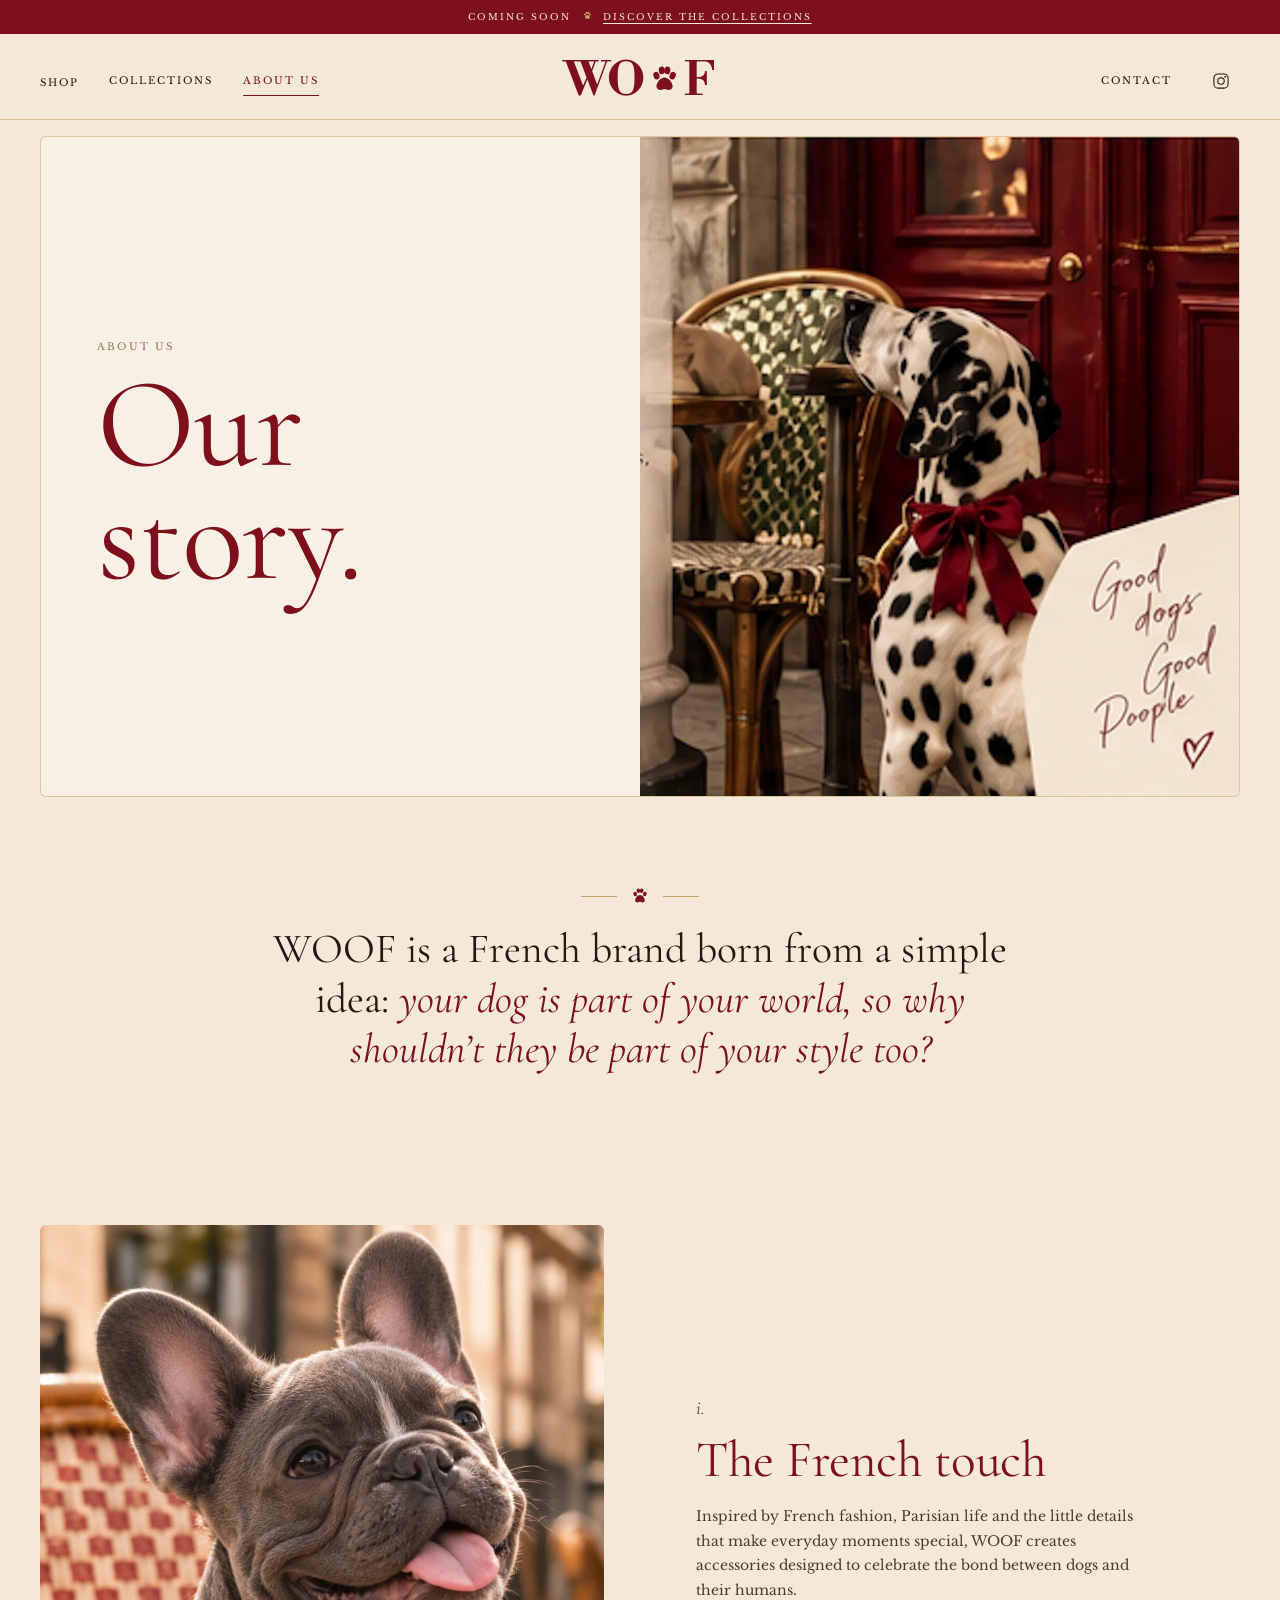
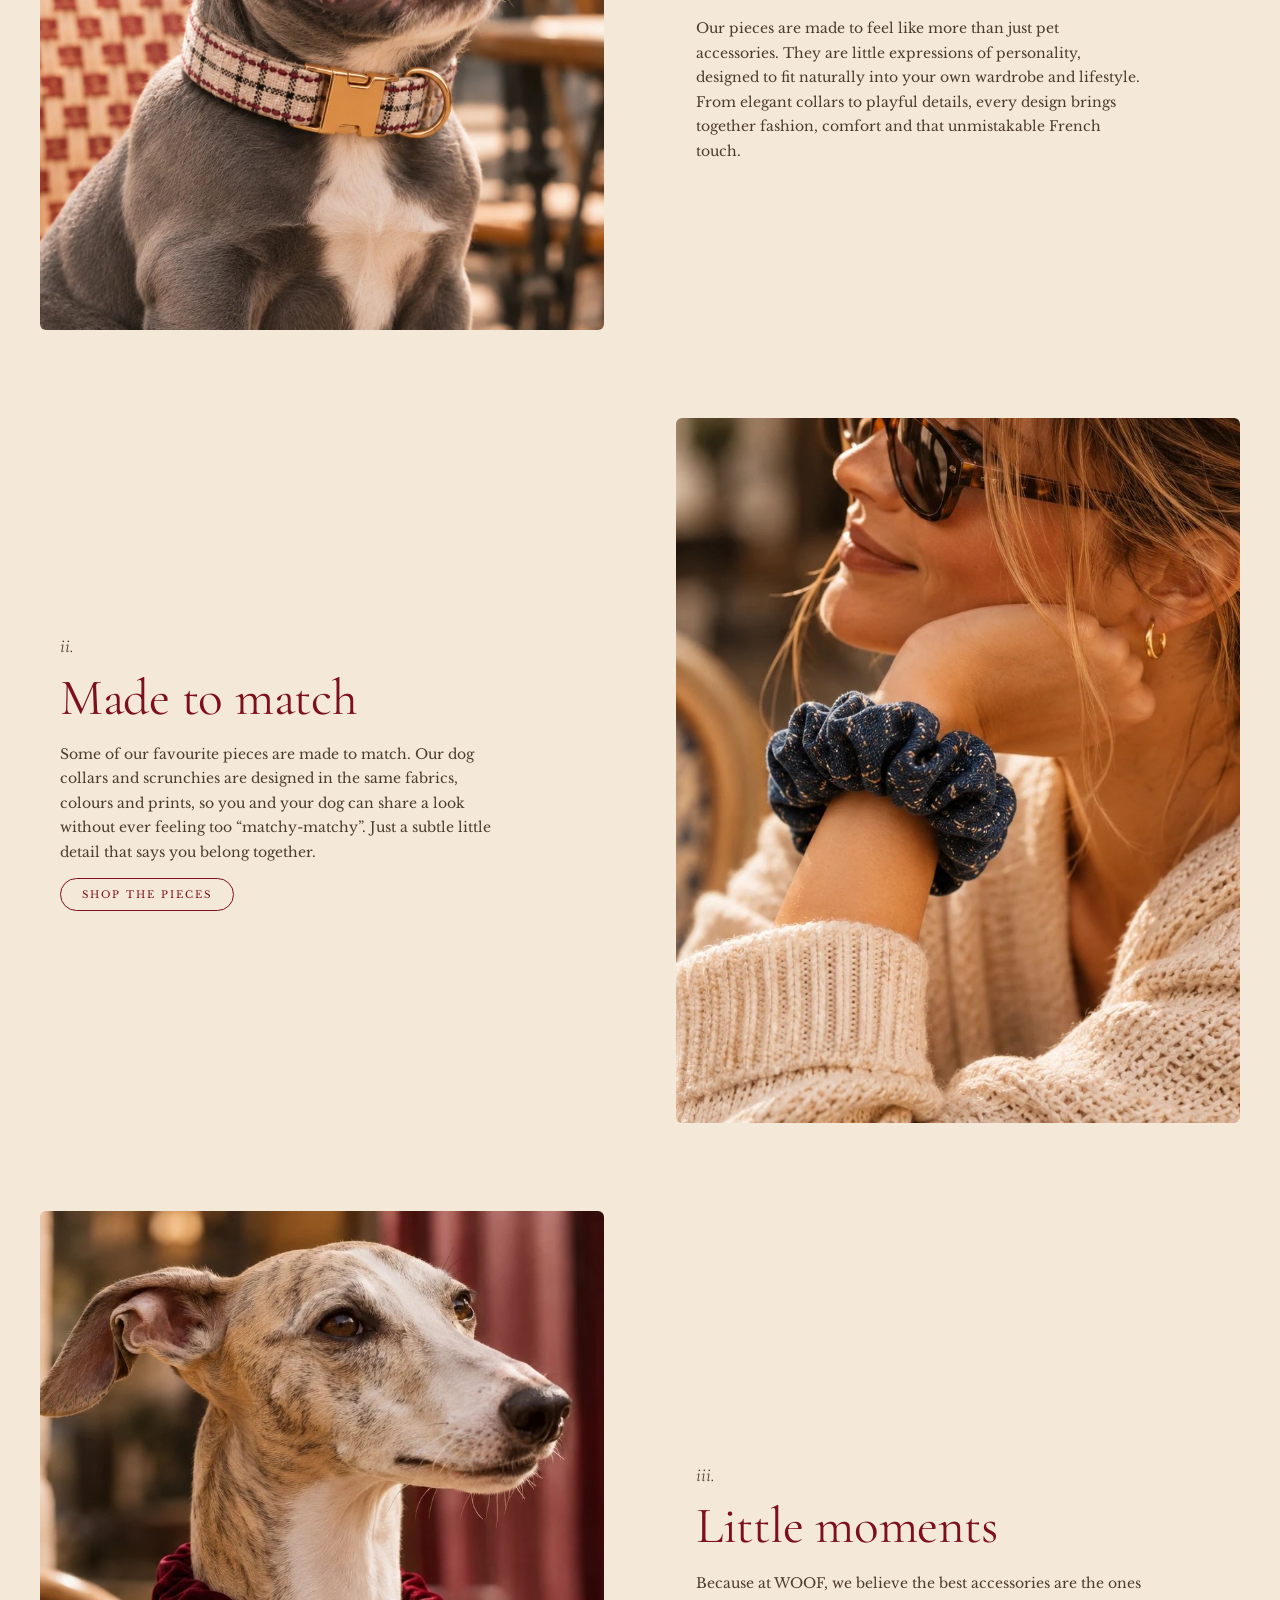
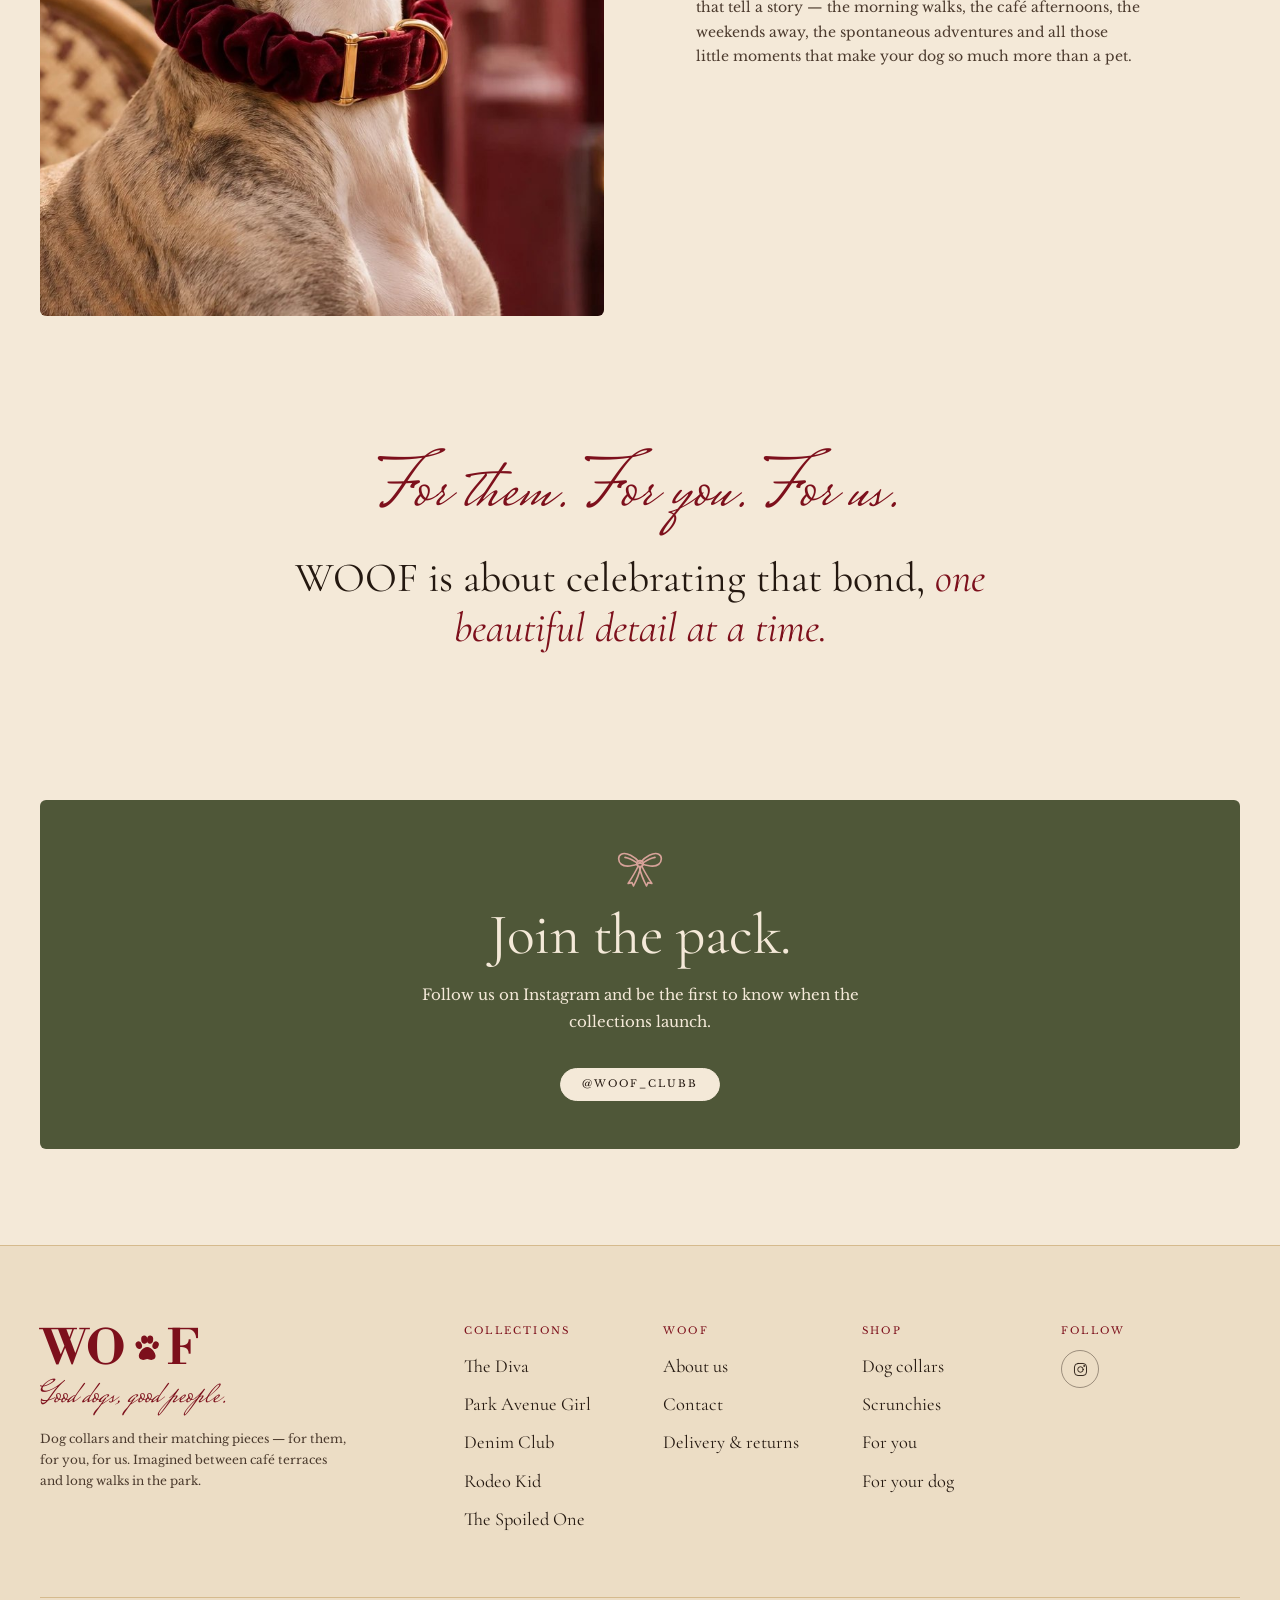
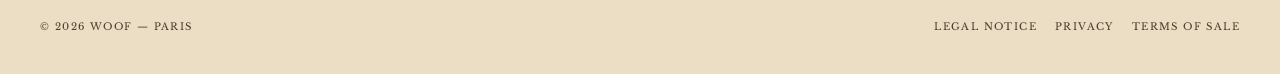
==== about.html @ 1c5de290 "The Diva: new product photos only - Velvet collar: 3 photos (flat lay, close-up, worn by a whippet) " ====
<!DOCTYPE html>
<html lang="en">
<head>
  <meta charset="utf-8">
  <meta name="viewport" content="width=device-width, initial-scale=1">
  <title>About us — WOOF</title>
  <meta name="description" content="WOOF is a French brand born from a simple idea: your dog is part of your world, so why shouldn't they be part of your style too?">
  <meta name="theme-color" content="#F4E9D8">
  <!-- Aperçu lors d'un partage sur les réseaux sociaux -->
  <meta property="og:type" content="website">
  <meta property="og:site_name" content="WOOF">
  <meta property="og:title" content="About us — WOOF">
  <meta property="og:description" content="WOOF is a French brand born from a simple idea: your dog is part of your world, so why shouldn't they be part of your style too?">
  <meta property="og:image" content="images/og-partage.jpg">
  <link rel="icon" href="images/favicon.svg" type="image/svg+xml">
  <!-- Polices Google : Cormorant Garamond (titres), Libre Baskerville (texte), Mrs Saint Delafield (manuscrit), Libre Bodoni (logo) -->
  <link rel="preconnect" href="https://fonts.googleapis.com">
  <link rel="preconnect" href="https://fonts.gstatic.com" crossorigin>
  <link href="https://fonts.googleapis.com/css2?family=Libre+Bodoni:wght@700&family=Cormorant+Garamond:ital,wght@0,400;0,500;1,400;1,500&family=Libre+Baskerville:wght@400;700&family=Mrs+Saint+Delafield&display=swap" rel="stylesheet">
  <link rel="stylesheet" href="css/style.css">
  <script>document.documentElement.classList.add("js");</script>
</head>
<body>
  <a class="skip-link" href="#main">Skip to content</a>

  <!-- Bandeau d'annonce : modifiez le texte librement -->
  <p class="announce">Coming soon <svg class="icon" aria-hidden="true"><use href="#i-paw"/></svg> <a href="shop.html">Discover the collections</a></p>

  <!-- ================= EN-TÊTE / NAVIGATION ================= -->
  <header class="site-header">
    <div class="header-inner">
      <nav class="nav nav--left" aria-label="Main">
        <button class="burger" type="button" data-menu-open aria-controls="mobile-menu" aria-expanded="false" aria-label="Open menu">
          <svg class="icon" aria-hidden="true"><use href="#i-menu"/></svg>
        </button>
        <div class="nav-drop">
          <a class="nav__link" href="shop.html">Shop</a>
          <div class="nav-drop__panel">
            <div>
              <p class="nav-drop__title">By category</p>
              <ul>
                <li><a href="shop.html?filter=collar">Dog collars</a></li>
                <li><a href="shop.html?filter=scrunchie">Scrunchies</a></li>
                <li><a href="shop.html">All pieces</a></li>
              </ul>
            </div>
            <div>
              <p class="nav-drop__title">For who?</p>
              <ul>
                <li><a href="shop.html?filter=for-you">For you</a></li>
                <li><a href="shop.html?filter=for-dog">For your dog</a></li>
              </ul>
            </div>
            <div>
              <p class="nav-drop__title">By collection</p>
              <!-- Liste remplie automatiquement depuis js/products.js -->
              <ul data-collection-links="shop"></ul>
            </div>
          </div>
        </div>
        <a class="nav__link" href="index.html#collections">Collections</a>
        <a class="nav__link" href="about.html" aria-current="page">About us</a>
      </nav>

      <a class="logo" href="index.html" aria-label="WOOF — home">WO<svg class="logo__paw" aria-hidden="true"><use href="#i-paw"/></svg>F</a>

      <nav class="nav nav--right" aria-label="Account and bag">
        <a class="nav__link" href="contact.html">Contact</a>
        <a class="nav__icon" href="https://www.instagram.com/woof_clubb/" target="_blank" rel="noopener" aria-label="WOOF on Instagram (@woof_clubb)">
          <svg class="icon" aria-hidden="true"><use href="#i-instagram"/></svg>
        </a>
      </nav>
    </div>
  </header>

  <!-- Menu mobile plein écran (vert olive) -->
  <div class="mobile-menu" id="mobile-menu" aria-hidden="true" role="dialog" aria-label="Menu">
    <div class="mobile-menu__top">
      <a class="logo" href="index.html" aria-label="WOOF — home">WO<svg class="logo__paw" aria-hidden="true"><use href="#i-paw"/></svg>F</a>
      <button class="mobile-menu__close" type="button" data-menu-close aria-label="Close menu">
        <svg class="icon" aria-hidden="true"><use href="#i-close"/></svg>
      </button>
    </div>
    <ul class="mobile-menu__links">
      <li>
        <details class="mm-sub">
          <summary>Shop <svg class="icon" aria-hidden="true"><use href="#i-chevron"/></svg></summary>
          <div class="mm-sub__body">
            <p>By category</p>
            <a href="shop.html?filter=collar">Dog collars</a>
            <a href="shop.html?filter=scrunchie">Scrunchies</a>
            <p>For who?</p>
            <a href="shop.html?filter=for-you">For you</a>
            <a href="shop.html?filter=for-dog">For your dog</a>
            <a href="shop.html">All pieces</a>
          </div>
        </details>
      </li>
      <li>
        <details class="mm-sub">
          <summary>Collections <svg class="icon" aria-hidden="true"><use href="#i-chevron"/></svg></summary>
          <div class="mm-sub__body" data-collection-links="shop-mobile"></div>
        </details>
      </li>
      <li><a href="about.html">About us</a></li>
      <li><a href="contact.html">Contact</a></li>
    </ul>
    <!-- Illustration du menu : images/menu-dalmatien.png -->
    <div class="mobile-menu__art">
      <img src="images/menu-dalmatien.png" alt="" width="487" height="473">
    </div>
    <div class="mobile-menu__foot">
      <a href="https://www.instagram.com/woof_clubb/" target="_blank" rel="noopener">Instagram</a>
      <a href="contact.html">Contact</a>
      <a href="shop.html">Shop</a>
    </div>
  </div>

  <main id="main">
    <section class="page-hero page-hero--split" aria-labelledby="about-title">
      <img src="images/histoire-dalmatien-porte-rouge.jpg" alt="Dalmatian with a burgundy bow in front of a red Parisian door, next to a card reading Good dogs, Good people" fetchpriority="high" width="848" height="934">
      <div class="page-hero__content">
        <p class="eyebrow">About us</p>
        <h1 id="about-title">Our story.</h1>
      </div>
    </section>

    <!-- ================= TEXTE « ABOUT US » ================= -->
    <section class="section">
      <div class="container manifesto reveal">
        <div class="ornament" style="justify-content:center"><svg class="icon" aria-hidden="true" style="font-size:22px"><use href="#i-paw"/></svg></div>
        <p class="big">WOOF is a French brand born from a simple idea: <em>your dog is part of your world, so why shouldn’t they be part of your style too?</em></p>
      </div>
    </section>

    <div class="container">
      <article class="chapter reveal">
        <div class="media"><img src="images/park-avenue-girl-collier-3.jpg" alt="French bulldog wearing the Park Avenue Girl tweed collar on a café terrace" loading="lazy"></div>
        <div class="chapter__text">
          <p class="chapter__num">i.</p>
          <h2>The French touch</h2>
          <p>Inspired by French fashion, Parisian life and the little details that make everyday moments special, WOOF creates accessories designed to celebrate the bond between dogs and their humans.</p>
          <p>Our pieces are made to feel like more than just pet accessories. They are little expressions of personality, designed to fit naturally into your own wardrobe and lifestyle. From elegant collars to playful details, every design brings together fashion, comfort and that unmistakable French touch.</p>
        </div>
      </article>

      <article class="chapter chapter--reverse reveal">
        <div class="media"><img src="images/denim-club-scrunchie-2.jpg" alt="Woman on a café terrace wearing the Denim Club scrunchie on her wrist" loading="lazy"></div>
        <div class="chapter__text">
          <p class="chapter__num">ii.</p>
          <h2>Made to match</h2>
          <p>Some of our favourite pieces are made to match. Our dog collars and scrunchies are designed in the same fabrics, colours and prints, so you and your dog can share a look without ever feeling too “matchy-matchy”. Just a subtle little detail that says you belong together.</p>
          <a class="btn btn--outline" href="shop.html">Shop the pieces</a>
        </div>
      </article>

      <article class="chapter reveal">
        <div class="media"><img src="images/the-diva-collier-3.jpg" alt="Whippet wearing The Diva burgundy velvet collar on a café terrace" loading="lazy"></div>
        <div class="chapter__text">
          <p class="chapter__num">iii.</p>
          <h2>Little moments</h2>
          <p>Because at WOOF, we believe the best accessories are the ones that tell a story — the morning walks, the café afternoons, the weekends away, the spontaneous adventures and all those little moments that make your dog so much more than a pet.</p>
        </div>
      </article>
    </div>

    <section class="section">
      <div class="container manifesto reveal">
        <span class="script" style="font-size:clamp(3rem,10vw,4.6rem)">For them. For you. For us.</span>
        <p class="big" style="margin-top:22px">WOOF is about celebrating that bond, <em>one beautiful detail at a time.</em></p>
      </div>
    </section>

    <section class="section section--tight">
      <div class="container">
        <div class="cta-band reveal">
          <svg class="icon icon--bow" aria-hidden="true"><use href="#i-bow"/></svg>
          <h2>Join the pack.</h2>
          <p class="lede" style="color:var(--ivory)">Follow us on Instagram and be the first to know when the collections launch.</p>
          <a class="btn btn--light" href="https://www.instagram.com/woof_clubb/" target="_blank" rel="noopener">@woof_clubb</a>
        </div>
      </div>
    </section>
  </main>

  <!-- ================= PIED DE PAGE ================= -->
  <footer class="site-footer">
    <div class="container">
      <div class="footer-top">
        <div class="footer-brand">
          <a class="logo" href="index.html" aria-label="WOOF — home">WO<svg class="logo__paw" aria-hidden="true"><use href="#i-paw"/></svg>F</a>
          <span class="script">Good dogs, good people.</span>
          <p>Dog collars and their matching pieces — for them, for you, for us. Imagined between café terraces and long walks in the park.</p>
        </div>
        <div class="footer-cols">
          <div class="footer-col">
            <h3>Collections</h3>
            <!-- Liste remplie automatiquement depuis js/products.js -->
            <ul data-collection-links="shop">
              <li><a href="index.html#collections">Collections</a></li>
            </ul>
          </div>
          <div class="footer-col">
            <h3>WOOF</h3>
            <ul>
              <li><a href="about.html">About us</a></li>
              <li><a href="contact.html">Contact</a></li>
              <li><a href="coming-soon.html?p=delivery">Delivery &amp; returns</a></li>
            </ul>
          </div>
          <div class="footer-col">
            <h3>Shop</h3>
            <ul>
              <li><a href="shop.html?filter=collar">Dog collars</a></li>
              <li><a href="shop.html?filter=scrunchie">Scrunchies</a></li>
              <li><a href="shop.html?filter=for-you">For you</a></li>
              <li><a href="shop.html?filter=for-dog">For your dog</a></li>
            </ul>
          </div>
          <div class="footer-col">
            <h3>Follow</h3>
            <div class="socials">
              <a href="https://www.instagram.com/woof_clubb/" target="_blank" rel="noopener" aria-label="WOOF on Instagram (@woof_clubb)"><svg class="icon" aria-hidden="true"><use href="#i-instagram"/></svg></a>
            </div>
          </div>
        </div>
      </div>
      <div class="footer-bottom">
        <p>© <span data-year>2026</span> WOOF — Paris</p>
        <ul>
          <li><a href="coming-soon.html?p=legal">Legal notice</a></li>
          <li><a href="coming-soon.html?p=privacy">Privacy</a></li>
          <li><a href="coming-soon.html?p=terms">Terms of sale</a></li>
        </ul>
      </div>
    </div>
  </footer>

  <div class="toast" id="toast" role="status" aria-live="polite">
    <svg class="icon" aria-hidden="true"><use href="#i-paw"/></svg><span data-toast-text></span>
  </div>

  <script src="js/products.js"></script>
  <script src="js/main.js"></script>
</body>
</html>
---- css/style.css ----
/* ==========================================================================
   WOOF — feuille de style principale
   --------------------------------------------------------------------------
   Pour changer une couleur de tout le site : modifiez simplement la valeur
   ci-dessous dans ":root" (ex. --bordeaux: #7D101C;). Tout suit automatiquement.
   ========================================================================== */

:root {
  /* ---- Couleurs de la marque ---- */
  --ivory: #F4E9D8;        /* Ivoire chaud : fond principal */
  --ivory-deep: #ECDDC5;   /* Ivoire un peu plus foncé : blocs, pied de page */
  --ivory-light: #F8F0E4;  /* Ivoire clair : cartes (jamais de blanc pur) */
  --bordeaux: #7D101C;     /* Couleur signature : logo, titres, boutons */
  --bordeaux-dark: #5F0C16;/* Bordeaux au survol des boutons */
  --espresso: #241810;     /* Texte et contours */
  --espresso-soft: #4B3A2D;/* Texte secondaire */
  --olive: #4F5738;        /* Menu mobile, accents nature */
  --gold: #C6A46A;         /* Petits détails, filets */
  --rose: #D8A39A;         /* Très rare : petits détails décoratifs */
  --camel: #9A7558;        /* Éléments secondaires */

  /* ---- Typographies ---- */
  --font-title: "Cormorant Garamond", Georgia, "Times New Roman", serif;
  --font-body: "Libre Baskerville", Georgia, "Times New Roman", serif;
  --font-script: "Mrs Saint Delafield", "Snell Roundhand", cursive;
  --font-logo: "Libre Bodoni", "Bodoni 72", Didot, Georgia, serif;

  /* ---- Mise en page ---- */
  --gutter: 16px;
  --gap: 10px;
  --radius: 6px;
  --radius-lg: 14px;
  --max: 1440px;
  --header-h: 64px;
  --ease: cubic-bezier(.22, .61, .36, 1);
}

@media (min-width: 768px) {
  :root { --gutter: 28px; --gap: 14px; --header-h: 76px; }
}
@media (min-width: 1200px) {
  :root { --gutter: 40px; --gap: 16px; }
}

/* ---------- Base ---------- */
*, *::before, *::after { box-sizing: border-box; }
html { -webkit-text-size-adjust: 100%; scroll-behavior: smooth; scroll-padding-top: calc(var(--header-h) + 12px); }
body {
  margin: 0;
  background: var(--ivory);
  color: var(--espresso);
  font-family: var(--font-body);
  font-size: .875rem;
  line-height: 1.75;
  -webkit-font-smoothing: antialiased;
  overflow-x: hidden;
}
body.is-locked { overflow: hidden; }
img { display: block; max-width: 100%; height: auto; }
a { color: inherit; text-decoration: none; }
button { font: inherit; color: inherit; cursor: pointer; background: none; border: 0; padding: 0; }
h1, h2, h3, h4 { font-family: var(--font-title); font-weight: 400; line-height: 1.02; margin: 0; color: var(--bordeaux); letter-spacing: -.005em; }
p { margin: 0 0 1em; }
p:last-child { margin-bottom: 0; }
ul { list-style: none; margin: 0; padding: 0; }
:focus-visible { outline: 1.5px solid var(--bordeaux); outline-offset: 3px; border-radius: 3px; }
::selection { background: var(--bordeaux); color: var(--ivory); }

.visually-hidden {
  position: absolute !important; width: 1px; height: 1px; overflow: hidden;
  clip: rect(0 0 0 0); white-space: nowrap; margin: -1px; padding: 0; border: 0;
}
.skip-link {
  position: absolute; left: 12px; top: -60px; z-index: 200;
  background: var(--bordeaux); color: var(--ivory); padding: 10px 18px; border-radius: 999px;
  font-size: .75rem; transition: top .2s;
}
.skip-link:focus { top: 12px; }

.icon { width: 1em; height: 1em; display: inline-block; flex: none; vertical-align: middle; }
.icon--stroke { fill: none; stroke: currentColor; stroke-width: 1.3; stroke-linecap: round; stroke-linejoin: round; }

.container { width: 100%; max-width: var(--max); margin: 0 auto; padding: 0 var(--gutter); }

/* ---------- Typo utilitaires ---------- */
.eyebrow {
  font-family: var(--font-body);
  font-size: .625rem;
  letter-spacing: .22em;
  text-transform: uppercase;
  line-height: 1.7;
  margin: 0;
}
.section-title { font-size: clamp(2.1rem, 7vw, 3.6rem); }
.script {
  font-family: var(--font-script);
  color: var(--bordeaux);
  font-weight: 400;
  line-height: 1;
}
.lede { font-size: .9375rem; color: var(--espresso-soft); max-width: 34em; }
.rule { height: 1px; background: var(--gold); border: 0; margin: 0; opacity: .7; }
.ornament { color: var(--bordeaux); display: flex; align-items: center; gap: 12px; }
.ornament::before, .ornament::after { content: ""; height: 1px; width: 36px; background: var(--gold); }

/* ---------- Boutons (capsules) ---------- */
.btn {
  display: inline-flex; align-items: center; justify-content: center; gap: .7em;
  padding: 1.05em 2.1em;
  border-radius: 999px;
  border: 1px solid var(--bordeaux);
  background: var(--bordeaux);
  color: var(--ivory);
  font-family: var(--font-body);
  font-size: .625rem;
  line-height: 1;
  letter-spacing: .2em;
  text-transform: uppercase;
  white-space: nowrap;
  transition: background-color .35s var(--ease), color .35s var(--ease), border-color .35s var(--ease), transform .35s var(--ease);
}
.btn:hover { background: var(--bordeaux-dark); border-color: var(--bordeaux-dark); transform: translateY(-1px); }
.btn .icon { font-size: 1.2em; transition: transform .35s var(--ease); }
.btn:hover .icon { transform: translateX(3px); }
.btn--light { background: var(--ivory); border-color: var(--ivory); color: var(--espresso); }
.btn--light:hover { background: transparent; border-color: var(--ivory); color: var(--ivory); }
.btn--outline { background: transparent; color: var(--bordeaux); }
.btn--outline:hover { background: var(--bordeaux); color: var(--ivory); }
.btn--block { width: 100%; padding-block: 1.3em; }
.btn--small { padding: .9em 1.4em; font-size: .5625rem; }

.link-arrow {
  display: inline-flex; align-items: center; gap: .55em;
  font-size: .625rem; letter-spacing: .2em; text-transform: uppercase;
}
.link-arrow .icon { transition: transform .35s var(--ease); }
.link-arrow:hover .icon { transform: translateX(4px); }

.round-btn {
  display: inline-grid; place-items: center;
  width: 42px; height: 42px; border-radius: 50%;
  border: 1px solid currentColor;
  transition: background-color .3s var(--ease), color .3s var(--ease), transform .3s var(--ease);
}
.round-btn .icon { font-size: 18px; }
.round-btn--filled { background: var(--bordeaux); border-color: var(--bordeaux); color: var(--ivory); }
.round-btn:hover { transform: scale(1.06); }

/* ---------- Emplacements photo ---------- */
.media {
  position: relative; overflow: hidden;
  background: var(--ivory-deep);
  border-radius: var(--radius);
}
.media img {
  width: 100%; height: 100%; object-fit: cover;
  transition: transform 1.1s var(--ease);
}
a:hover .media img, .media--zoom:hover img { transform: scale(1.04); }

/* ==========================================================================
   En-tête & navigation
   ========================================================================== */
.announce {
  background: var(--bordeaux); color: var(--ivory);
  text-align: center; font-size: .5625rem; letter-spacing: .22em; text-transform: uppercase;
  padding: 9px var(--gutter);
}
.announce a { text-decoration: underline; text-underline-offset: 3px; }
.announce .icon { color: var(--gold); margin: 0 .5em; font-size: 11px; vertical-align: -1px; }

.site-header {
  position: sticky; top: 0; z-index: 60;
  background: var(--ivory);
  border-bottom: 1px solid rgba(198, 164, 106, .6);
  transition: box-shadow .4s var(--ease);
}
.site-header.is-scrolled { box-shadow: 0 10px 24px -20px rgba(36, 24, 16, .55); }
.header-inner {
  display: grid; grid-template-columns: 1fr auto 1fr; align-items: center;
  height: var(--header-h); max-width: var(--max); margin: 0 auto; padding: 0 var(--gutter);
}
.nav { display: flex; align-items: center; gap: 30px; }
.nav--right { justify-content: flex-end; }
.nav__link {
  font-size: .625rem; letter-spacing: .2em; text-transform: uppercase;
  padding: 6px 0;
  background: linear-gradient(var(--bordeaux), var(--bordeaux)) left bottom / 0 1px no-repeat;
  transition: background-size .4s var(--ease), color .3s;
}
.nav__link:hover, .nav__link[aria-current="page"] { background-size: 100% 1px; color: var(--bordeaux); }
.nav__text { display: none; }
.nav__icon { display: inline-grid; place-items: center; width: 38px; height: 38px; position: relative; transition: color .3s; }
.nav__icon:hover { color: var(--bordeaux); }
.nav__icon .icon { font-size: 20px; }
.cart-count {
  position: absolute; top: 3px; right: 1px;
  min-width: 16px; height: 16px; padding: 0 4px;
  border-radius: 999px; background: var(--bordeaux); color: var(--ivory);
  font-size: .5625rem; line-height: 16px; text-align: center; font-family: var(--font-body);
  transform: scale(0); transition: transform .3s var(--ease);
}
.cart-count.has-items { transform: scale(1); }
.cart-count.bump { animation: bump .45s var(--ease); }
@keyframes bump { 50% { transform: scale(1.35); } }

.burger { display: inline-grid; place-items: center; width: 38px; height: 38px; margin-left: -8px; }
.burger .icon { font-size: 22px; }

.logo {
  font-family: var(--font-logo);
  font-weight: 700;
  font-size: 2.1rem;
  line-height: 1;
  letter-spacing: .01em;
  color: var(--bordeaux);
  display: inline-flex; align-items: center;
}
.logo__paw { width: .8em; height: .8em; margin: 0 .01em 0 .02em; transform: translateY(-.03em); flex: none; transition: transform .5s var(--ease); }
.logo:hover .logo__paw { transform: translateY(-.03em) rotate(-10deg); }

@media (max-width: 959px) {
  .nav--left .nav__link, .nav--right .nav__link { display: none; }
  .nav--right .nav__icon--account { display: none; }
}
@media (min-width: 960px) {
  .burger { display: none; }
  .logo { font-size: 2.9rem; }
  .nav__icon--search { display: none; }
  .nav__icon--account { display: none; }
}

/* ---------- Menu mobile plein écran (ivoire + vert olive, avec le dalmatien) ---------- */
.mobile-menu {
  position: fixed; inset: 0; z-index: 100;
  background: var(--ivory); color: var(--espresso);
  display: flex; flex-direction: column;
  visibility: hidden; opacity: 0;
  transform: translateY(-12px);
  transition: opacity .45s var(--ease), transform .45s var(--ease), visibility 0s .45s;
  overflow-y: auto;
}
.mobile-menu.is-open { visibility: visible; opacity: 1; transform: none; transition-delay: 0s; }
.mobile-menu__top { display: flex; align-items: center; justify-content: space-between; height: var(--header-h); padding: 0 var(--gutter); flex: none; }
.mobile-menu__close { width: 40px; height: 40px; display: grid; place-items: center; margin-right: -8px; color: var(--bordeaux); }
.mobile-menu__close .icon { font-size: 24px; }
.mobile-menu__links { padding: 10px var(--gutter) 0; }
.mobile-menu__links a {
  display: flex; align-items: center; justify-content: space-between;
  font-family: var(--font-title); font-size: 1.45rem; line-height: 1; letter-spacing: .08em; text-transform: uppercase;
  padding: 15px 0;
  opacity: 0; transform: translateY(10px);
  transition: opacity .5s var(--ease), transform .5s var(--ease), color .3s;
}
.mobile-menu.is-open .mobile-menu__links a { opacity: 1; transform: none; }
.mobile-menu.is-open .mobile-menu__links li:nth-child(2) a { transition-delay: .05s; }
.mobile-menu.is-open .mobile-menu__links li:nth-child(3) a { transition-delay: .1s; }
.mobile-menu.is-open .mobile-menu__links li:nth-child(4) a { transition-delay: .15s; }
.mobile-menu.is-open .mobile-menu__links li:nth-child(5) a { transition-delay: .2s; }
.mobile-menu__links a .icon { font-size: 18px; color: var(--bordeaux); }
.mobile-menu__links a:hover { color: var(--bordeaux); }
.mobile-menu__art { margin-top: auto; display: flex; justify-content: flex-end; padding: 24px var(--gutter) 0; }
.mobile-menu__art img { width: 170px; height: auto; margin-bottom: -6px; position: relative; z-index: 1; }
.mobile-menu__foot {
  background: var(--olive); color: var(--ivory);
  display: flex; flex-direction: column; gap: 14px;
  padding: 26px var(--gutter) 34px;
  font-family: var(--font-title); font-size: 1.3rem;
  border-radius: 18px 0 0 0;
}
.mobile-menu__foot a:hover { color: var(--rose); }

/* ==========================================================================
   Accueil — Hero
   ========================================================================== */
.hero {
  position: relative;
  margin: var(--gap) var(--gutter) 0;
  min-height: clamp(540px, 86svh, 880px);
  border-radius: var(--radius);
  overflow: hidden;
  color: var(--ivory);
  display: flex; align-items: flex-end;
  max-width: calc(var(--max) - 2 * var(--gutter));
}
@media (min-width: 1440px) { .hero { margin-inline: auto; } }
.hero__img { position: absolute; inset: 0; width: 100%; height: 100%; object-fit: cover; animation: heroZoom 14s var(--ease) both; }
@keyframes heroZoom { from { transform: scale(1.06); } to { transform: scale(1); } }
.hero::after {
  content: ""; position: absolute; inset: 0;
  background: linear-gradient(180deg, rgba(36, 24, 16, 0) 35%, rgba(36, 24, 16, .5) 100%);
}
.hero__content { position: relative; z-index: 1; padding: 0 22px 34px; width: 100%; }
.hero__title {
  color: var(--ivory);
  font-size: clamp(4.4rem, 21vw, 11rem);
  line-height: .84;
  font-weight: 400;
  letter-spacing: -.02em;
  margin-bottom: 26px;
}
.hero__title em { font-style: italic; }
.hero__sub { margin-bottom: 22px; }
.hero__badge {
  position: absolute; z-index: 1; right: 20px; bottom: 30px;
  width: 50px; height: 50px; border-radius: 50%;
  border: 1px solid rgba(244, 233, 216, .7);
  display: grid; place-items: center;
}
.hero__badge .icon { font-size: 22px; }
@media (min-width: 768px) {
  .hero { align-items: center; }
  .hero::after { background: linear-gradient(90deg, rgba(36, 24, 16, .5) 0%, rgba(36, 24, 16, 0) 60%); }
  .hero__content { padding: 0 56px; }
  .hero__badge { left: 56px; right: auto; bottom: 40px; }
}

/* ==========================================================================
   Sections génériques
   ========================================================================== */
.section { padding: 56px 0; }
.section--tight { padding: 28px 0; }
@media (min-width: 768px) { .section { padding: 88px 0; } .section--tight { padding: 40px 0; } }

.section-head { display: flex; align-items: center; gap: 14px; margin-bottom: 22px; }
.section-head .icon--paw { font-size: 24px; color: var(--espresso); }
.section-head__deco { margin-left: auto; width: 54px; height: 38px; color: var(--bordeaux); }
.section-head--center { flex-direction: column; text-align: center; gap: 10px; }
.section-head--center .section-head__deco { margin: 0; }

/* ---------- Shop by category ---------- */
.cat-grid {
  display: grid; grid-auto-flow: column; grid-auto-columns: 44%;
  gap: var(--gap);
  overflow-x: auto; scroll-snap-type: x mandatory;
  padding-bottom: 6px;
  margin-right: calc(var(--gutter) * -1); padding-right: var(--gutter);
  scrollbar-width: none;
}
.cat-grid::-webkit-scrollbar { display: none; }
.cat-card { scroll-snap-align: start; }
.cat-card .media { aspect-ratio: 4 / 5; }
.cat-card__label {
  display: flex; align-items: center; justify-content: space-between;
  padding: 12px 2px 0;
  font-size: .625rem; letter-spacing: .2em; text-transform: uppercase;
  border-top: 1px solid transparent;
}
.cat-card__label .icon { transition: transform .35s var(--ease); }
.cat-card:hover .cat-card__label { color: var(--bordeaux); }
.cat-card:hover .cat-card__label .icon { transform: translateX(4px); }
@media (min-width: 768px) {
  .cat-grid { grid-auto-flow: row; grid-template-columns: repeat(5, 1fr); overflow: visible; margin-right: 0; padding-right: 0; }
}

/* ---------- Campagne (Matching / Le Parc) ---------- */
.campaign { display: grid; gap: var(--gap); }
.tile {
  position: relative; overflow: hidden; border-radius: var(--radius);
  color: var(--ivory); display: flex; align-items: flex-end;
  min-height: 520px;
  background: var(--camel);
}
.tile > img { position: absolute; inset: 0; width: 100%; height: 100%; object-fit: cover; transition: transform 1.2s var(--ease); }
.tile:hover > img { transform: scale(1.03); }
.tile::after { content: ""; position: absolute; inset: 0; background: linear-gradient(180deg, rgba(36, 24, 16, 0) 40%, rgba(36, 24, 16, .55) 100%); }
.tile__content { position: relative; z-index: 1; padding: 26px 22px 28px; }
.tile__title { color: var(--ivory); font-size: clamp(2.8rem, 11vw, 4.6rem); line-height: .92; margin-bottom: 22px; }
.tile__title em { font-style: italic; display: block; }
.tile .eyebrow { margin-bottom: 18px; }
.tile .icon--bow { width: 46px; height: 30px; margin: 4px 0 14px; color: var(--ivory); }
.tile--short { min-height: 420px; }
.dots { display: flex; gap: 6px; margin-top: 22px; }
.dots span { width: 6px; height: 6px; border-radius: 50%; background: var(--ivory); opacity: .5; }
.dots span:first-child { opacity: 1; }
@media (min-width: 900px) {
  .campaign { grid-template-columns: 7fr 5fr; }
  .tile { min-height: 680px; }
  .tile--short { min-height: 680px; }
  .tile__content { padding: 44px; }
}

/* ---------- The Matching Edit ---------- */
.edit { display: grid; gap: var(--gap); }
.edit__intro {
  background: var(--ivory-light);
  border: 1px solid rgba(198, 164, 106, .45);
  border-radius: var(--radius);
  padding: 34px 26px;
  display: flex; flex-direction: column; align-items: flex-start; gap: 16px;
}
.edit__intro .section-title { font-size: clamp(2.6rem, 9vw, 3.6rem); }
.edit__intro .lede { margin-bottom: 8px; }
.edit__slider { position: relative; border-radius: var(--radius); overflow: hidden; background: var(--ivory-deep); }
.edit__track {
  display: flex; overflow-x: auto; scroll-snap-type: x mandatory; scroll-behavior: smooth;
  scrollbar-width: none;
}
.edit__track::-webkit-scrollbar { display: none; }
.edit__slide { flex: 0 0 100%; scroll-snap-align: start; position: relative; }
.edit__slide img { width: 100%; aspect-ratio: 4 / 3; object-fit: cover; }
.edit__caption {
  display: flex; justify-content: space-between; align-items: baseline; gap: 12px;
  padding: 14px 18px; background: var(--ivory-light);
  border-top: 1px solid rgba(198, 164, 106, .45);
}
.edit__caption h3 { font-size: 1.5rem; }
.edit__caption p { margin: 0; font-size: .75rem; color: var(--espresso-soft); white-space: nowrap; }
.edit__arrows { position: absolute; top: 14px; right: 14px; display: flex; gap: 8px; z-index: 2; }
.edit__arrows .round-btn { background: rgba(244, 233, 216, .9); border-color: rgba(244, 233, 216, .9); color: var(--espresso); width: 38px; height: 38px; }
.edit__arrows .round-btn:hover { background: var(--bordeaux); border-color: var(--bordeaux); color: var(--ivory); }
@media (min-width: 900px) {
  .edit { grid-template-columns: 4fr 8fr; }
  .edit__intro { padding: 48px 40px; justify-content: center; }
}

/* ---------- Storytelling ---------- */
.story { display: grid; gap: var(--gap); }
.panel {
  background: var(--ivory-light);
  border: 1px solid rgba(198, 164, 106, .45);
  border-radius: var(--radius);
  padding: 32px 24px;
}
.story__text .section-title { margin-bottom: 20px; }
.story__text p { color: var(--espresso-soft); }
.story__text .btn { margin-top: 18px; }
.story__text .icon--paw { margin-top: 28px; font-size: 22px; color: var(--espresso); display: block; }
.story__photo { position: relative; min-height: 460px; }
.story__photo .media { position: absolute; inset: 0; }
.note-card {
  position: absolute; right: 14px; bottom: 14px; z-index: 1;
  width: 158px; padding: 18px 14px 14px;
  background: var(--ivory-light);
  border: 1px solid rgba(198, 164, 106, .6);
  border-radius: 4px;
  transform: rotate(-4deg);
  box-shadow: 0 16px 30px -18px rgba(36, 24, 16, .6);
}
.note-card .script { font-size: 2.1rem; line-height: .95; display: block; }
.note-card .icon { color: var(--rose); font-size: 16px; margin-top: 6px; }

.details-tile { min-height: 460px; }
.details-tile .tile__title { font-size: clamp(2.6rem, 10vw, 3.6rem); }
.details-tile .round-btn { color: var(--ivory); border-color: rgba(244, 233, 216, .8); }
.details-tile .round-btn:hover { background: var(--ivory); color: var(--bordeaux); }

.gift { display: grid; grid-template-columns: 1fr 1fr; gap: 16px; align-items: stretch; }
.gift__text { display: flex; flex-direction: column; }
.gift__text h3 { font-size: clamp(1.9rem, 7vw, 2.6rem); }
.gift__text .icon--paw { color: var(--bordeaux); font-size: 20px; margin-top: 16px; }
.gift__note { margin-top: auto; font-size: .75rem; color: var(--espresso-soft); padding-top: 16px; }
.gift .media { aspect-ratio: 4 / 5; }

.thoughtful { display: grid; gap: 18px; }
.thoughtful .media { aspect-ratio: 4 / 5; }
.thoughtful h3 { font-size: clamp(2rem, 7vw, 2.6rem); margin-bottom: 18px; }
.feature-list li { display: flex; gap: 16px; align-items: center; padding: 12px 0; border-top: 1px solid rgba(198, 164, 106, .4); font-size: .8125rem; line-height: 1.5; }
.feature-list li:last-child { border-bottom: 1px solid rgba(198, 164, 106, .4); }
.feature-list .icon { width: 34px; height: 34px; color: var(--bordeaux); }

@media (min-width: 700px) {
  .thoughtful { grid-template-columns: 1fr 1.1fr; align-items: center; }
}
@media (min-width: 1000px) {
  .story { grid-template-columns: repeat(12, 1fr); }
  .story__text { grid-column: span 4; padding: 48px 40px; }
  .story__photo { grid-column: span 5; min-height: 600px; }
  .details-tile { grid-column: span 3; min-height: 600px; }
  .gift { grid-column: span 5; }
  .thoughtful { grid-column: span 7; }
  .note-card { width: 190px; right: 22px; bottom: 22px; }
  .note-card .script { font-size: 2.6rem; }
}

/* ---------- Deux catégories ---------- */
.duo { display: grid; gap: var(--gap); }
.duo__tile { min-height: 420px; }
.duo__tile .tile__title { margin-bottom: 14px; }
.duo__tile .eyebrow { margin-bottom: 10px; }
@media (min-width: 768px) { .duo { grid-template-columns: 1fr 1fr; } .duo__tile { min-height: 560px; } }

/* Grille des 4 collections */
.cat-card__label small { display: block; font-size: .5625rem; color: var(--camel); letter-spacing: .2em; margin-top: 2px; }
@media (min-width: 768px) { .cat-grid--4 { grid-template-columns: repeat(4, 1fr); } .cat-grid--5 { grid-template-columns: repeat(5, 1fr); } }
.cat-grid--5 .cat-card .media { aspect-ratio: 3 / 4; }
.cat-card .media .product-card__tag { background: var(--bordeaux); color: var(--ivory); }

/* ---------- Boutique par collection (couverture + produits) ---------- */
.coll-list { display: grid; gap: 48px; }
.coll { display: grid; gap: var(--gap); scroll-margin-top: calc(var(--header-h) + 16px); }
.coll__cover {
  position: relative; margin: 0; overflow: hidden;
  border-radius: var(--radius); background: var(--ivory-deep);
  aspect-ratio: 3 / 4;
  box-shadow: 0 24px 40px -30px rgba(36, 24, 16, .55);
}
.coll__cover img { width: 100%; height: 100%; object-fit: cover; transition: transform 1.2s var(--ease); }
.coll__cover:hover img { transform: scale(1.02); }
.coll__status {
  display: inline-block; margin-bottom: 14px;
  background: var(--ivory); color: var(--bordeaux);
  font-size: .5625rem; letter-spacing: .22em; text-transform: uppercase;
  padding: 7px 14px; border-radius: 999px;
}
.coll__cover .coll__status { position: absolute; left: 14px; bottom: 14px; margin: 0; background: var(--bordeaux); color: var(--ivory); }
.coll__side { display: flex; flex-direction: column; gap: 18px; }
.coll__head { padding: 10px 2px 0; border-top: 1px solid rgba(198, 164, 106, .6); }
.coll__head .eyebrow { color: var(--camel); margin: 12px 0 6px; }
.coll__name { font-size: clamp(2.4rem, 8vw, 3.6rem); }
.coll__tagline { font-family: var(--font-title); font-style: italic; font-size: 1.25rem; margin: 6px 0 0; color: var(--espresso-soft); }
.coll__products { display: grid; grid-template-columns: 1fr 1fr; gap: var(--gap); align-content: start; }
@media (min-width: 900px) {
  .coll { grid-template-columns: 5fr 7fr; gap: 40px; align-items: center; }
  .coll--reverse { grid-template-columns: 7fr 5fr; }
  .coll--reverse .coll__cover { order: 2; }
  .coll-list { gap: 72px; }
}
}

/* Paires collier + scrunchie dans le carrousel */
.edit__pair { display: grid; grid-template-columns: 1fr 1fr; gap: 2px; background: var(--ivory-light); }
.edit__pair img { width: 100%; aspect-ratio: 4 / 5; object-fit: cover; }

/* ---------- Filtres de la boutique ---------- */
.filters { display: flex; flex-wrap: wrap; gap: 8px; }
.filter {
  border: 1px solid rgba(36, 24, 16, .35); border-radius: 999px;
  padding: .85em 1.4em; font-size: .5625rem; letter-spacing: .2em; text-transform: uppercase;
  transition: background-color .3s, color .3s, border-color .3s;
}
.filter:hover { border-color: var(--bordeaux); color: var(--bordeaux); }
.filter[aria-pressed="true"] { background: var(--bordeaux); border-color: var(--bordeaux); color: var(--ivory); }

/* ---------- Produits ---------- */
.shop-head { display: flex; align-items: flex-end; justify-content: space-between; gap: 20px; margin-bottom: 26px; flex-wrap: wrap; }
.shop-head .eyebrow { color: var(--camel); margin-bottom: 8px; }
.product-grid { display: grid; grid-template-columns: repeat(2, 1fr); gap: 26px var(--gap); }
@media (min-width: 900px) { .product-grid { grid-template-columns: repeat(3, 1fr); gap: 44px var(--gap); } }

.product-card { display: flex; flex-direction: column; }
.product-card .media { aspect-ratio: 1; }
.product-card__tag {
  position: absolute; top: 10px; left: 10px; z-index: 1;
  background: var(--ivory); color: var(--bordeaux);
  font-size: .5rem; letter-spacing: .2em; text-transform: uppercase;
  padding: 6px 10px; border-radius: 999px;
}
.product-card__info { display: flex; justify-content: space-between; gap: 10px; align-items: baseline; padding: 14px 2px 4px; }
.product-card__name { font-size: 1.3rem; line-height: 1.1; color: var(--espresso); transition: color .3s; }
.product-card:hover .product-card__name { color: var(--bordeaux); }
.product-card__price { font-size: .8125rem; white-space: nowrap; color: var(--espresso-soft); }
.product-card__meta { font-size: .6875rem; color: var(--espresso-soft); margin: 0 2px 12px; }
.product-card > .btn { margin-top: auto; width: 100%; }
.product-card .shopify-slot { margin-top: auto; }
.product-card .shopify-slot .btn { width: 100%; }
@media (max-width: 599px) {
  .product-card__info { flex-direction: column; gap: 2px; }
  .product-card__name { font-size: 1.15rem; }
}

/* ---------- Newsletter ---------- */
.newsletter { display: grid; gap: var(--gap); }
.newsletter .media { aspect-ratio: 5 / 4; }
.newsletter__box { display: flex; flex-direction: column; justify-content: center; }
.newsletter__box .section-title { margin-bottom: 14px; }
.newsletter__box .lede { margin-bottom: 26px; }
.email-form {
  display: flex; align-items: center; gap: 8px;
  border: 1px solid var(--espresso); border-radius: 999px;
  padding: 5px 5px 5px 22px; max-width: 440px;
  background: var(--ivory-light);
  transition: border-color .3s;
}
.email-form:focus-within { border-color: var(--bordeaux); }
.email-form input {
  flex: 1; min-width: 0; border: 0; background: transparent; outline: none;
  font: inherit; font-size: .8125rem; color: var(--espresso); padding: 10px 0;
}
.email-form input::placeholder { color: var(--espresso-soft); opacity: .8; }
.email-form__msg { font-size: .75rem; color: var(--bordeaux); margin-top: 12px; min-height: 1.4em; }
.newsletter__small { font-size: .6875rem; color: var(--espresso-soft); margin-top: 6px; }
@media (min-width: 900px) {
  .newsletter { grid-template-columns: 5fr 6fr; }
  .newsletter__box { padding: 48px 56px; }
}

/* ---------- Instagram ---------- */
.insta-head { display: flex; align-items: center; justify-content: center; gap: 12px; margin-bottom: 22px; }
.insta-head h2 { font-size: clamp(2rem, 6vw, 2.8rem); }
.insta-head .icon { font-size: 22px; color: var(--bordeaux); }
.insta-grid { display: grid; grid-template-columns: repeat(3, 1fr); gap: 6px; }
.insta-grid a { position: relative; display: block; }
.insta-grid .media { aspect-ratio: 1; border-radius: 3px; height: 100%; }
.insta-grid a::after {
  content: ""; position: absolute; inset: 0; border-radius: 3px;
  background: rgba(125, 16, 28, .0); transition: background-color .4s var(--ease);
}
.insta-grid a:hover::after { background: rgba(125, 16, 28, .18); }
@media (min-width: 900px) {
  .insta-grid { grid-template-columns: repeat(6, 1fr); gap: 8px; }
  .insta-grid a:first-child { grid-column: span 2; grid-row: span 2; }
}

/* ==========================================================================
   Pied de page
   ========================================================================== */
.site-footer { background: var(--ivory-deep); border-top: 1px solid rgba(198, 164, 106, .6); margin-top: 56px; }
.footer-top { display: grid; gap: 36px; padding: 56px 0 40px; }
.footer-brand .logo { font-size: 3rem; }
.footer-brand .script { display: block; font-size: 2rem; margin-top: 8px; }
.footer-brand p { font-size: .75rem; color: var(--espresso-soft); max-width: 26em; margin-top: 14px; }
.footer-cols { display: grid; grid-template-columns: 1fr 1fr; gap: 30px 20px; }
.footer-col h3 { font-family: var(--font-body); font-size: .625rem; letter-spacing: .22em; text-transform: uppercase; color: var(--bordeaux); margin-bottom: 14px; }
.footer-col li { margin-bottom: 6px; }
.footer-col a { font-family: var(--font-title); font-size: 1.15rem; transition: color .3s; }
.footer-col a:hover { color: var(--bordeaux); }
.socials { display: flex; gap: 10px; margin-top: 4px; }
.socials a { width: 38px; height: 38px; border: 1px solid rgba(36, 24, 16, .4); border-radius: 50%; display: grid; place-items: center; transition: background-color .3s, color .3s, border-color .3s; }
.socials a:hover { background: var(--bordeaux); border-color: var(--bordeaux); color: var(--ivory); }
.socials .icon { font-size: 17px; }
.footer-bottom {
  border-top: 1px solid rgba(198, 164, 106, .6);
  padding: 20px 0 28px;
  display: flex; flex-wrap: wrap; gap: 10px 22px; justify-content: space-between;
  font-size: .625rem; letter-spacing: .14em; text-transform: uppercase; color: var(--espresso-soft);
}
.footer-bottom ul { display: flex; flex-wrap: wrap; gap: 8px 18px; }
.footer-bottom a:hover { color: var(--bordeaux); }
@media (min-width: 900px) {
  .footer-top { grid-template-columns: 4fr 8fr; padding: 80px 0 56px; }
  .footer-cols { grid-template-columns: repeat(4, 1fr); }
}

/* ==========================================================================
   Panier (factice)
   ========================================================================== */
.cart-overlay {
  position: fixed; inset: 0; z-index: 90; background: rgba(36, 24, 16, .35);
  opacity: 0; visibility: hidden; transition: opacity .4s var(--ease), visibility 0s .4s;
}
.cart-overlay.is-open { opacity: 1; visibility: visible; transition-delay: 0s; }
.cart-drawer {
  position: fixed; top: 0; right: 0; bottom: 0; z-index: 95;
  width: min(420px, 100%);
  background: var(--ivory);
  border-left: 1px solid var(--gold);
  display: flex; flex-direction: column;
  transform: translateX(100%); visibility: hidden;
  transition: transform .5s var(--ease), visibility 0s .5s;
}
.cart-drawer.is-open { transform: none; visibility: visible; transition-delay: 0s; }
.cart-drawer__head { display: flex; align-items: center; justify-content: space-between; padding: 18px var(--gutter); border-bottom: 1px solid rgba(198, 164, 106, .6); }
.cart-drawer__head h2 { font-size: 2rem; }
.cart-drawer__body { flex: 1; overflow-y: auto; padding: 8px var(--gutter); }
.cart-empty { text-align: center; padding: 60px 10px; }
.cart-empty .icon--bow { width: 70px; height: 46px; color: var(--bordeaux); margin: 0 auto 16px; display: block; }
.cart-empty p { font-family: var(--font-title); font-size: 1.6rem; color: var(--bordeaux); margin-bottom: 20px; }
.cart-item { display: grid; grid-template-columns: 76px 1fr auto; gap: 14px; padding: 16px 0; border-bottom: 1px solid rgba(198, 164, 106, .4); }
.cart-item img { width: 76px; aspect-ratio: 1; object-fit: cover; border-radius: 4px; background: var(--ivory-deep); }
.cart-item h3 { font-size: 1.2rem; color: var(--espresso); }
.cart-item__variant { font-size: .6875rem; color: var(--espresso-soft); margin: 2px 0 8px; }
.qty { display: inline-flex; align-items: center; border: 1px solid rgba(36, 24, 16, .35); border-radius: 999px; }
.qty button { width: 28px; height: 28px; display: grid; place-items: center; }
.qty span { min-width: 18px; text-align: center; font-size: .75rem; }
.cart-item__side { text-align: right; display: flex; flex-direction: column; justify-content: space-between; align-items: flex-end; font-size: .8125rem; }
.cart-item__remove { font-size: .5625rem; letter-spacing: .18em; text-transform: uppercase; text-decoration: underline; text-underline-offset: 3px; color: var(--espresso-soft); }
.cart-drawer__foot { padding: 18px var(--gutter) 24px; border-top: 1px solid rgba(198, 164, 106, .6); background: var(--ivory-light); }
.cart-total { display: flex; justify-content: space-between; font-family: var(--font-title); font-size: 1.5rem; margin-bottom: 4px; color: var(--espresso); }
.cart-drawer__note { font-size: .6875rem; color: var(--espresso-soft); margin-bottom: 14px; }

.toast {
  position: fixed; left: 50%; bottom: 22px; z-index: 120;
  transform: translate(-50%, 20px); opacity: 0; pointer-events: none;
  background: var(--espresso); color: var(--ivory);
  padding: 12px 22px; border-radius: 999px; font-size: .75rem;
  display: flex; align-items: center; gap: 10px; white-space: nowrap;
  transition: opacity .35s var(--ease), transform .35s var(--ease);
}
.toast .icon { color: var(--rose); }
.toast.is-visible { opacity: 1; transform: translate(-50%, 0); }

/* Bloc Shopify : quand le vrai bouton Shopify sera collé, il remplacera le bouton factice */
.shopify-slot { position: relative; }

/* ==========================================================================
   Page produit
   ========================================================================== */
.breadcrumb { font-size: .625rem; letter-spacing: .18em; text-transform: uppercase; color: var(--espresso-soft); padding: 18px 0; }
.breadcrumb a:hover { color: var(--bordeaux); }
.breadcrumb span { margin: 0 8px; color: var(--gold); }
.pdp { display: grid; gap: 28px; }
.gallery { display: grid; gap: var(--gap); }
.gallery__main { aspect-ratio: 1; }
.gallery__main img { transition: opacity .35s var(--ease), transform 1.1s var(--ease); }
.gallery__main img.is-fading { opacity: 0; }
.gallery__thumbs { display: grid; grid-template-columns: repeat(6, 1fr); gap: 8px; }
.gallery__thumbs button { border-radius: 4px; overflow: hidden; border: 1px solid transparent; opacity: .7; transition: opacity .3s, border-color .3s; aspect-ratio: 1; }
.gallery__thumbs button img { width: 100%; height: 100%; object-fit: cover; }
.gallery__thumbs button:hover { opacity: 1; }
.gallery__thumbs button[aria-current="true"] { border-color: var(--bordeaux); opacity: 1; }
.pdp__info h1 { font-size: clamp(2.6rem, 9vw, 3.6rem); margin-bottom: 8px; }
.pdp__price { font-size: 1rem; margin-bottom: 18px; }
.pdp__intro { color: var(--espresso-soft); margin-bottom: 22px; }
.option { border: 0; padding: 0; margin: 0 0 20px; }
.option legend { font-size: .6875rem; letter-spacing: .14em; text-transform: uppercase; margin-bottom: 10px; padding: 0; }
.option legend span { text-transform: none; letter-spacing: 0; color: var(--espresso-soft); }
.swatches, .sizes { display: flex; flex-wrap: wrap; gap: 10px; }
.swatch input, .size input { position: absolute; opacity: 0; pointer-events: none; }
.swatch span { display: block; width: 32px; height: 32px; border-radius: 50%; border: 1px solid rgba(36, 24, 16, .25); box-shadow: 0 0 0 3px var(--ivory); cursor: pointer; transition: box-shadow .3s; }
.swatch input:checked + span { box-shadow: 0 0 0 3px var(--ivory), 0 0 0 4px var(--bordeaux); }
.swatch input:focus-visible + span { outline: 1.5px solid var(--bordeaux); outline-offset: 5px; }
.size span { display: grid; place-items: center; min-width: 54px; height: 40px; padding: 0 14px; border: 1px solid rgba(36, 24, 16, .35); border-radius: 4px; font-size: .75rem; cursor: pointer; transition: all .3s; }
.size span:hover { border-color: var(--bordeaux); }
.size input:checked + span { background: var(--bordeaux); color: var(--ivory); border-color: var(--bordeaux); }
.size input:focus-visible + span { outline: 1.5px solid var(--bordeaux); outline-offset: 3px; }
.size-guide-link { font-size: .6875rem; text-decoration: underline; text-underline-offset: 3px; display: inline-block; margin-top: 10px; }
.pdp__reassure { display: grid; grid-template-columns: 1fr 1fr; gap: 10px; margin: 18px 0 26px; font-size: .6875rem; color: var(--espresso-soft); }
.pdp__reassure li { display: flex; gap: 8px; align-items: center; }
.pdp__reassure .icon { font-size: 18px; color: var(--bordeaux); }
.accordion details { border-top: 1px solid rgba(198, 164, 106, .55); }
.accordion details:last-child { border-bottom: 1px solid rgba(198, 164, 106, .55); }
.accordion summary {
  list-style: none; cursor: pointer;
  display: flex; justify-content: space-between; align-items: center;
  padding: 16px 0; font-size: .6875rem; letter-spacing: .16em; text-transform: uppercase;
}
.accordion summary::-webkit-details-marker { display: none; }
.accordion summary .icon { transition: transform .35s var(--ease); font-size: 14px; }
.accordion details[open] summary .icon { transform: rotate(180deg); }
.accordion details > div { padding: 0 0 18px; color: var(--espresso-soft); font-size: .8125rem; }
.accordion table { width: 100%; border-collapse: collapse; font-size: .75rem; }
.accordion th, .accordion td { text-align: left; padding: 6px 0; border-bottom: 1px solid rgba(198, 164, 106, .3); }
@media (min-width: 900px) {
  .pdp { grid-template-columns: 7fr 5fr; gap: 56px; align-items: start; }
  .gallery { grid-template-columns: 92px 1fr; }
  .gallery__thumbs { grid-template-columns: 1fr; order: -1; align-content: start; }
  .pdp__info { position: sticky; top: calc(var(--header-h) + 24px); }
}

/* Coming soon, alerte e-mail, listes */
.badge-soon { display: inline-block; border: 1px solid var(--bordeaux); color: var(--bordeaux); border-radius: 999px; padding: .55em 1.2em; font-size: .5625rem; letter-spacing: .22em; text-transform: uppercase; }
.option__note { font-size: .75rem; color: var(--espresso-soft); margin: 0; }
.notify { background: var(--ivory-light); border: 1px solid rgba(198, 164, 106, .55); border-radius: var(--radius); padding: 20px 18px; }
.notify__title { font-family: var(--font-title); font-size: 1.6rem; color: var(--bordeaux); margin-bottom: 4px; display: flex; align-items: center; gap: 8px; }
.notify__title .icon { font-size: 18px; }
.notify__text { font-size: .8125rem; color: var(--espresso-soft); margin-bottom: 14px; }
.notify .email-form { max-width: none; }
.dash-list li { padding-left: 18px; position: relative; margin-bottom: 4px; }
.dash-list li::before { content: ""; position: absolute; left: 0; top: .85em; width: 9px; height: 1px; background: var(--gold); }
.gallery--single { grid-template-columns: 1fr !important; }

/* ==========================================================================
   Page Contact
   ========================================================================== */
.contact { display: grid; gap: var(--gap); padding-top: var(--gap); }
.contact__intro { padding: 44px 26px; }
.contact__intro .section-title { margin: 10px 0 18px; font-size: clamp(3rem, 11vw, 5rem); }
.contact__intro .script { font-size: 2.6rem; display: block; margin-top: 18px; }
.contact__list { display: grid; gap: var(--gap); align-content: start; }
.contact__item { display: flex; gap: 18px; align-items: flex-start; background: var(--ivory-light); border: 1px solid rgba(198, 164, 106, .45); border-radius: var(--radius); padding: 24px 22px; }
.contact__item .icon { width: 40px; height: 40px; color: var(--bordeaux); }
.contact__item h2 { font-size: 1.7rem; margin-bottom: 2px; }
.contact__item p { font-size: .8125rem; color: var(--espresso-soft); margin: 0; }
.contact__mail { margin-top: 8px !important; color: var(--bordeaux) !important; font-style: italic; }
.contact__mail a { text-decoration: underline; text-underline-offset: 3px; font-style: normal; }
@media (min-width: 900px) { .contact { grid-template-columns: 6fr 5fr; } .contact__intro { padding: 64px 56px; } }

/* ==========================================================================
   Page À propos
   ========================================================================== */
.page-hero { position: relative; margin: var(--gap) var(--gutter) 0; border-radius: var(--radius); overflow: hidden; min-height: 62svh; display: flex; align-items: flex-end; color: var(--ivory); }
.page-hero > img { position: absolute; inset: 0; width: 100%; height: 100%; object-fit: cover; }
.page-hero::after { content: ""; position: absolute; inset: 0; background: linear-gradient(180deg, rgba(36, 24, 16, 0) 35%, rgba(36, 24, 16, .5) 100%); }
.page-hero__content { position: relative; z-index: 1; padding: 0 22px 34px; }
.page-hero h1 { color: var(--ivory); font-size: clamp(3.6rem, 15vw, 8rem); line-height: .88; }
.page-hero .eyebrow { margin-bottom: 14px; }
@media (min-width: 768px) { .page-hero__content { padding: 0 56px 56px; } }

.manifesto { text-align: center; max-width: 820px; margin: 0 auto; }
.manifesto p.big { font-family: var(--font-title); font-size: clamp(1.7rem, 5vw, 2.6rem); line-height: 1.2; color: var(--espresso); margin: 18px 0; }
.manifesto p.big em { color: var(--bordeaux); }
.manifesto .script { font-size: 3rem; display: block; margin-top: 10px; }

.chapter { display: grid; gap: 24px; align-items: center; padding: 26px 0; }
.chapter .media { aspect-ratio: 4 / 5; }
.chapter__num { font-family: var(--font-title); font-style: italic; color: var(--camel); font-size: 1.2rem; margin-bottom: 8px; }
.chapter h2 { font-size: clamp(2.2rem, 7vw, 3.2rem); margin-bottom: 18px; }
.chapter p { color: var(--espresso-soft); max-width: 32em; }
@media (min-width: 900px) {
  .chapter { grid-template-columns: 1fr 1fr; gap: 72px; padding: 44px 0; }
  .chapter--reverse .media { order: 2; }
  .chapter__text { padding: 0 20px; }
}
.values { display: grid; grid-template-columns: 1fr; gap: var(--gap); }
.values .panel { text-align: center; }
.values .icon { width: 40px; height: 40px; color: var(--bordeaux); margin-bottom: 12px; }
.values h3 { font-size: 1.7rem; margin-bottom: 8px; }
.values p { font-size: .8125rem; color: var(--espresso-soft); }
@media (min-width: 768px) { .values { grid-template-columns: repeat(3, 1fr); } }

.cta-band { background: var(--olive); color: var(--ivory); border-radius: var(--radius); padding: 48px 24px; text-align: center; display: flex; flex-direction: column; align-items: center; gap: 18px; }
.cta-band h2 { color: var(--ivory); font-size: clamp(2.4rem, 8vw, 3.6rem); }
.cta-band .icon--bow { width: 60px; height: 40px; color: var(--rose); }

/* ==========================================================================
   Page « Coming soon »
   ========================================================================== */
.soon { display: grid; gap: var(--gap); padding: var(--gap) 0 0; }
.soon__card { display: flex; flex-direction: column; align-items: center; justify-content: center; text-align: center; padding: 56px 24px; gap: 16px; }
.soon__card .icon--bow { width: 74px; height: 50px; color: var(--bordeaux); }
.soon__card h1 { font-size: clamp(3rem, 12vw, 5.4rem); line-height: .92; }
.soon__card .eyebrow { color: var(--camel); }
.soon__card .script { font-size: 2.4rem; }
.soon .media { min-height: 380px; }
@media (min-width: 900px) { .soon { grid-template-columns: 7fr 5fr; min-height: calc(100svh - var(--header-h) - 140px); } }

/* ==========================================================================
   Apparition douce au défilement (seulement si JavaScript est actif)
   ========================================================================== */
.js .reveal { opacity: 0; transform: translateY(22px); transition: opacity .9s var(--ease), transform .9s var(--ease); }
.js .reveal.is-visible { opacity: 1; transform: none; }

@media (prefers-reduced-motion: reduce) {
  *, *::before, *::after { animation-duration: .01ms !important; animation-iteration-count: 1 !important; transition-duration: .01ms !important; scroll-behavior: auto !important; }
  .js .reveal { opacity: 1; transform: none; }
}

/* ==========================================================================
   Hero illustré (page d'accueil)
   ========================================================================== */
.hero--art { display: block; min-height: 0; color: var(--espresso); background: var(--ivory-deep); }
.hero--art::after { display: none; }
.hero--art .hero__img { position: relative; inset: auto; height: auto; aspect-ratio: 3 / 2; animation: none; }
.hero__card {
  position: relative; z-index: 1;
  background: var(--ivory-light);
  padding: 26px 22px 28px;
  border-top: 1px solid rgba(198, 164, 106, .6);
}
.hero__card .eyebrow { color: var(--camel); margin-bottom: 10px; }
.hero--art .hero__title { color: var(--bordeaux); font-size: clamp(3.2rem, 13vw, 6.2rem); line-height: .9; margin-bottom: 14px; }
.hero__text { color: var(--espresso-soft); margin-bottom: 20px; }
.hero__actions { display: flex; flex-wrap: wrap; align-items: center; gap: 14px 24px; }
@media (min-width: 900px) {
  .hero__card {
    display: grid; grid-template-columns: 1fr auto; align-items: end; gap: 10px 48px;
    padding: 34px 44px 36px;
  }
  .hero__card .eyebrow { grid-column: 1 / -1; margin-bottom: 0; }
  .hero--art .hero__title { margin: 0; white-space: nowrap; }
  .hero__card .hero__text { grid-column: 2; grid-row: 2; margin: 0 0 4px; text-align: right; }
  .hero__card .hero__actions { grid-column: 2; grid-row: 3; justify-content: flex-end; }
  .hero--art .hero__title { grid-row: 2 / span 2; }
}

/* ==========================================================================
   Menu déroulant « Shop » (ordinateur)
   ========================================================================== */
.nav-drop { position: relative; }
.nav-drop__panel {
  position: absolute; top: calc(100% + 18px); left: -28px; z-index: 70;
  display: grid; grid-template-columns: repeat(3, max-content); gap: 36px;
  background: var(--ivory-light);
  border: 1px solid rgba(198, 164, 106, .7); border-radius: var(--radius);
  padding: 26px 30px;
  box-shadow: 0 24px 40px -28px rgba(36, 24, 16, .55);
  opacity: 0; visibility: hidden; transform: translateY(6px);
  transition: opacity .3s var(--ease), transform .3s var(--ease), visibility 0s .3s;
}
.nav-drop__panel::before { content: ""; position: absolute; left: 0; right: 0; top: -20px; height: 20px; }
.nav-drop:hover .nav-drop__panel, .nav-drop:focus-within .nav-drop__panel { opacity: 1; visibility: visible; transform: none; transition-delay: 0s; }
.nav-drop__title { font-size: .5625rem; letter-spacing: .22em; text-transform: uppercase; color: var(--camel); margin-bottom: 10px; }
.nav-drop__panel li { margin-bottom: 4px; }
.nav-drop__panel a { font-family: var(--font-title); font-size: 1.2rem; white-space: nowrap; transition: color .3s; }
.nav-drop__panel a:hover { color: var(--bordeaux); }
@media (max-width: 959px) { .nav-drop { display: contents; } .nav-drop__panel { display: none; } }

/* Sous-menus du menu mobile */
.mm-sub summary {
  list-style: none; cursor: pointer;
  display: flex; align-items: center; justify-content: space-between;
  font-family: var(--font-title); font-size: 1.45rem; line-height: 1; letter-spacing: .08em; text-transform: uppercase;
  padding: 15px 0;
}
.mm-sub summary::-webkit-details-marker { display: none; }
.mm-sub summary .icon { font-size: 18px; color: var(--bordeaux); transition: transform .3s var(--ease); }
.mm-sub[open] summary .icon { transform: rotate(90deg); }
.mm-sub__body { display: flex; flex-direction: column; padding: 0 0 12px 14px; border-left: 1px solid var(--gold); margin-bottom: 6px; }
.mobile-menu .mm-sub__body a { font-family: var(--font-title); font-size: 1.2rem; padding: 6px 0; opacity: 1; transform: none; text-transform: none; letter-spacing: 0; }
.mm-sub__body p { font-size: .5625rem; letter-spacing: .22em; text-transform: uppercase; color: var(--camel); margin: 10px 0 2px; }

/* ==========================================================================
   Page Boutique
   ========================================================================== */
.shop-hero { padding: 40px 0 22px; text-align: center; }
.shop-hero .eyebrow { color: var(--camel); margin-bottom: 8px; }
.shop-hero .section-title { font-size: clamp(2.8rem, 10vw, 4.8rem); margin-bottom: 10px; }
.shop-hero .lede { margin: 0 auto; }
.shop-nav { display: grid; gap: 16px; padding: 20px 0; border-top: 1px solid rgba(198, 164, 106, .6); border-bottom: 1px solid rgba(198, 164, 106, .6); margin-bottom: 18px; }
.shop-nav__label { font-size: .5625rem; letter-spacing: .22em; text-transform: uppercase; color: var(--camel); margin-bottom: 8px; }
.filter[aria-current="true"] { background: var(--bordeaux); border-color: var(--bordeaux); color: var(--ivory); }
.shop-count { font-size: .6875rem; letter-spacing: .14em; text-transform: uppercase; color: var(--espresso-soft); margin-bottom: 16px; }
@media (min-width: 900px) {
  .shop-nav { grid-template-columns: auto auto 1fr; gap: 40px; }
}

/* About us : photo entière + titre côte à côte */
.page-hero--split { display: grid; min-height: 0; color: var(--espresso); background: var(--ivory-light); border: 1px solid rgba(198, 164, 106, .55); }
.page-hero--split::after { display: none; }
.page-hero--split > img { position: static; aspect-ratio: 848 / 934; height: auto; }
.page-hero--split .page-hero__content { padding: 30px 24px 34px; align-self: center; }
.page-hero--split h1 { color: var(--bordeaux); }
.page-hero--split .eyebrow { color: var(--camel); }
.page-hero--split .script { display: block; font-size: 2.6rem; margin-top: 14px; }
@media (min-width: 900px) {
  .page-hero--split { grid-template-columns: 1fr 1fr; max-height: 760px; }
  .page-hero--split > img { order: 2; height: 100%; max-height: 760px; aspect-ratio: auto; object-fit: cover; }
  .page-hero--split .page-hero__content { padding: 56px; }
}

/* Prix : montant + statut, et prix du set */
.pdp__price { display: flex; align-items: center; gap: 14px; flex-wrap: wrap; }
.pdp__amount { font-family: var(--font-title); font-size: 1.8rem; color: var(--espresso); }
.pdp__set { font-size: .8125rem; color: var(--espresso-soft); margin: -6px 0 18px; }
.pdp__set:empty { display: none; }
.pdp__set strong, .pdp__intro strong { color: var(--bordeaux); font-weight: 700; }
.coll__set {
  display: flex; align-items: baseline; gap: 10px; flex-wrap: wrap;
  margin: 14px 0 0; padding-top: 12px; border-top: 1px dashed rgba(198, 164, 106, .6);
  font-size: .625rem; letter-spacing: .2em; text-transform: uppercase;
}
.coll__set span { letter-spacing: .06em; text-transform: none; font-size: .75rem; color: var(--espresso-soft); }
.coll__set strong { font-family: var(--font-title); font-size: 1.6rem; letter-spacing: 0; color: var(--bordeaux); font-weight: 500; margin-left: auto; }

/* Choix de taille (colliers S / M) */
.sizes--big .size span { flex-direction: column; height: auto; min-width: 128px; padding: 10px 16px; gap: 2px; }
.sizes--big .size strong { font-family: var(--font-title); font-size: 1.3rem; font-weight: 500; line-height: 1; }
.sizes--big .size small { font-size: .625rem; letter-spacing: .04em; opacity: .85; }
.option legend span[data-size-chosen] { color: var(--bordeaux); }
.option.is-missing .size span { border-color: var(--bordeaux); box-shadow: 0 0 0 2px rgba(125, 16, 28, .15); }

/* Accueil court : collections */
.home-collections__all { margin-left: auto; }
.home-collections .cat-card__label { align-items: flex-start; }
.home-collections .cat-card__label > span { font-family: var(--font-title); font-size: 1.25rem; letter-spacing: 0; text-transform: none; line-height: 1.15; color: var(--bordeaux); }
.home-collections .cat-card__label small { font-family: var(--font-title); font-style: italic; font-size: .95rem; letter-spacing: 0; text-transform: none; color: var(--espresso-soft); margin-top: 4px; }
.cat-card__price { display: block; font-style: normal; font-family: var(--font-body); font-size: .5625rem; letter-spacing: .2em; text-transform: uppercase; color: var(--espresso); margin-top: 8px; }
.home-collections .cat-card__label .icon { margin-top: 4px; }
.home-collections__tagline { text-align: center; font-family: var(--font-title); font-size: 1.4rem; color: var(--bordeaux); margin: 28px 0 0; }
@media (max-width: 767px) { .home-collections .cat-grid { grid-auto-columns: 62%; } }
@media (min-width: 900px) {
  /* Illustration entière à gauche, titre à droite : tout tient sur un écran */
  .hero--art { display: grid; grid-template-columns: minmax(0, min(66%, calc((100vh - 190px) * 1.5))) 1fr; align-items: stretch; }
  .hero--art .hero__card > * { align-self: flex-start; text-align: left; grid-column: auto; grid-row: auto; }
  .hero--art .hero__img { width: 100%; height: auto; aspect-ratio: 3 / 2; }
  .hero--art .hero__card {
    display: flex; flex-direction: column; justify-content: center; gap: 0;
    border-top: 0; border-left: 1px solid rgba(198, 164, 106, .6);
    padding: 32px 36px;
  }
  .hero--art .hero__card .eyebrow { margin-bottom: 12px; }
  .hero--art .hero__title { white-space: normal; font-size: clamp(3rem, 5.2vw, 5.4rem); margin-bottom: 16px; }
  .hero--art .hero__card .hero__text { text-align: left; margin: 0 0 22px; }
  .hero--art .hero__card .hero__actions { justify-content: flex-start; }
}
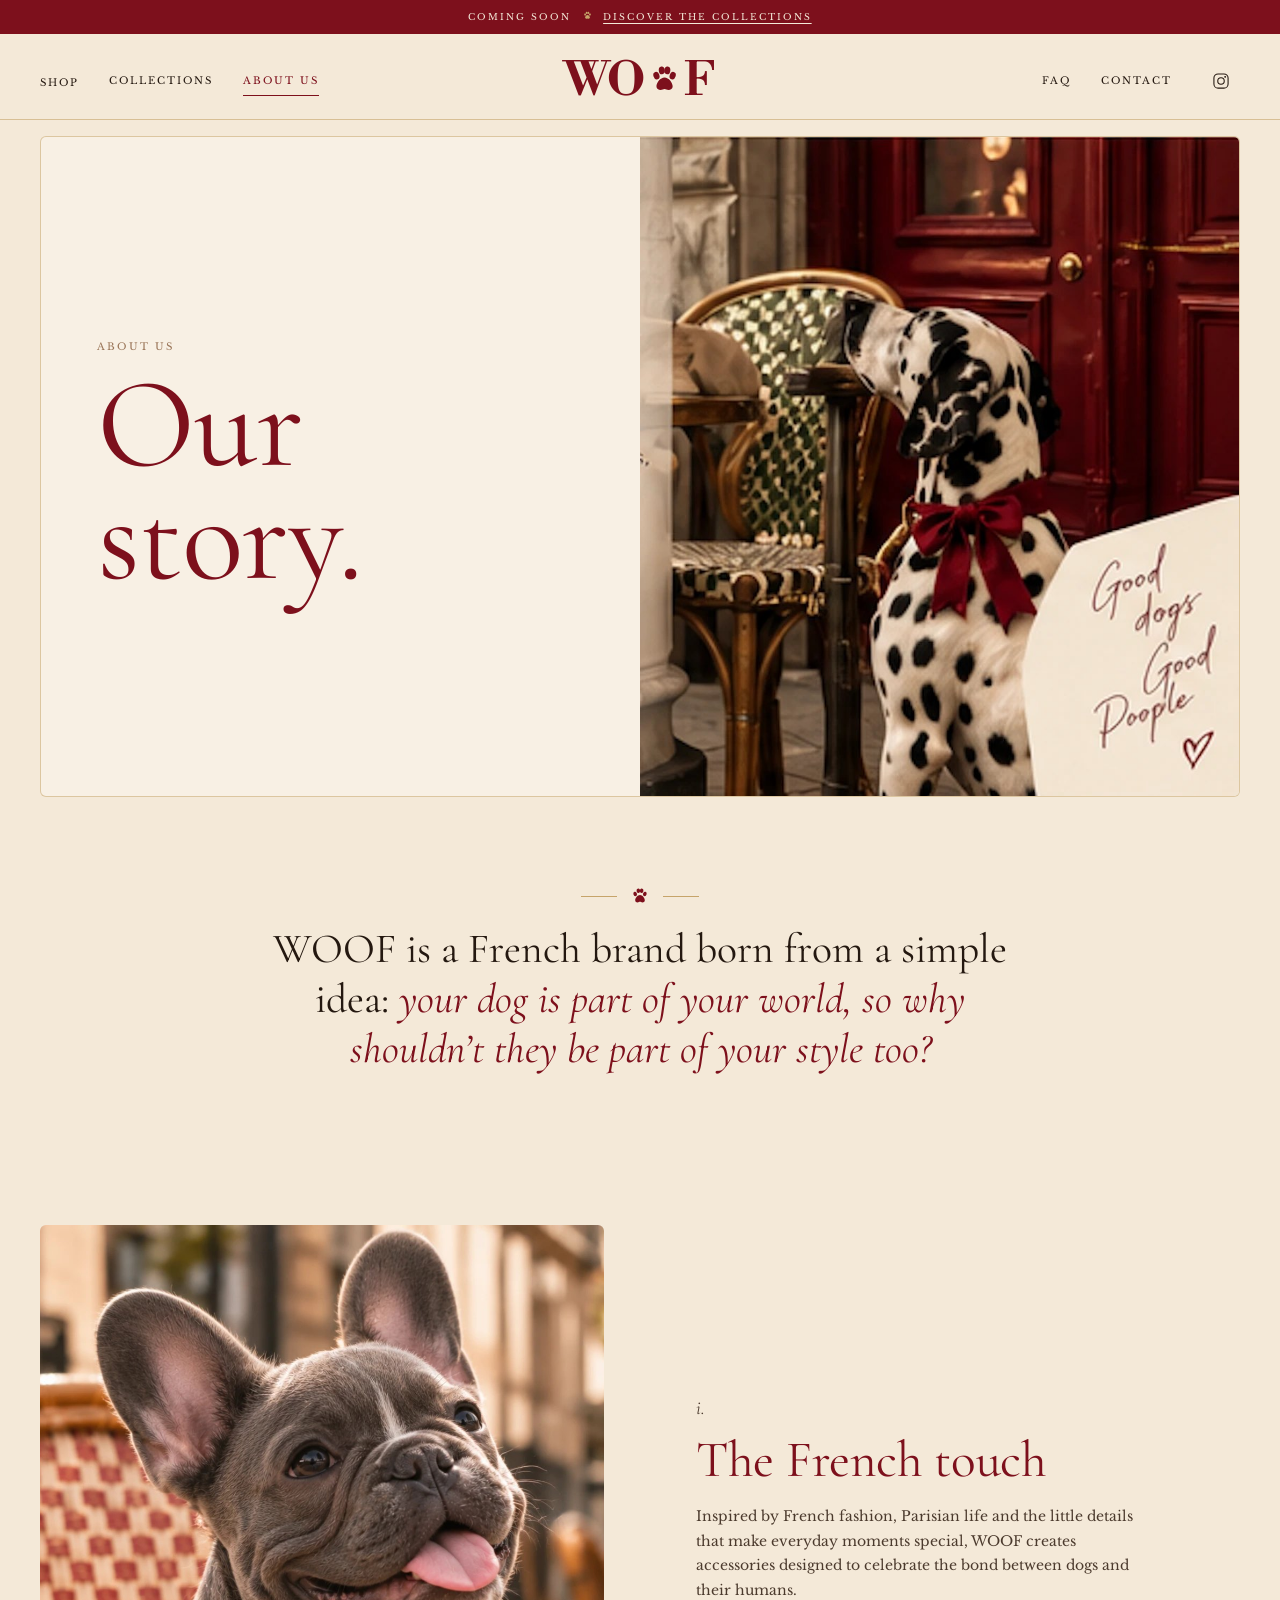
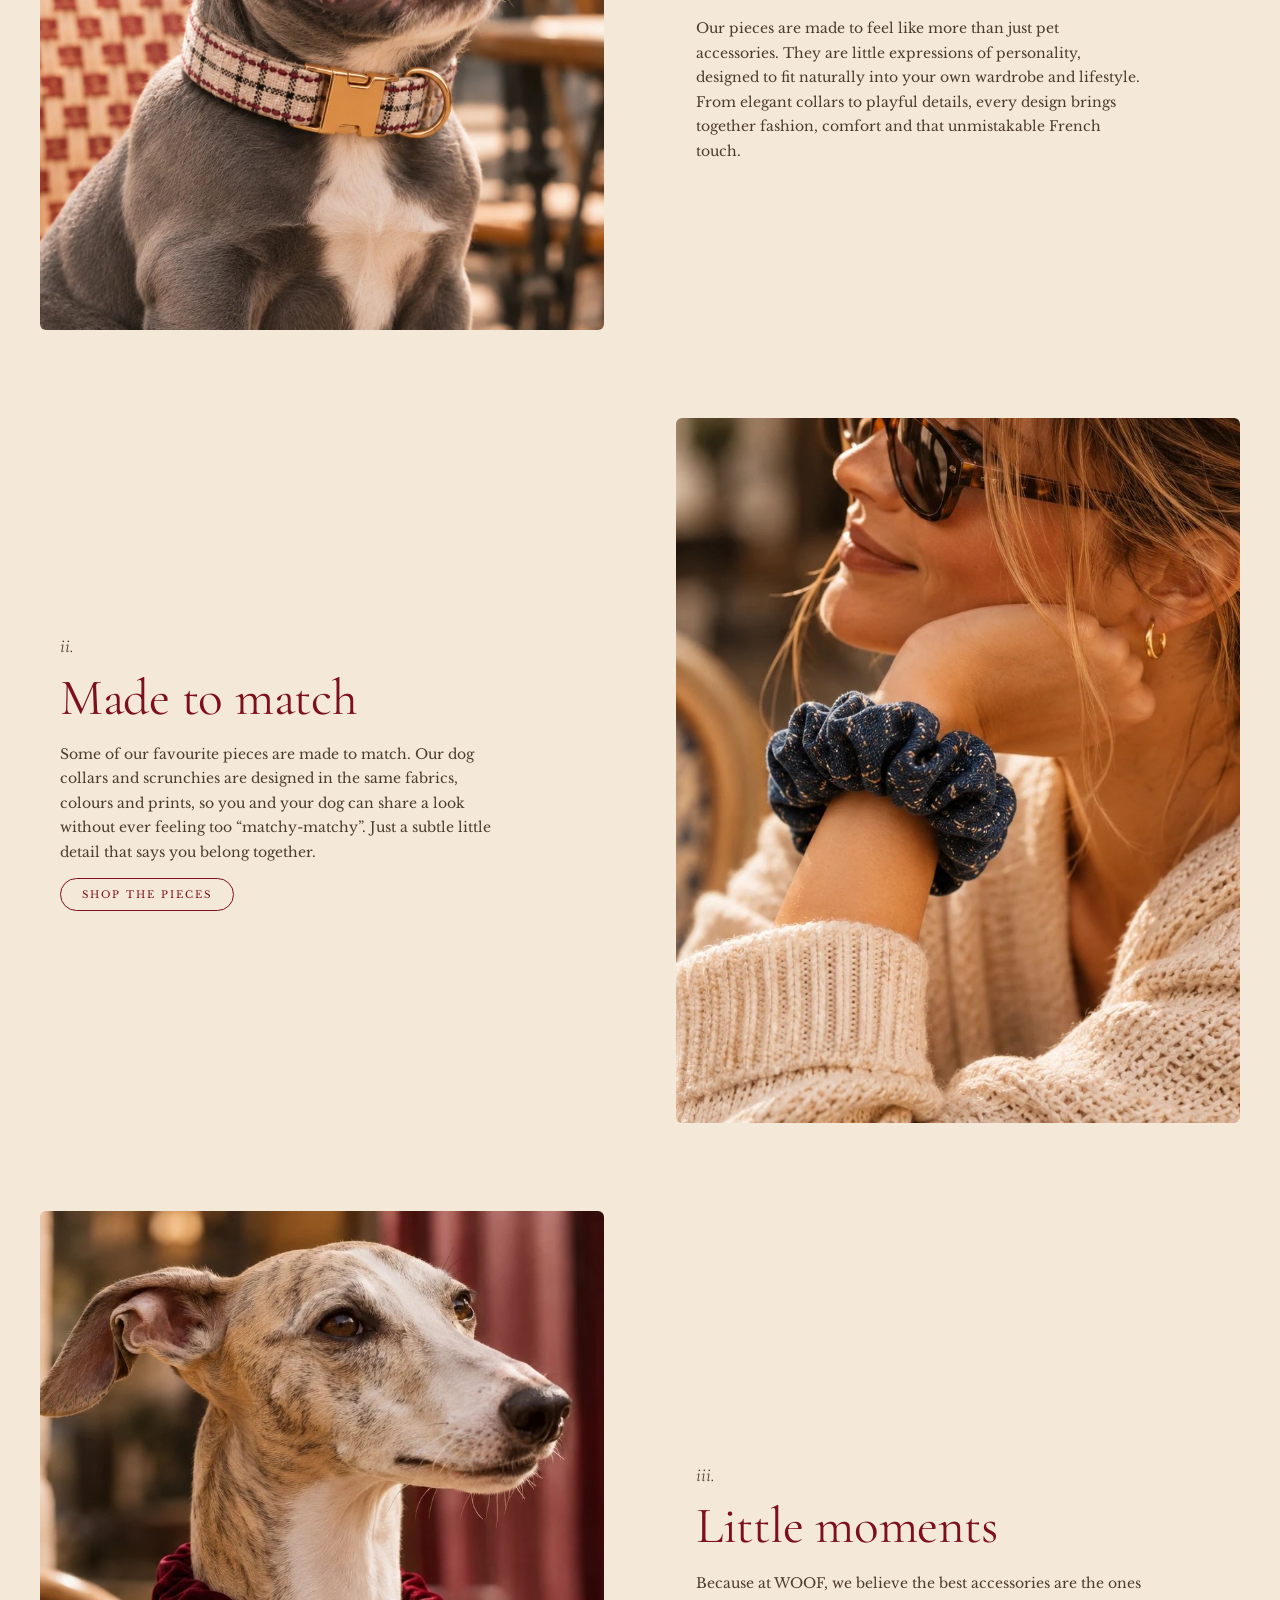
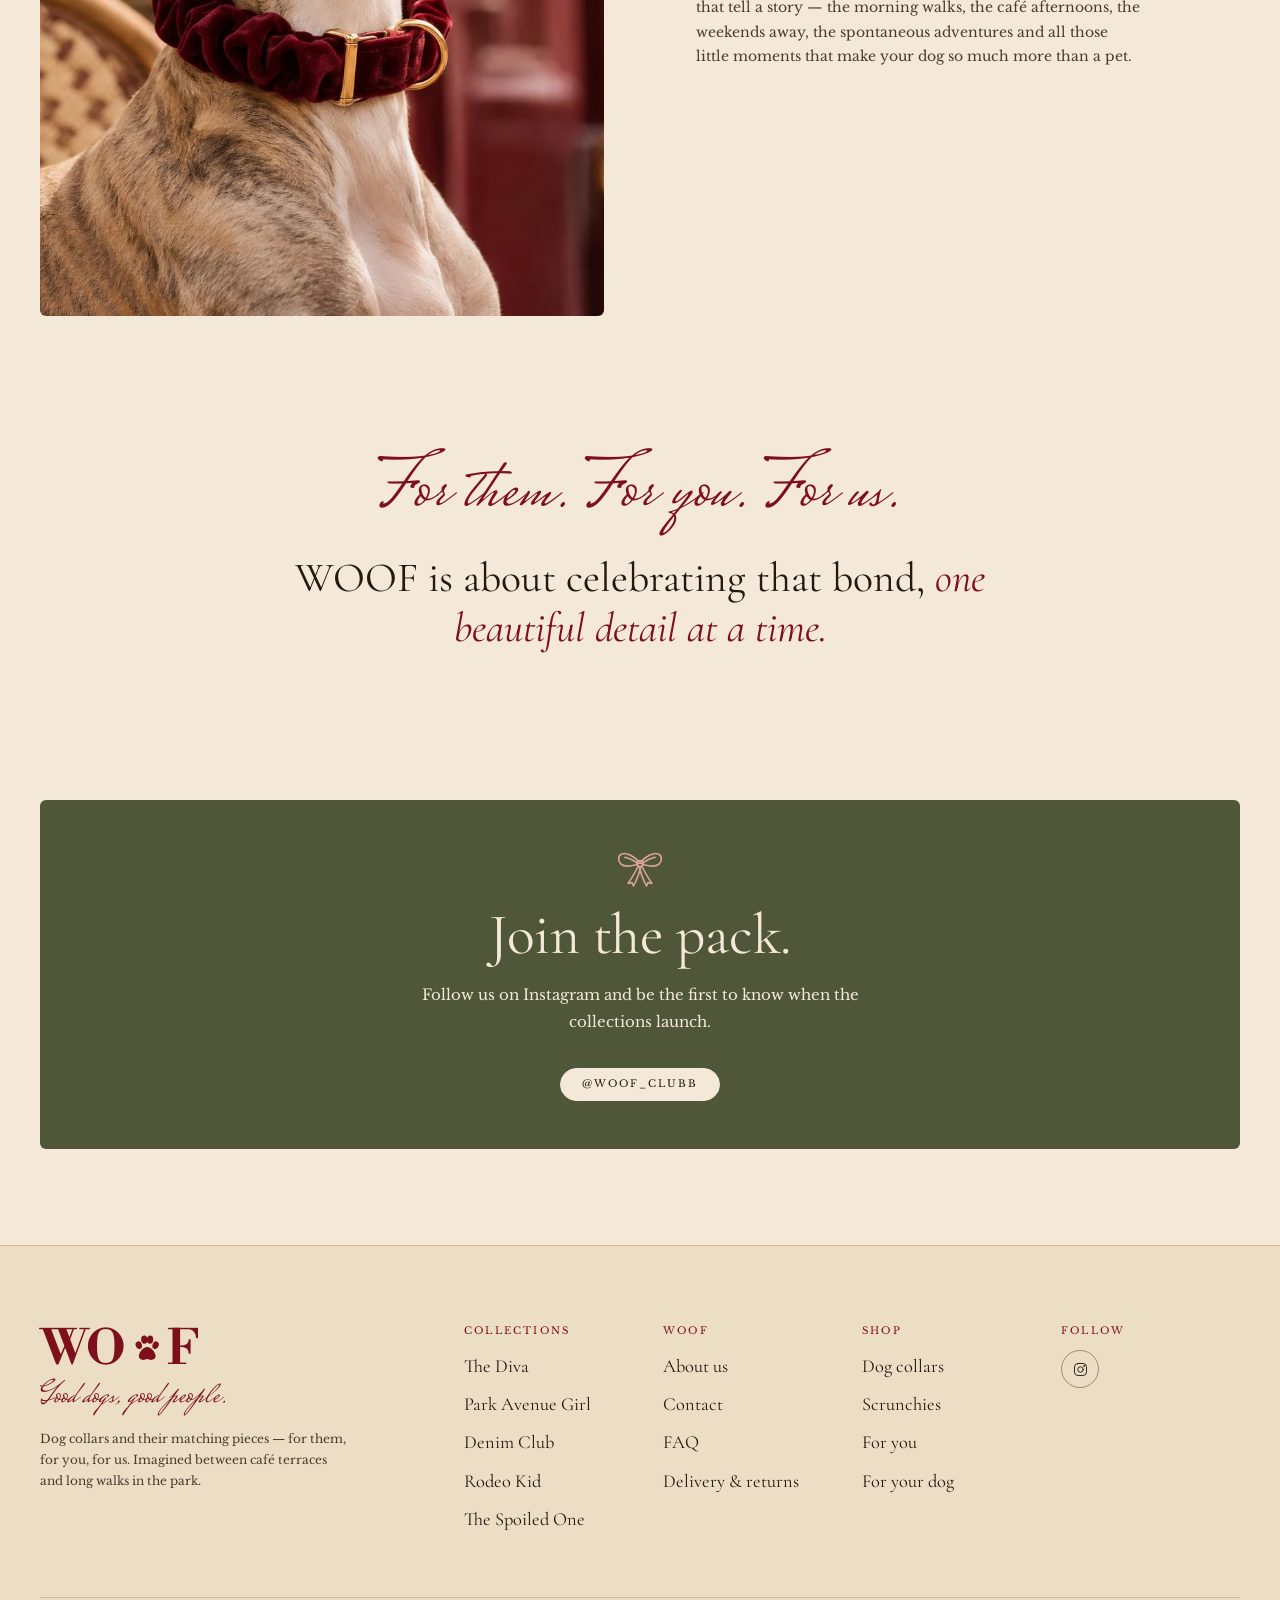
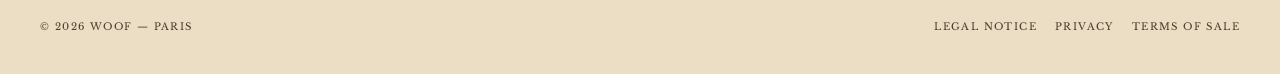
==== commit 40c85dc8: "Add customer reviews section on the home page and a FAQ page - They're talking about us: testimonial" ====
--- a/about.html
+++ b/about.html
@@ -65,6 +65,7 @@
       <a class="logo" href="index.html" aria-label="WOOF — home">WO<svg class="logo__paw" aria-hidden="true"><use href="#i-paw"/></svg>F</a>
 
       <nav class="nav nav--right" aria-label="Account and bag">
+        <a class="nav__link" href="faq.html">FAQ</a>
         <a class="nav__link" href="contact.html">Contact</a>
         <a class="nav__icon" href="https://www.instagram.com/woof_clubb/" target="_blank" rel="noopener" aria-label="WOOF on Instagram (@woof_clubb)">
           <svg class="icon" aria-hidden="true"><use href="#i-instagram"/></svg>
@@ -103,6 +104,7 @@
         </details>
       </li>
       <li><a href="about.html">About us</a></li>
+      <li><a href="faq.html">FAQ</a></li>
       <li><a href="contact.html">Contact</a></li>
     </ul>
     <!-- Illustration du menu : images/menu-dalmatien.png -->
@@ -205,7 +207,8 @@
             <ul>
               <li><a href="about.html">About us</a></li>
               <li><a href="contact.html">Contact</a></li>
-              <li><a href="coming-soon.html?p=delivery">Delivery &amp; returns</a></li>
+              <li><a href="faq.html">FAQ</a></li>
+              <li><a href="faq.html#shipping">Delivery &amp; returns</a></li>
             </ul>
           </div>
           <div class="footer-col">
@@ -241,6 +244,7 @@
   </div>
 
   <script src="js/products.js"></script>
+  <script src="js/reviews.js"></script>
   <script src="js/main.js"></script>
 </body>
 </html>
--- a/css/style.css
+++ b/css/style.css
@@ -964,3 +964,109 @@
   .hero--art .hero__card .hero__text { text-align: left; margin: 0 0 22px; }
   .hero--art .hero__card .hero__actions { justify-content: flex-start; }
 }
+
+/* ==========================================================================
+   Accueil — « They're talking about us » (avis : js/reviews.js)
+   ========================================================================== */
+.talk { padding: 72px 0 84px; border-top: 1px solid rgba(198, 164, 106, .55); margin-top: 32px; }
+.talk__head { text-align: center; max-width: 640px; margin: 0 auto 44px; }
+.talk__head .eyebrow { color: var(--camel); margin-bottom: 14px; }
+.talk__title { font-size: clamp(2.4rem, 8vw, 4rem); line-height: 1; }
+.talk__title em { display: block; font-style: italic; }
+.talk__rating { margin-top: 22px; display: flex; flex-direction: column; align-items: center; gap: 4px; }
+.talk__rating::before { content: ""; width: 44px; height: 1px; background: var(--gold); margin-bottom: 14px; }
+.talk__score { font-family: var(--font-title); font-size: 1.4rem; margin: 6px 0 0; color: var(--espresso); }
+.talk__score strong { font-size: 2.4rem; font-weight: 500; color: var(--bordeaux); }
+.talk__caption { font-size: .6875rem; color: var(--espresso-soft); margin: 0; }
+.talk__motto { font-size: .625rem; letter-spacing: .26em; text-transform: uppercase; color: var(--bordeaux); margin: 10px 0 0; }
+.stars { display: inline-flex; gap: 5px; font-size: .8rem; letter-spacing: 0; color: rgba(198, 164, 106, .35); }
+.stars .is-on { color: var(--gold); }
+.talk__list {
+  display: grid; grid-auto-flow: column; grid-auto-columns: 82%; gap: var(--gap);
+  overflow-x: auto; scroll-snap-type: x mandatory; scrollbar-width: none;
+  margin-right: calc(var(--gutter) * -1); padding-right: var(--gutter);
+}
+.talk__list::-webkit-scrollbar { display: none; }
+.talk-card { scroll-snap-align: start; }
+.talk-card figure {
+  margin: 0; height: 100%;
+  display: flex; flex-direction: column; gap: 16px;
+  background: var(--ivory-light);
+  border: 1px solid rgba(198, 164, 106, .45);
+  border-radius: var(--radius);
+  padding: 30px 26px 26px;
+  position: relative;
+}
+.talk-card figure::before {
+  content: "“"; position: absolute; top: 6px; right: 20px;
+  font-family: var(--font-title); font-size: 4.5rem; line-height: 1; color: rgba(125, 16, 28, .14);
+}
+.talk-card blockquote { margin: 0; flex: 1; }
+.talk-card blockquote p { font-family: var(--font-title); font-style: italic; font-size: 1.35rem; line-height: 1.3; color: var(--espresso); margin: 0; }
+.talk-card figcaption { font-size: .625rem; letter-spacing: .22em; text-transform: uppercase; color: var(--bordeaux); padding-top: 14px; border-top: 1px solid rgba(198, 164, 106, .45); }
+.talk__note { text-align: center; font-size: .6875rem; font-style: italic; color: var(--espresso-soft); margin: 24px 0 0; }
+@media (min-width: 900px) {
+  .talk { padding: 96px 0 110px; }
+  .talk__list { grid-auto-flow: row; grid-template-columns: repeat(4, 1fr); overflow: visible; margin-right: 0; padding-right: 0; gap: 18px; }
+}
+
+/* ==========================================================================
+   Page FAQ
+   ========================================================================== */
+.faq-hero { text-align: center; padding: 56px 0 34px; }
+.faq-hero .eyebrow { color: var(--camel); margin-bottom: 10px; }
+.faq-hero__title { font-size: clamp(4rem, 16vw, 7.5rem); line-height: .9; }
+.faq-hero__lede { font-family: var(--font-title); font-style: italic; font-size: clamp(1.3rem, 4vw, 1.7rem); color: var(--espresso-soft); margin: 14px 0 0; }
+.faq-toc { display: flex; flex-wrap: wrap; justify-content: center; gap: 8px; margin: 30px auto 0; max-width: 860px; }
+.faq-toc a {
+  border: 1px solid rgba(36, 24, 16, .3); border-radius: 999px;
+  padding: .8em 1.3em; font-size: .5625rem; letter-spacing: .18em; text-transform: uppercase;
+  transition: background-color .3s, color .3s, border-color .3s;
+}
+.faq-toc a:hover { background: var(--bordeaux); border-color: var(--bordeaux); color: var(--ivory); }
+.faq { max-width: 860px; }
+.faq-cat { padding: 34px 0 10px; scroll-margin-top: calc(var(--header-h) + 16px); }
+.faq-cat__title { font-size: clamp(1.9rem, 6vw, 2.6rem); padding-bottom: 14px; border-bottom: 1px solid var(--gold); }
+.faq-cat__title span { font-style: italic; color: var(--camel); font-size: .6em; margin-right: 8px; }
+.faq-item { border-bottom: 1px solid rgba(198, 164, 106, .5); scroll-margin-top: calc(var(--header-h) + 16px); }
+.faq-item h3 { margin: 0; font-size: inherit; line-height: inherit; }
+.faq-q {
+  width: 100%; text-align: left;
+  display: flex; align-items: center; justify-content: space-between; gap: 20px;
+  min-height: 56px; padding: 18px 2px;
+  font-family: var(--font-title); font-size: 1.3rem; line-height: 1.25; color: var(--espresso);
+  transition: color .3s;
+}
+.faq-q:hover, .faq-item.is-open .faq-q { color: var(--bordeaux); }
+.faq-q__sign { position: relative; flex: none; width: 28px; height: 28px; border: 1px solid rgba(125, 16, 28, .4); border-radius: 50%; transition: background-color .3s, border-color .3s; }
+.faq-q__sign::before, .faq-q__sign::after { content: ""; position: absolute; left: 50%; top: 50%; width: 10px; height: 1px; background: var(--bordeaux); transform: translate(-50%, -50%); transition: transform .4s var(--ease), background-color .3s; }
+.faq-q__sign::after { transform: translate(-50%, -50%) rotate(90deg); }
+.faq-item.is-open .faq-q__sign { background: var(--bordeaux); border-color: var(--bordeaux); }
+.faq-item.is-open .faq-q__sign::before, .faq-item.is-open .faq-q__sign::after { background: var(--ivory); }
+.faq-item.is-open .faq-q__sign::after { transform: translate(-50%, -50%) rotate(0deg); }
+.faq-a { display: grid; grid-template-rows: 0fr; transition: grid-template-rows .45s var(--ease); }
+.faq-item.is-open .faq-a { grid-template-rows: 1fr; }
+.faq-a__inner { overflow: hidden; min-height: 0; visibility: hidden; transition: visibility 0s .45s; }
+.faq-item.is-open .faq-a__inner { visibility: visible; transition-delay: 0s; }
+.faq-a__inner > :first-child { margin-top: 0; }
+.faq-a__inner > :last-child { margin-bottom: 22px; }
+.faq-a__inner p, .faq-a__inner li { font-size: .875rem; line-height: 1.8; color: var(--espresso-soft); max-width: 40em; }
+.faq-a__inner a:not(.btn):not(.link-arrow) { color: var(--bordeaux); text-decoration: underline; text-underline-offset: 3px; }
+.faq-a__inner .btn { margin-top: 4px; }
+.faq-list { margin: 0 0 14px; }
+.faq-list li { position: relative; padding-left: 18px; margin-bottom: 4px; }
+.faq-list li::before { content: ""; position: absolute; left: 0; top: .9em; width: 9px; height: 1px; background: var(--gold); }
+.faq-table { width: 100%; max-width: 480px; border-collapse: collapse; font-size: .8125rem; margin-bottom: 12px; }
+.faq-table th, .faq-table td { text-align: left; padding: 8px 0; border-bottom: 1px solid rgba(198, 164, 106, .4); }
+.faq-table th { font-size: .5625rem; letter-spacing: .18em; text-transform: uppercase; color: var(--camel); font-weight: 400; }
+.faq-pending { font-style: italic; }
+.faq-cta {
+  background: var(--olive); color: var(--ivory); border-radius: var(--radius);
+  padding: 52px 24px; text-align: center;
+  display: flex; flex-direction: column; align-items: center; gap: 14px;
+}
+.faq-cta .icon--bow { width: 60px; height: 40px; color: var(--rose); }
+.faq-cta__title { color: var(--ivory); font-size: clamp(2.4rem, 8vw, 3.6rem); }
+.faq-cta .eyebrow { margin-bottom: 8px; }
+@media (min-width: 768px) { .faq-q { font-size: 1.45rem; } .faq-cat { padding-top: 48px; } }
+@media (prefers-reduced-motion: reduce) { .faq-a, .faq-a__inner { transition: none; } }
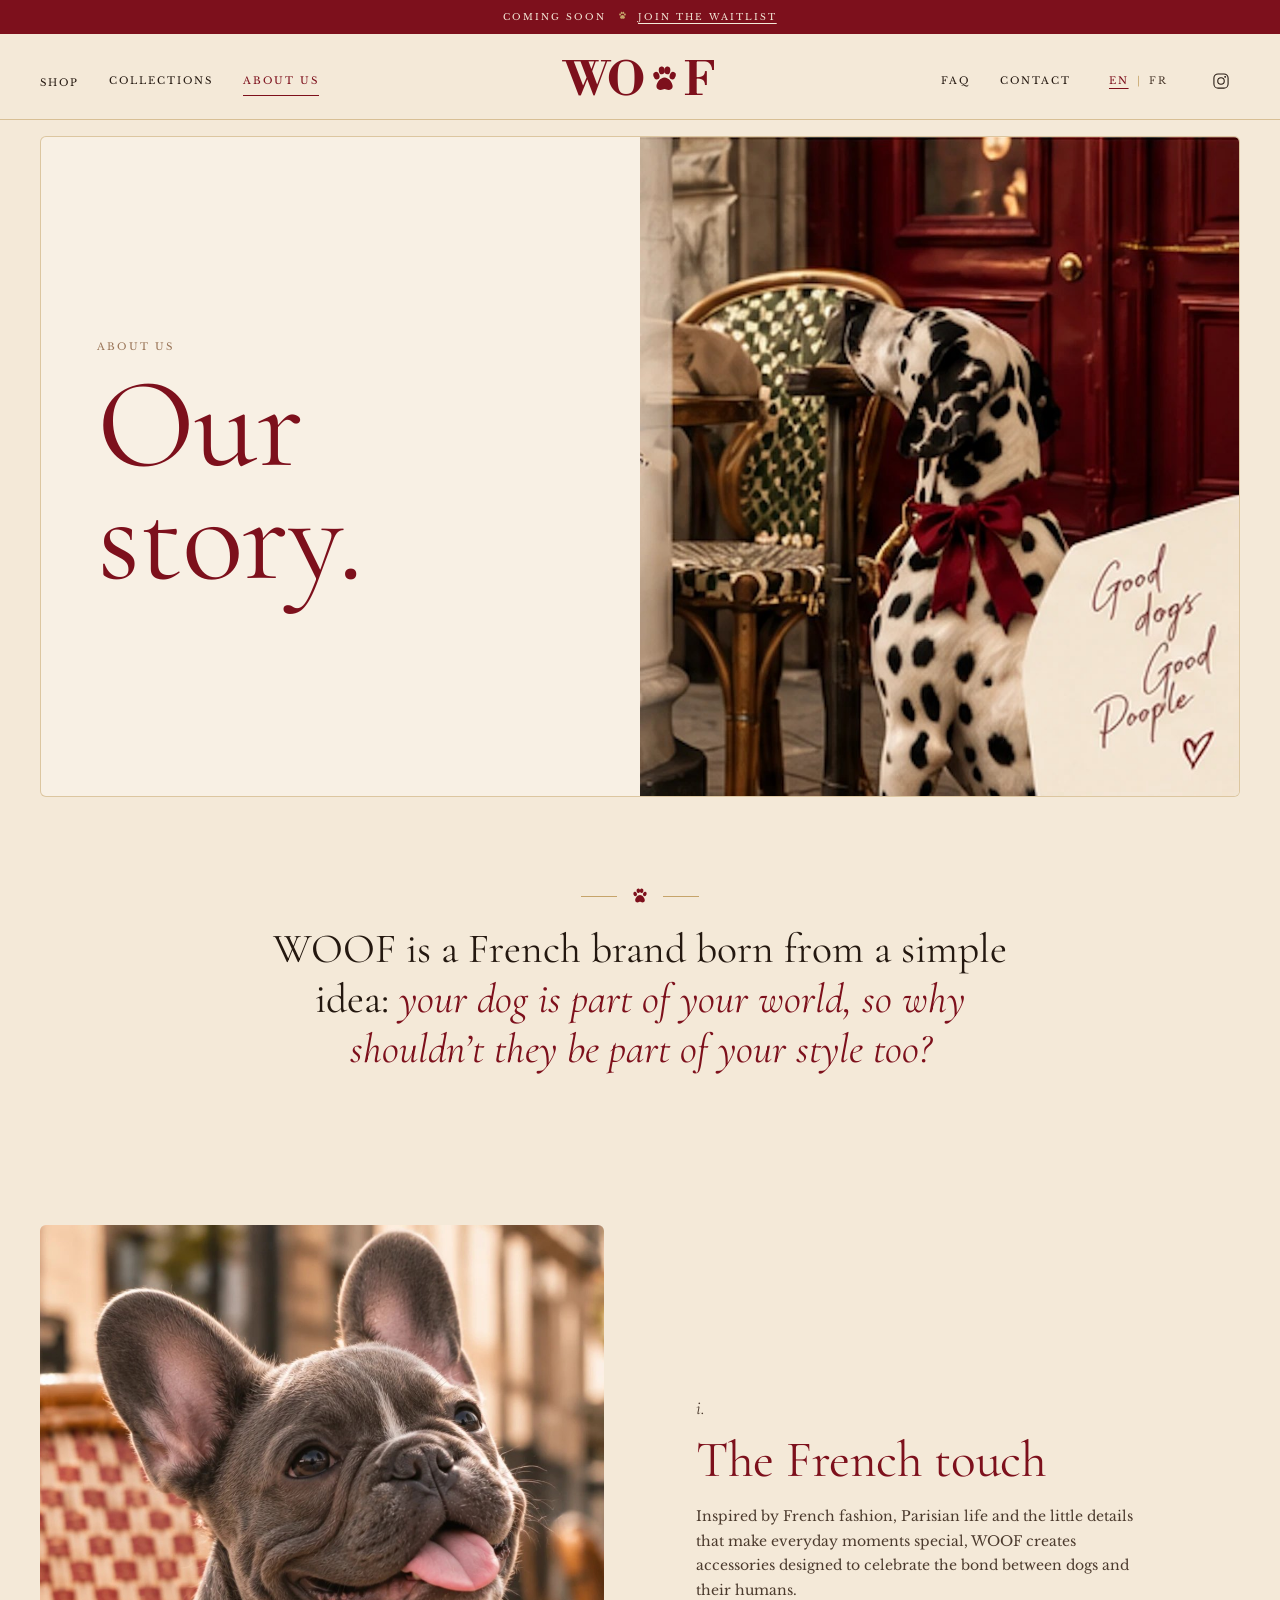
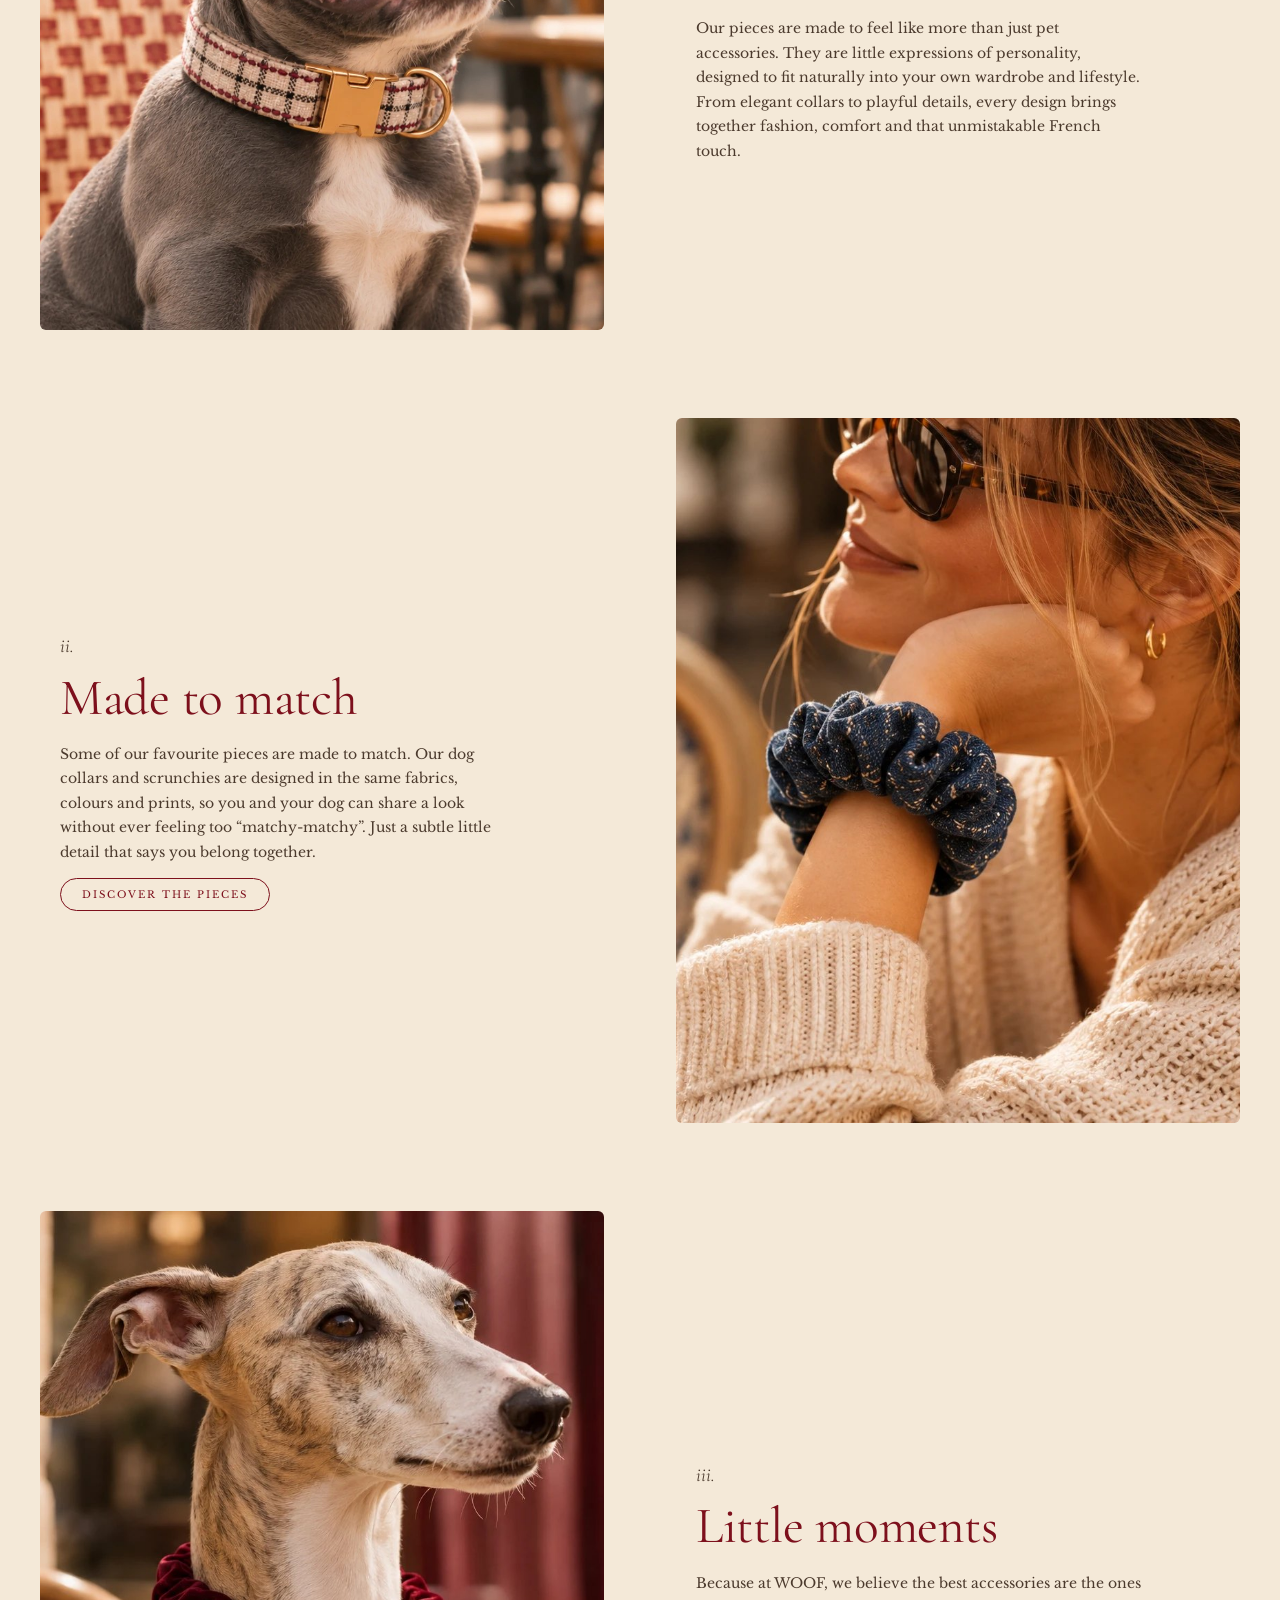
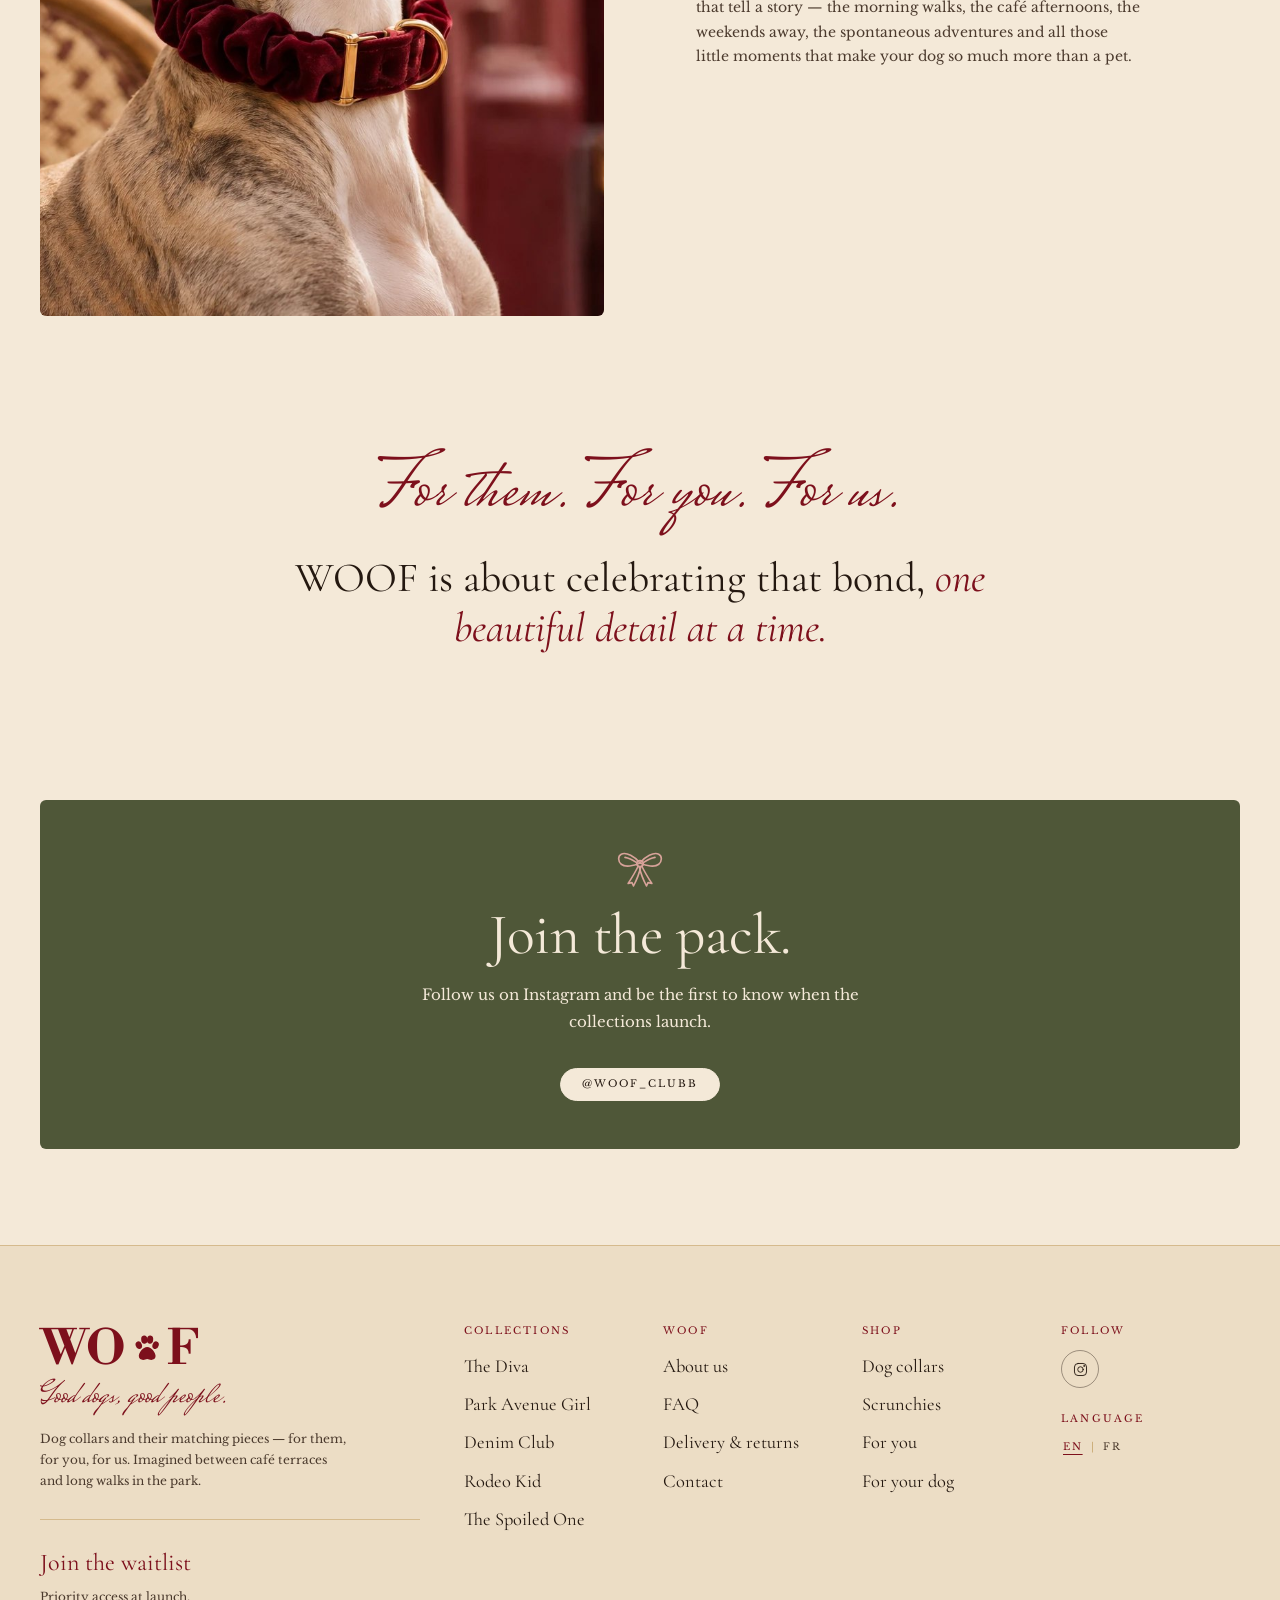
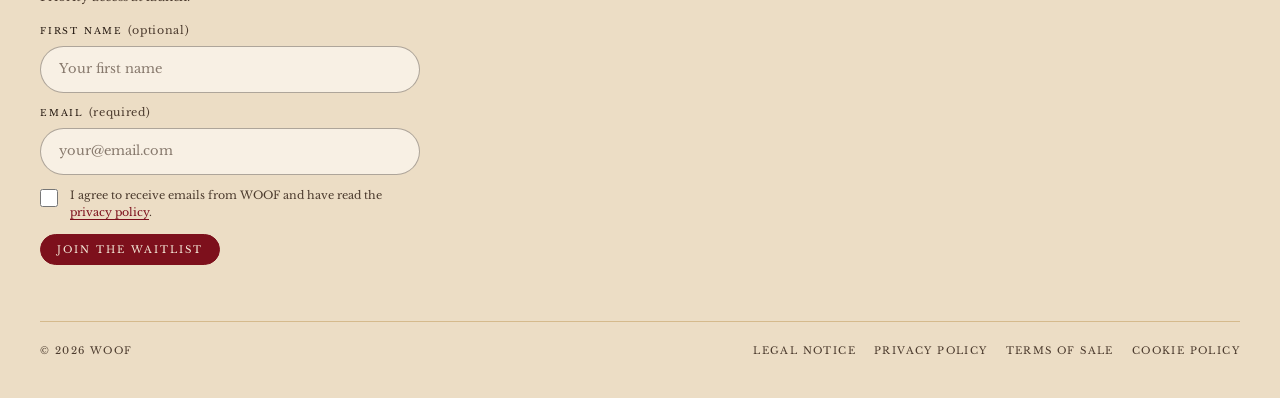
==== commit 6a1cef1f: "Pre-launch: waitlist, legal pages, EN/FR translations, FAQ edits - Join the waitlist form (home sect" ====
--- a/about.html
+++ b/about.html
@@ -3,14 +3,14 @@
 <head>
   <meta charset="utf-8">
   <meta name="viewport" content="width=device-width, initial-scale=1">
-  <title>About us — WOOF</title>
-  <meta name="description" content="WOOF is a French brand born from a simple idea: your dog is part of your world, so why shouldn't they be part of your style too?">
+  <title data-i18n="page.about.title">About us — WOOF</title>
+  <meta name="description" content="WOOF is a French brand born from a simple idea: your dog is part of your world, so why shouldn&#x27;t they be part of your style too?" data-i18n-attr="content:page.about.desc">
   <meta name="theme-color" content="#F4E9D8">
   <!-- Aperçu lors d'un partage sur les réseaux sociaux -->
   <meta property="og:type" content="website">
   <meta property="og:site_name" content="WOOF">
   <meta property="og:title" content="About us — WOOF">
-  <meta property="og:description" content="WOOF is a French brand born from a simple idea: your dog is part of your world, so why shouldn't they be part of your style too?">
+  <meta property="og:description" content="WOOF is a French brand born from a simple idea: your dog is part of your world, so why shouldn&#x27;t they be part of your style too?">
   <meta property="og:image" content="images/og-partage.jpg">
   <link rel="icon" href="images/favicon.svg" type="image/svg+xml">
   <!-- Polices Google : Cormorant Garamond (titres), Libre Baskerville (texte), Mrs Saint Delafield (manuscrit), Libre Bodoni (logo) -->
@@ -19,54 +19,58 @@
   <link href="https://fonts.googleapis.com/css2?family=Libre+Bodoni:wght@700&family=Cormorant+Garamond:ital,wght@0,400;0,500;1,400;1,500&family=Libre+Baskerville:wght@400;700&family=Mrs+Saint+Delafield&display=swap" rel="stylesheet">
   <link rel="stylesheet" href="css/style.css">
   <script>document.documentElement.classList.add("js");</script>
+  <!-- Réglages (liste d'attente, langues) puis traductions -->
+  <script src="js/config.js"></script>
+  <script src="js/i18n.js"></script>
 </head>
 <body>
-  <a class="skip-link" href="#main">Skip to content</a>
-
-  <!-- Bandeau d'annonce : modifiez le texte librement -->
-  <p class="announce">Coming soon <svg class="icon" aria-hidden="true"><use href="#i-paw"/></svg> <a href="shop.html">Discover the collections</a></p>
+  <a class="skip-link" href="#main" data-i18n="a11y.skip">Skip to content</a>
+
+  <!-- Bandeau d'annonce (texte : clés "announce.*" dans js/i18n/) -->
+  <p class="announce"><span data-i18n="announce.soon">Coming soon</span> <svg class="icon" aria-hidden="true"><use href="#i-paw"/></svg> <a href="index.html#waitlist" data-i18n="announce.cta">Join the waitlist</a></p>
 
   <!-- ================= EN-TÊTE / NAVIGATION ================= -->
   <header class="site-header">
     <div class="header-inner">
       <nav class="nav nav--left" aria-label="Main">
-        <button class="burger" type="button" data-menu-open aria-controls="mobile-menu" aria-expanded="false" aria-label="Open menu">
+        <button class="burger" type="button" data-menu-open aria-controls="mobile-menu" aria-expanded="false" aria-label="Open menu" data-i18n-attr="aria-label:nav.menu.open">
           <svg class="icon" aria-hidden="true"><use href="#i-menu"/></svg>
         </button>
         <div class="nav-drop">
-          <a class="nav__link" href="shop.html">Shop</a>
+          <a class="nav__link" href="shop.html" data-i18n="nav.shop">Shop</a>
           <div class="nav-drop__panel">
             <div>
-              <p class="nav-drop__title">By category</p>
+              <p class="nav-drop__title" data-i18n="nav.bycat">By category</p>
               <ul>
-                <li><a href="shop.html?filter=collar">Dog collars</a></li>
-                <li><a href="shop.html?filter=scrunchie">Scrunchies</a></li>
-                <li><a href="shop.html">All pieces</a></li>
+                <li><a href="shop.html?filter=collar" data-i18n="nav.dogcollars">Dog collars</a></li>
+                <li><a href="shop.html?filter=scrunchie" data-i18n="nav.scrunchies">Scrunchies</a></li>
+                <li><a href="shop.html" data-i18n="nav.allpieces">All pieces</a></li>
               </ul>
             </div>
             <div>
-              <p class="nav-drop__title">For who?</p>
+              <p class="nav-drop__title" data-i18n="nav.forwho">For who?</p>
               <ul>
-                <li><a href="shop.html?filter=for-you">For you</a></li>
-                <li><a href="shop.html?filter=for-dog">For your dog</a></li>
+                <li><a href="shop.html?filter=for-you" data-i18n="nav.foryou">For you</a></li>
+                <li><a href="shop.html?filter=for-dog" data-i18n="nav.fordog">For your dog</a></li>
               </ul>
             </div>
             <div>
-              <p class="nav-drop__title">By collection</p>
+              <p class="nav-drop__title" data-i18n="nav.bycollection">By collection</p>
               <!-- Liste remplie automatiquement depuis js/products.js -->
               <ul data-collection-links="shop"></ul>
             </div>
           </div>
         </div>
-        <a class="nav__link" href="index.html#collections">Collections</a>
-        <a class="nav__link" href="about.html" aria-current="page">About us</a>
+        <a class="nav__link" href="index.html#collections" data-i18n="nav.collections">Collections</a>
+        <a class="nav__link" href="about.html" aria-current="page" data-i18n="nav.about">About us</a>
       </nav>
 
-      <a class="logo" href="index.html" aria-label="WOOF — home">WO<svg class="logo__paw" aria-hidden="true"><use href="#i-paw"/></svg>F</a>
-
-      <nav class="nav nav--right" aria-label="Account and bag">
-        <a class="nav__link" href="faq.html">FAQ</a>
-        <a class="nav__link" href="contact.html">Contact</a>
+      <a class="logo" href="index.html" aria-label="WOOF — home">WO<svg class="logo__paw" viewBox="0 0 32 32" aria-hidden="true" focusable="false"><g fill="currentColor"><ellipse cx="9" cy="13" rx="2.6" ry="3.3" transform="rotate(-18 9 13)"/><ellipse cx="13.6" cy="8.4" rx="2.6" ry="3.4" transform="rotate(-6 13.6 8.4)"/><ellipse cx="18.4" cy="8.4" rx="2.6" ry="3.4" transform="rotate(6 18.4 8.4)"/><ellipse cx="23" cy="13" rx="2.6" ry="3.3" transform="rotate(18 23 13)"/><path d="M16 14.5c-3.6 0-7 4.6-7 7.6 0 2.2 1.8 3.2 3.6 3.2 1.4 0 2.3-.8 3.4-.8s2 .8 3.4.8c1.8 0 3.6-1 3.6-3.2 0-3-3.4-7.6-7-7.6z"/></g></svg><span class="visually-hidden">O</span>F</a>
+
+      <nav class="nav nav--right" aria-label="Help and language">
+        <a class="nav__link" href="faq.html" data-i18n="nav.faq">FAQ</a>
+        <a class="nav__link" href="contact.html" data-i18n="nav.contact">Contact</a>
+        <div class="lang-switch" data-lang-switch></div>
         <a class="nav__icon" href="https://www.instagram.com/woof_clubb/" target="_blank" rel="noopener" aria-label="WOOF on Instagram (@woof_clubb)">
           <svg class="icon" aria-hidden="true"><use href="#i-instagram"/></svg>
         </a>
@@ -74,47 +78,47 @@
     </div>
   </header>
 
-  <!-- Menu mobile plein écran (vert olive) -->
+  <!-- Menu mobile plein écran -->
   <div class="mobile-menu" id="mobile-menu" aria-hidden="true" role="dialog" aria-label="Menu">
     <div class="mobile-menu__top">
-      <a class="logo" href="index.html" aria-label="WOOF — home">WO<svg class="logo__paw" aria-hidden="true"><use href="#i-paw"/></svg>F</a>
-      <button class="mobile-menu__close" type="button" data-menu-close aria-label="Close menu">
+      <a class="logo" href="index.html" aria-label="WOOF — home">WO<svg class="logo__paw" viewBox="0 0 32 32" aria-hidden="true" focusable="false"><g fill="currentColor"><ellipse cx="9" cy="13" rx="2.6" ry="3.3" transform="rotate(-18 9 13)"/><ellipse cx="13.6" cy="8.4" rx="2.6" ry="3.4" transform="rotate(-6 13.6 8.4)"/><ellipse cx="18.4" cy="8.4" rx="2.6" ry="3.4" transform="rotate(6 18.4 8.4)"/><ellipse cx="23" cy="13" rx="2.6" ry="3.3" transform="rotate(18 23 13)"/><path d="M16 14.5c-3.6 0-7 4.6-7 7.6 0 2.2 1.8 3.2 3.6 3.2 1.4 0 2.3-.8 3.4-.8s2 .8 3.4.8c1.8 0 3.6-1 3.6-3.2 0-3-3.4-7.6-7-7.6z"/></g></svg><span class="visually-hidden">O</span>F</a>
+      <button class="mobile-menu__close" type="button" data-menu-close aria-label="Close menu" data-i18n-attr="aria-label:nav.menu.close">
         <svg class="icon" aria-hidden="true"><use href="#i-close"/></svg>
       </button>
     </div>
     <ul class="mobile-menu__links">
       <li>
         <details class="mm-sub">
-          <summary>Shop <svg class="icon" aria-hidden="true"><use href="#i-chevron"/></svg></summary>
+          <summary><span data-i18n="nav.shop">Shop</span> <svg class="icon" aria-hidden="true"><use href="#i-chevron"/></svg></summary>
           <div class="mm-sub__body">
-            <p>By category</p>
-            <a href="shop.html?filter=collar">Dog collars</a>
-            <a href="shop.html?filter=scrunchie">Scrunchies</a>
-            <p>For who?</p>
-            <a href="shop.html?filter=for-you">For you</a>
-            <a href="shop.html?filter=for-dog">For your dog</a>
-            <a href="shop.html">All pieces</a>
+            <p data-i18n="nav.bycat">By category</p>
+            <a href="shop.html?filter=collar" data-i18n="nav.dogcollars">Dog collars</a>
+            <a href="shop.html?filter=scrunchie" data-i18n="nav.scrunchies">Scrunchies</a>
+            <p data-i18n="nav.forwho">For who?</p>
+            <a href="shop.html?filter=for-you" data-i18n="nav.foryou">For you</a>
+            <a href="shop.html?filter=for-dog" data-i18n="nav.fordog">For your dog</a>
+            <a href="shop.html" data-i18n="nav.allpieces">All pieces</a>
           </div>
         </details>
       </li>
       <li>
         <details class="mm-sub">
-          <summary>Collections <svg class="icon" aria-hidden="true"><use href="#i-chevron"/></svg></summary>
+          <summary><span data-i18n="nav.collections">Collections</span> <svg class="icon" aria-hidden="true"><use href="#i-chevron"/></svg></summary>
           <div class="mm-sub__body" data-collection-links="shop-mobile"></div>
         </details>
       </li>
-      <li><a href="about.html">About us</a></li>
-      <li><a href="faq.html">FAQ</a></li>
-      <li><a href="contact.html">Contact</a></li>
+      <li><a href="about.html" data-i18n="nav.about">About us</a></li>
+      <li><a href="faq.html" data-i18n="nav.faq">FAQ</a></li>
+      <li><a href="contact.html" data-i18n="nav.contact">Contact</a></li>
     </ul>
     <!-- Illustration du menu : images/menu-dalmatien.png -->
     <div class="mobile-menu__art">
       <img src="images/menu-dalmatien.png" alt="" width="487" height="473">
     </div>
     <div class="mobile-menu__foot">
-      <a href="https://www.instagram.com/woof_clubb/" target="_blank" rel="noopener">Instagram</a>
-      <a href="contact.html">Contact</a>
-      <a href="shop.html">Shop</a>
+      <a href="index.html#waitlist" data-i18n="nav.waitlist">Join the waitlist</a>
+      <a href="https://www.instagram.com/woof_clubb/" target="_blank" rel="noopener">Instagram @woof_clubb</a>
+      <div class="lang-switch lang-switch--light" data-lang-switch></div>
     </div>
   </div>
 
@@ -152,7 +156,7 @@
           <p class="chapter__num">ii.</p>
           <h2>Made to match</h2>
           <p>Some of our favourite pieces are made to match. Our dog collars and scrunchies are designed in the same fabrics, colours and prints, so you and your dog can share a look without ever feeling too “matchy-matchy”. Just a subtle little detail that says you belong together.</p>
-          <a class="btn btn--outline" href="shop.html">Shop the pieces</a>
+          <a class="btn btn--outline" href="shop.html">Discover the pieces</a>
         </div>
       </article>
 
@@ -190,58 +194,85 @@
     <div class="container">
       <div class="footer-top">
         <div class="footer-brand">
-          <a class="logo" href="index.html" aria-label="WOOF — home">WO<svg class="logo__paw" aria-hidden="true"><use href="#i-paw"/></svg>F</a>
-          <span class="script">Good dogs, good people.</span>
-          <p>Dog collars and their matching pieces — for them, for you, for us. Imagined between café terraces and long walks in the park.</p>
+          <a class="logo" href="index.html" aria-label="WOOF — home">WO<svg class="logo__paw" viewBox="0 0 32 32" aria-hidden="true" focusable="false"><g fill="currentColor"><ellipse cx="9" cy="13" rx="2.6" ry="3.3" transform="rotate(-18 9 13)"/><ellipse cx="13.6" cy="8.4" rx="2.6" ry="3.4" transform="rotate(-6 13.6 8.4)"/><ellipse cx="18.4" cy="8.4" rx="2.6" ry="3.4" transform="rotate(6 18.4 8.4)"/><ellipse cx="23" cy="13" rx="2.6" ry="3.3" transform="rotate(18 23 13)"/><path d="M16 14.5c-3.6 0-7 4.6-7 7.6 0 2.2 1.8 3.2 3.6 3.2 1.4 0 2.3-.8 3.4-.8s2 .8 3.4.8c1.8 0 3.6-1 3.6-3.2 0-3-3.4-7.6-7-7.6z"/></g></svg><span class="visually-hidden">O</span>F</a>
+          <span class="script" data-i18n="footer.script">Good dogs, good people.</span>
+          <p data-i18n="footer.text">Dog collars and their matching pieces — for them, for you, for us. Imagined between café terraces and long walks in the park.</p>
+          <!-- Formulaire compact de liste d'attente -->
+          <div class="footer-wl">
+            <p class="footer-wl__title" data-i18n="footer.wl.title">Join the waitlist</p>
+            <p class="footer-wl__text" data-i18n="footer.wl.text">Priority access at launch.</p>
+            <!-- ===== FORMULAIRE LISTE D'ATTENTE (envoi : WAITLIST_ENDPOINT dans js/config.js) ===== -->
+            <form class="wl-form wl-form--compact" data-waitlist novalidate>
+              <div class="wl-fields">
+                <label class="wl-field">
+                  <span class="wl-label"><span data-i18n="form.firstname">First name</span> <small data-i18n="form.optional">(optional)</small></span>
+                  <input type="text" name="first_name" autocomplete="given-name" maxlength="60" placeholder="Your first name" data-i18n-attr="placeholder:form.firstname.ph">
+                </label>
+                <label class="wl-field">
+                  <span class="wl-label"><span data-i18n="form.email">Email</span> <small data-i18n="form.required">(required)</small></span>
+                  <input type="email" name="email" required autocomplete="email" maxlength="120" placeholder="your@email.com" data-i18n-attr="placeholder:form.email.ph">
+                </label>
+              </div>
+              <!-- Piège anti-spam (honeypot) : invisible pour les visiteurs, ne pas supprimer -->
+              <div class="wl-hp" aria-hidden="true">
+                <label><span data-i18n="form.hp">Leave this field empty</span><input type="text" name="_gotcha" tabindex="-1" autocomplete="off"></label>
+              </div>
+              <label class="wl-consent">
+                <input type="checkbox" name="consent" value="yes" required>
+                <span data-i18n="form.consent">I agree to receive emails from WOOF and have read the <a href="privacy-policy.html">privacy policy</a>.</span>
+              </label>
+              <button class="btn wl-submit" type="submit" data-i18n="form.submit">Join the waitlist</button>
+              <p class="wl-msg" data-wl-msg role="status" aria-live="polite"></p>
+            </form>
+          </div>
         </div>
         <div class="footer-cols">
           <div class="footer-col">
-            <h3>Collections</h3>
+            <h3 data-i18n="footer.col.collections">Collections</h3>
             <!-- Liste remplie automatiquement depuis js/products.js -->
             <ul data-collection-links="shop">
-              <li><a href="index.html#collections">Collections</a></li>
+              <li><a href="index.html#collections" data-i18n="nav.collections">Collections</a></li>
             </ul>
           </div>
           <div class="footer-col">
-            <h3>WOOF</h3>
+            <h3 data-i18n="footer.col.woof">WOOF</h3>
             <ul>
-              <li><a href="about.html">About us</a></li>
-              <li><a href="contact.html">Contact</a></li>
-              <li><a href="faq.html">FAQ</a></li>
-              <li><a href="faq.html#shipping">Delivery &amp; returns</a></li>
+              <li><a href="about.html" data-i18n="nav.about">About us</a></li>
+              <li><a href="faq.html" data-i18n="nav.faq">FAQ</a></li>
+              <li><a href="faq.html#shipping" data-i18n="footer.delivery">Delivery & returns</a></li>
+              <li><a href="contact.html" data-i18n="nav.contact">Contact</a></li>
             </ul>
           </div>
           <div class="footer-col">
-            <h3>Shop</h3>
+            <h3 data-i18n="footer.col.shop">Shop</h3>
             <ul>
-              <li><a href="shop.html?filter=collar">Dog collars</a></li>
-              <li><a href="shop.html?filter=scrunchie">Scrunchies</a></li>
-              <li><a href="shop.html?filter=for-you">For you</a></li>
-              <li><a href="shop.html?filter=for-dog">For your dog</a></li>
+              <li><a href="shop.html?filter=collar" data-i18n="nav.dogcollars">Dog collars</a></li>
+              <li><a href="shop.html?filter=scrunchie" data-i18n="nav.scrunchies">Scrunchies</a></li>
+              <li><a href="shop.html?filter=for-you" data-i18n="nav.foryou">For you</a></li>
+              <li><a href="shop.html?filter=for-dog" data-i18n="nav.fordog">For your dog</a></li>
             </ul>
           </div>
           <div class="footer-col">
-            <h3>Follow</h3>
+            <h3 data-i18n="footer.col.follow">Follow</h3>
             <div class="socials">
               <a href="https://www.instagram.com/woof_clubb/" target="_blank" rel="noopener" aria-label="WOOF on Instagram (@woof_clubb)"><svg class="icon" aria-hidden="true"><use href="#i-instagram"/></svg></a>
             </div>
+            <p class="footer-lang"><span data-i18n="lang.label">Language</span></p>
+            <div class="lang-switch" data-lang-switch></div>
           </div>
         </div>
       </div>
       <div class="footer-bottom">
-        <p>© <span data-year>2026</span> WOOF — Paris</p>
+        <p>© <span data-year>2026</span> WOOF</p>
         <ul>
-          <li><a href="coming-soon.html?p=legal">Legal notice</a></li>
-          <li><a href="coming-soon.html?p=privacy">Privacy</a></li>
-          <li><a href="coming-soon.html?p=terms">Terms of sale</a></li>
+          <li><a href="legal-notice.html" data-i18n="footer.legal">Legal notice</a></li>
+          <li><a href="privacy-policy.html" data-i18n="footer.privacy">Privacy policy</a></li>
+          <li><a href="terms-of-sale.html" data-i18n="footer.terms">Terms of sale</a></li>
+          <li><a href="cookies.html" data-i18n="footer.cookies">Cookie policy</a></li>
         </ul>
       </div>
     </div>
   </footer>
-
-  <div class="toast" id="toast" role="status" aria-live="polite">
-    <svg class="icon" aria-hidden="true"><use href="#i-paw"/></svg><span data-toast-text></span>
-  </div>
 
   <script src="js/products.js"></script>
   <script src="js/reviews.js"></script>
--- a/css/style.css
+++ b/css/style.css
@@ -215,6 +215,7 @@
   letter-spacing: .01em;
   color: var(--bordeaux);
   display: inline-flex; align-items: center;
+  position: relative;
 }
 .logo__paw { width: .8em; height: .8em; margin: 0 .01em 0 .02em; transform: translateY(-.03em); flex: none; transition: transform .5s var(--ease); }
 .logo:hover .logo__paw { transform: translateY(-.03em) rotate(-10deg); }
@@ -1070,3 +1071,116 @@
 .faq-cta .eyebrow { margin-bottom: 8px; }
 @media (min-width: 768px) { .faq-q { font-size: 1.45rem; } .faq-cat { padding-top: 48px; } }
 @media (prefers-reduced-motion: reduce) { .faq-a, .faq-a__inner { transition: none; } }
+
+/* ==========================================================================
+   Traductions : on masque brièvement la page pendant le chargement de la langue
+   ========================================================================== */
+html.i18n-pending body { visibility: hidden; }
+
+/* ==========================================================================
+   Sélecteur de langue (EN | FR)
+   ========================================================================== */
+.lang-switch { display: inline-flex; align-items: center; gap: 6px; font-size: .625rem; letter-spacing: .18em; }
+.lang-switch button { padding: 6px 2px; color: var(--espresso-soft); transition: color .3s; letter-spacing: inherit; }
+.lang-switch button:hover { color: var(--bordeaux); }
+.lang-switch button[aria-pressed="true"] { color: var(--bordeaux); text-decoration: underline; text-underline-offset: 4px; text-decoration-thickness: 1px; }
+.lang-switch__sep { color: var(--gold); }
+.lang-switch--light button { color: rgba(244, 233, 216, .75); font-family: var(--font-body); font-size: .75rem; }
+.lang-switch--light button[aria-pressed="true"] { color: var(--ivory); }
+.nav--right .lang-switch { margin: 0 2px 0 6px; }
+.footer-lang { font-size: .625rem; letter-spacing: .22em; text-transform: uppercase; color: var(--bordeaux); margin: 22px 0 4px; }
+.mobile-menu__foot .lang-switch { margin-top: 4px; }
+
+/* ==========================================================================
+   Formulaire « Join the waitlist »
+   ========================================================================== */
+.wl-form { display: grid; gap: 16px; }
+.wl-fields { display: grid; gap: 14px; }
+.wl-field { display: grid; gap: 6px; }
+.wl-label { font-size: .625rem; letter-spacing: .2em; text-transform: uppercase; color: var(--espresso); }
+.wl-label small { letter-spacing: .06em; text-transform: none; font-size: .6875rem; color: var(--espresso-soft); }
+.wl-field input {
+  width: 100%; font: inherit; font-size: .9375rem; color: var(--espresso);
+  background: var(--ivory-light); border: 1px solid rgba(36, 24, 16, .35); border-radius: 999px;
+  padding: 13px 20px; outline: none; transition: border-color .3s, box-shadow .3s;
+}
+.wl-field input::placeholder { color: var(--espresso-soft); opacity: .65; }
+.wl-field input:focus { border-color: var(--bordeaux); box-shadow: 0 0 0 3px rgba(125, 16, 28, .1); }
+.wl-field input[aria-invalid="true"] { border-color: var(--bordeaux); }
+.wl-consent { display: flex; gap: 12px; align-items: flex-start; font-size: .75rem; line-height: 1.6; color: var(--espresso-soft); cursor: pointer; }
+.wl-consent input { flex: none; width: 18px; height: 18px; margin: 2px 0 0; accent-color: var(--bordeaux); cursor: pointer; }
+.wl-consent a { color: var(--bordeaux); text-decoration: underline; text-underline-offset: 3px; }
+.wl-submit { justify-self: start; }
+.wl-submit[disabled] { opacity: .6; cursor: wait; }
+.wl-msg { margin: 0; min-height: 1.2em; font-size: .75rem; }
+.wl-msg:empty { display: none; }
+.wl-msg.is-error { color: var(--bordeaux); }
+.wl-msg.is-test { color: var(--espresso-soft); font-style: italic; font-size: .6875rem; }
+.wl-hp { position: absolute !important; left: -9999px; width: 1px; height: 1px; overflow: hidden; }
+.wl-success { text-align: center; padding: 26px 10px; outline: none; }
+.wl-success .icon--bow { width: 54px; height: 36px; color: var(--bordeaux); margin: 0 auto 10px; display: block; }
+.wl-success__title { font-family: var(--font-title); font-size: 2.1rem; line-height: 1.05; color: var(--bordeaux); margin: 0 0 8px; }
+.wl-success__text { font-size: .8125rem; color: var(--espresso-soft); margin: 0; }
+@media (min-width: 700px) { .wl-form--full .wl-fields { grid-template-columns: 1fr 1.4fr; } }
+
+/* Version compacte (pied de page, fiche produit) */
+.wl-form--compact, .wl-form--product { gap: 12px; }
+.wl-form--compact .wl-field input, .wl-form--product .wl-field input { padding: 11px 18px; font-size: .8125rem; }
+.wl-form--compact .wl-fields, .wl-form--product .wl-fields { gap: 10px; }
+.wl-form--compact .wl-label, .wl-form--product .wl-label { font-size: .5625rem; }
+.wl-form--compact .wl-consent, .wl-form--product .wl-consent { font-size: .6875rem; }
+.wl-form--compact .btn, .wl-form--product .btn { padding: .95em 1.6em; }
+@media (min-width: 560px) { .wl-form--product .wl-fields { grid-template-columns: 1fr 1.4fr; } }
+.footer-wl { margin-top: 28px; padding-top: 22px; border-top: 1px solid rgba(198, 164, 106, .6); max-width: 380px; }
+.footer-brand .footer-wl__title { font-family: var(--font-title); font-size: 1.5rem; color: var(--bordeaux); margin: 0; }
+.footer-brand .footer-wl__text { font-size: .75rem; color: var(--espresso-soft); margin: 2px 0 14px; }
+.footer-wl .wl-success { text-align: left; padding: 6px 0; }
+.footer-wl .wl-success .icon--bow { margin: 0 0 8px; }
+.footer-wl .wl-success__title { font-size: 1.6rem; }
+
+/* Section dédiée sur l'accueil */
+.waitlist { scroll-margin-top: calc(var(--header-h) + 12px); }
+.waitlist__box {
+  display: grid; gap: 30px;
+  background: var(--ivory-light); border: 1px solid rgba(198, 164, 106, .55); border-radius: var(--radius);
+  padding: 40px 24px;
+  position: relative;
+}
+.waitlist__box::before { content: ""; position: absolute; inset: 8px; border: 1px solid rgba(198, 164, 106, .3); border-radius: 4px; pointer-events: none; }
+.waitlist__intro { position: relative; }
+.waitlist__intro .eyebrow { color: var(--camel); margin-bottom: 10px; }
+.waitlist__title { font-size: clamp(3rem, 11vw, 5rem); line-height: .95; margin-bottom: 18px; }
+.waitlist__text { color: var(--espresso-soft); max-width: 30em; margin: 0; }
+.waitlist__text strong { color: var(--bordeaux); font-weight: 400; font-style: italic; }
+.waitlist__intro .icon--bow { width: 56px; height: 38px; color: var(--bordeaux); margin-top: 22px; }
+.waitlist__box .wl-form { position: relative; }
+@media (min-width: 900px) {
+  .waitlist__box { grid-template-columns: 5fr 6fr; gap: 56px; padding: 64px 60px; align-items: center; }
+}
+
+/* ==========================================================================
+   FAQ : blocs de matières par collection
+   ========================================================================== */
+.faq-mat { margin-bottom: 18px; }
+.faq-mat h4 { font-family: var(--font-title); font-weight: 500; font-size: 1.2rem; color: var(--bordeaux); margin: 0 0 6px; }
+.faq-mat .faq-list { margin-bottom: 0; }
+
+/* ==========================================================================
+   Pages légales
+   ========================================================================== */
+.legal-hero { padding-bottom: 26px; }
+.legal-hero__title { font-size: clamp(2.6rem, 9vw, 4.6rem); line-height: 1; }
+.legal { max-width: 820px; padding-bottom: 72px; }
+.legal-draft {
+  font-family: var(--font-body); font-size: .6875rem; line-height: 1.6;
+  background: rgba(216, 163, 154, .18); border: 1px dashed var(--rose); color: var(--espresso);
+  border-radius: 4px; padding: 10px 14px; margin: 0 0 28px;
+}
+.legal__lede { font-family: var(--font-title); font-style: italic; font-size: 1.3rem; line-height: 1.45; color: var(--espresso-soft); padding-bottom: 22px; border-bottom: 1px solid var(--gold); margin: 0 0 8px; }
+.legal__section { padding: 22px 0 6px; border-bottom: 1px solid rgba(198, 164, 106, .4); }
+.legal__section h2 { font-size: clamp(1.5rem, 5vw, 1.9rem); margin-bottom: 10px; }
+.legal__section p, .legal__section li { font-size: .875rem; line-height: 1.8; color: var(--espresso-soft); }
+.legal__section a { color: var(--bordeaux); text-decoration: underline; text-underline-offset: 3px; }
+.legal-list { margin: 0 0 14px; }
+.legal-list li { position: relative; padding-left: 18px; margin-bottom: 4px; }
+.legal-list li::before { content: ""; position: absolute; left: 0; top: .9em; width: 9px; height: 1px; background: var(--gold); }
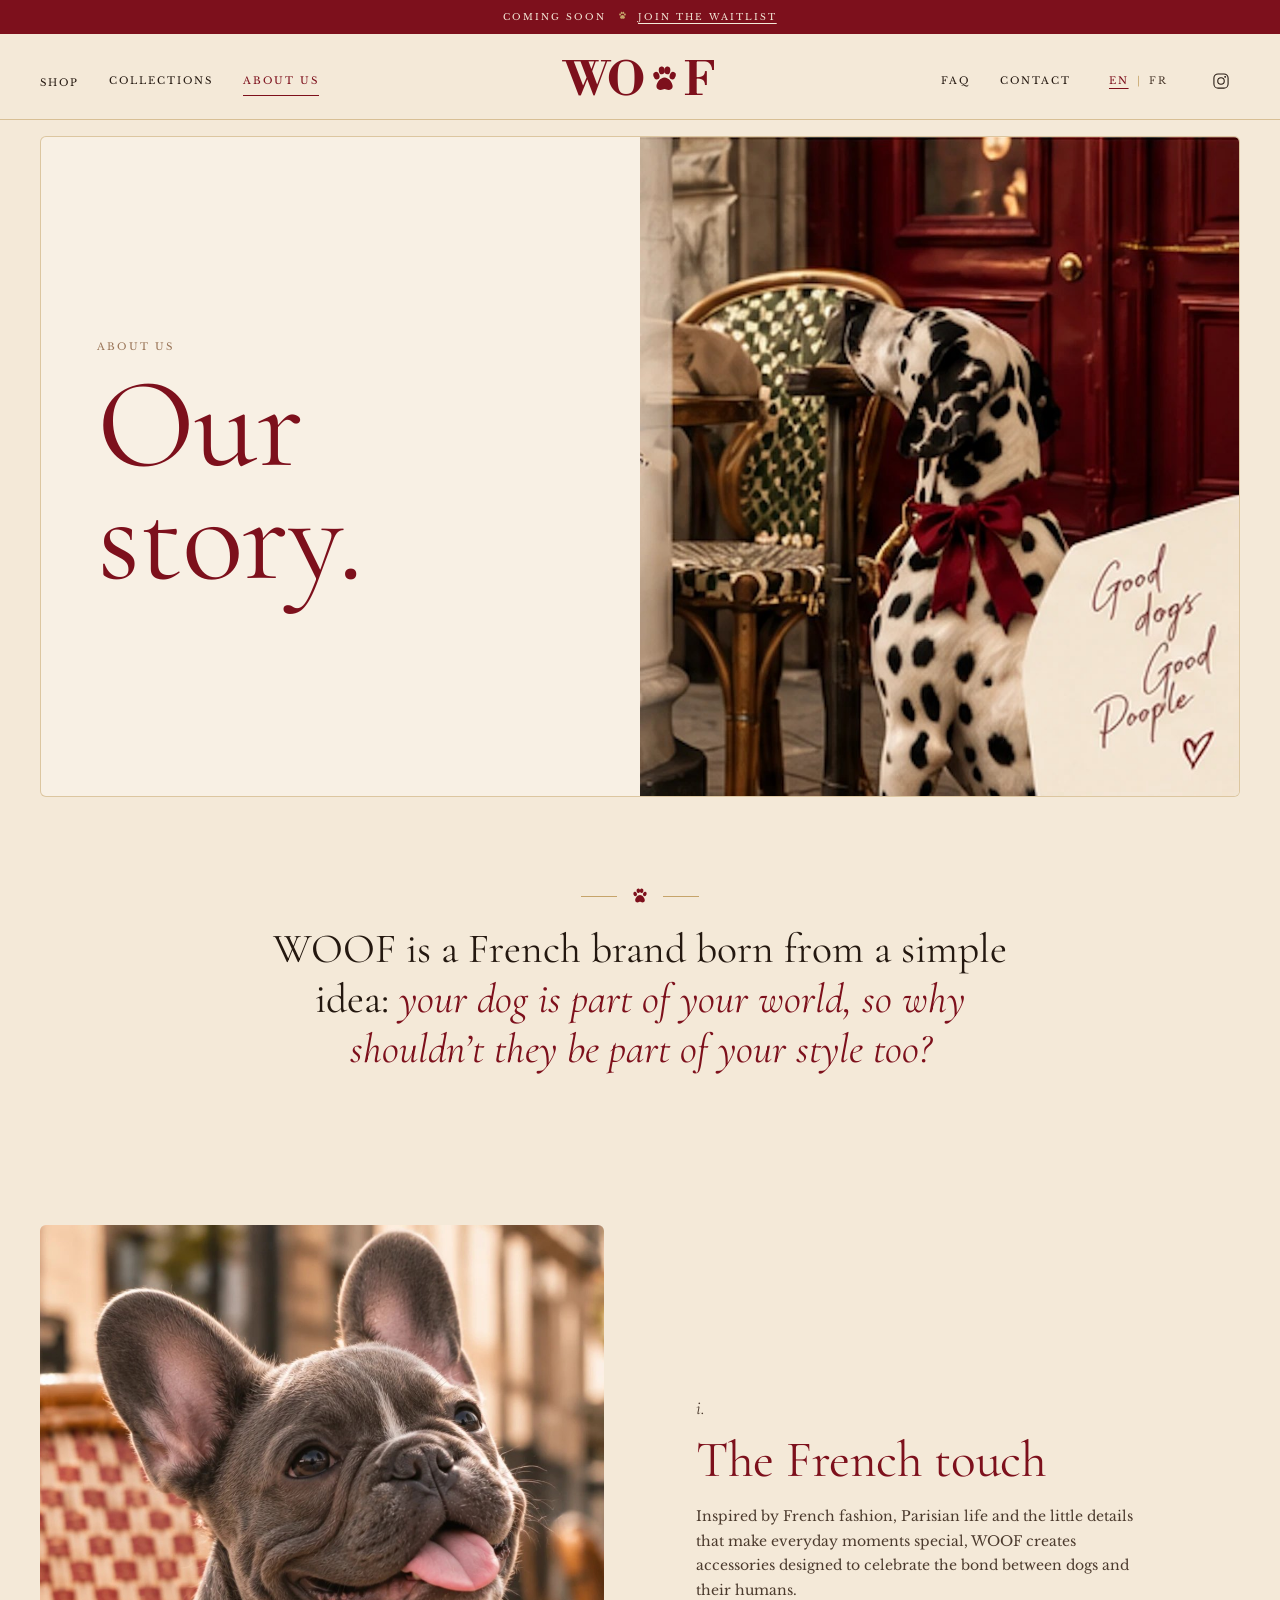
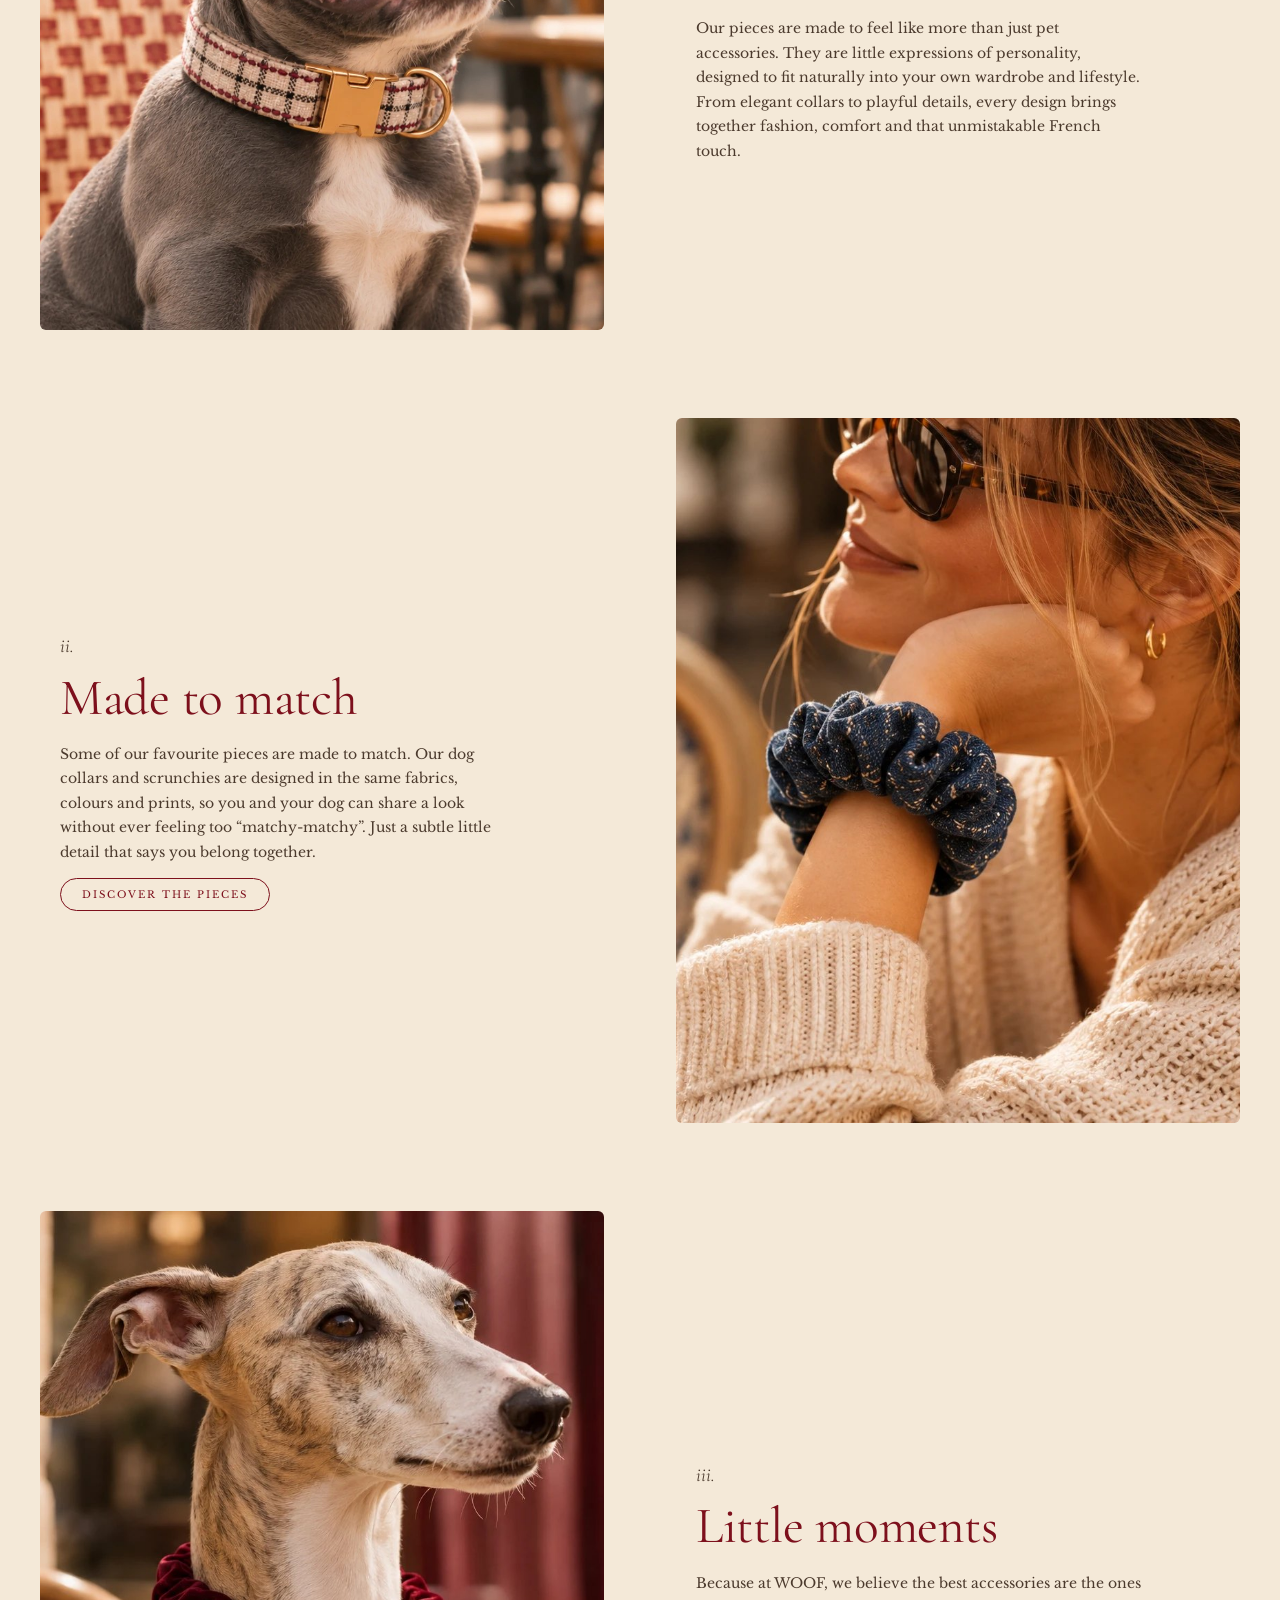
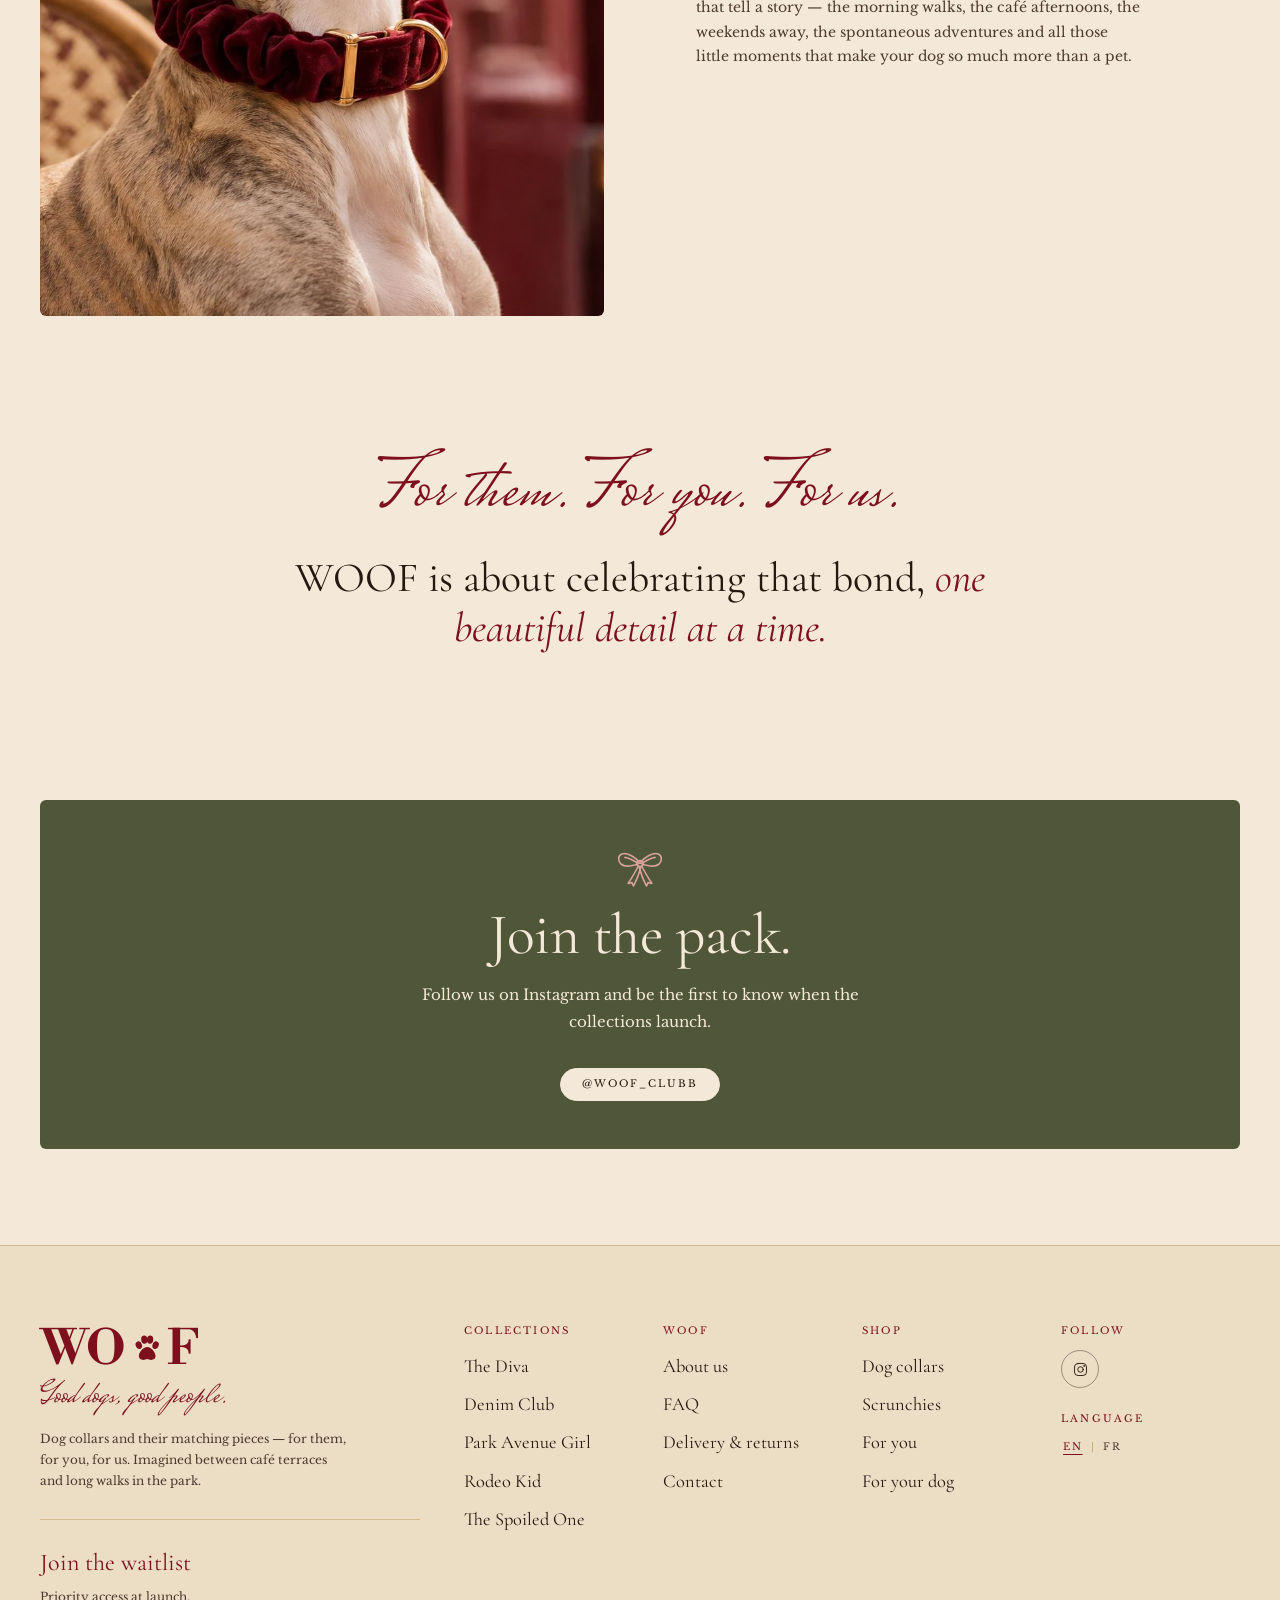
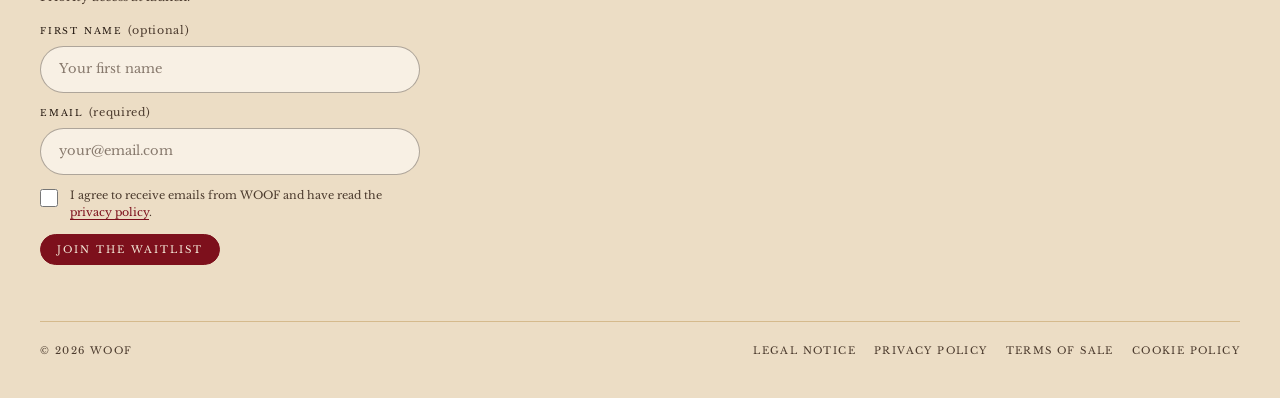
==== commit 7dd00868: "Social sharing preview: real WOOF image with absolute URLs - images/og-partage.jpg replaced by the W" ====
--- a/about.html
+++ b/about.html
@@ -6,12 +6,28 @@
   <title data-i18n="page.about.title">About us — WOOF</title>
   <meta name="description" content="WOOF is a French brand born from a simple idea: your dog is part of your world, so why shouldn&#x27;t they be part of your style too?" data-i18n-attr="content:page.about.desc">
   <meta name="theme-color" content="#F4E9D8">
-  <!-- Aperçu lors d'un partage sur les réseaux sociaux -->
+  <!-- ===== APERÇU DE PARTAGE (WhatsApp, Instagram, Facebook, iMessage, X…) =====
+       Les adresses doivent être COMPLÈTES (https://…) : les réseaux sociaux ne comprennent pas
+       les chemins relatifs. Image : images/og-partage.jpg (1536 × 1024, JPEG). -->
+  <link rel="canonical" href="https://carlaguedj.github.io/Woof/about.html">
   <meta property="og:type" content="website">
   <meta property="og:site_name" content="WOOF">
+  <meta property="og:locale" content="en_GB">
+  <meta property="og:locale:alternate" content="fr_FR">
+  <meta property="og:url" content="https://carlaguedj.github.io/Woof/about.html">
   <meta property="og:title" content="About us — WOOF">
   <meta property="og:description" content="WOOF is a French brand born from a simple idea: your dog is part of your world, so why shouldn&#x27;t they be part of your style too?">
-  <meta property="og:image" content="images/og-partage.jpg">
+  <meta property="og:image" content="https://carlaguedj.github.io/Woof/images/og-partage.jpg">
+  <meta property="og:image:secure_url" content="https://carlaguedj.github.io/Woof/images/og-partage.jpg">
+  <meta property="og:image:type" content="image/jpeg">
+  <meta property="og:image:width" content="1536">
+  <meta property="og:image:height" content="1024">
+  <meta property="og:image:alt" content="WOOF — illustration of a Parisian café terrace with a woman and her dogs wearing WOOF accessories">
+  <meta name="twitter:card" content="summary_large_image">
+  <meta name="twitter:title" content="About us — WOOF">
+  <meta name="twitter:description" content="WOOF is a French brand born from a simple idea: your dog is part of your world, so why shouldn&#x27;t they be part of your style too?">
+  <meta name="twitter:image" content="https://carlaguedj.github.io/Woof/images/og-partage.jpg">
+  <meta name="twitter:image:alt" content="WOOF — illustration of a Parisian café terrace with a woman and her dogs wearing WOOF accessories">
   <link rel="icon" href="images/favicon.svg" type="image/svg+xml">
   <!-- Polices Google : Cormorant Garamond (titres), Libre Baskerville (texte), Mrs Saint Delafield (manuscrit), Libre Bodoni (logo) -->
   <link rel="preconnect" href="https://fonts.googleapis.com">
--- a/css/style.css
+++ b/css/style.css
@@ -982,13 +982,7 @@
 .talk__motto { font-size: .625rem; letter-spacing: .26em; text-transform: uppercase; color: var(--bordeaux); margin: 10px 0 0; }
 .stars { display: inline-flex; gap: 5px; font-size: .8rem; letter-spacing: 0; color: rgba(198, 164, 106, .35); }
 .stars .is-on { color: var(--gold); }
-.talk__list {
-  display: grid; grid-auto-flow: column; grid-auto-columns: 82%; gap: var(--gap);
-  overflow-x: auto; scroll-snap-type: x mandatory; scrollbar-width: none;
-  margin-right: calc(var(--gutter) * -1); padding-right: var(--gutter);
-}
-.talk__list::-webkit-scrollbar { display: none; }
-.talk-card { scroll-snap-align: start; }
+
 .talk-card figure {
   margin: 0; height: 100%;
   display: flex; flex-direction: column; gap: 16px;
@@ -1008,7 +1002,6 @@
 .talk__note { text-align: center; font-size: .6875rem; font-style: italic; color: var(--espresso-soft); margin: 24px 0 0; }
 @media (min-width: 900px) {
   .talk { padding: 96px 0 110px; }
-  .talk__list { grid-auto-flow: row; grid-template-columns: repeat(4, 1fr); overflow: visible; margin-right: 0; padding-right: 0; gap: 18px; }
 }
 
 /* ==========================================================================
@@ -1184,3 +1177,107 @@
 .legal-list { margin: 0 0 14px; }
 .legal-list li { position: relative; padding-left: 18px; margin-bottom: 4px; }
 .legal-list li::before { content: ""; position: absolute; left: 0; top: .9em; width: 9px; height: 1px; background: var(--gold); }
+
+/* ==========================================================================
+   Accueil — bande Instagram (compacte)
+   ========================================================================== */
+.insta-strip { padding: 8px 0 64px; }
+.insta-strip__head { display: flex; align-items: baseline; gap: 6px 16px; flex-wrap: wrap; margin-bottom: 16px; }
+.insta-strip__head .eyebrow { color: var(--camel); width: 100%; }
+.insta-strip__title { font-size: clamp(1.6rem, 5vw, 2.1rem); }
+.insta-strip__title a:hover { opacity: .8; }
+.insta-strip__head .link-arrow { margin-left: auto; }
+.insta-strip__grid {
+  display: grid; grid-auto-flow: column; grid-auto-columns: 38%; gap: 8px;
+  overflow-x: auto; scroll-snap-type: x mandatory; scrollbar-width: none;
+  margin-right: calc(var(--gutter) * -1); padding-right: var(--gutter);
+}
+.insta-strip__grid::-webkit-scrollbar { display: none; }
+.insta-strip__grid li { scroll-snap-align: start; }
+.insta-strip__grid a { display: block; position: relative; overflow: hidden; border-radius: 3px; aspect-ratio: 1; background: var(--ivory-deep); }
+.insta-strip__grid img { width: 100%; height: 100%; object-fit: cover; transition: transform 1s var(--ease); }
+.insta-strip__grid a::after { content: ""; position: absolute; inset: 0; background: rgba(125, 16, 28, 0); transition: background-color .4s var(--ease); }
+.insta-strip__grid a:hover img { transform: scale(1.04); }
+.insta-strip__grid a:hover::after { background: rgba(125, 16, 28, .15); }
+@media (min-width: 768px) {
+  .insta-strip__grid { grid-auto-flow: row; grid-template-columns: repeat(5, 1fr); overflow: visible; margin-right: 0; padding-right: 0; gap: 10px; }
+  .insta-strip { padding-bottom: 80px; }
+}
+
+/* ==========================================================================
+   Avis : une seule ligne qui défile (marquee)
+   ========================================================================== */
+.talk__marquee {
+  --gap: 18px;
+  position: relative; overflow: hidden;
+  margin: 0 calc(var(--gutter) * -1);
+  -webkit-mask-image: linear-gradient(90deg, transparent, #000 7%, #000 93%, transparent);
+          mask-image: linear-gradient(90deg, transparent, #000 7%, #000 93%, transparent);
+}
+.talk__list { display: flex; gap: var(--gap); width: max-content; padding: 4px 0; animation: talk-marquee var(--marquee-duration, 70s) linear infinite; }
+.talk__marquee:hover .talk__list, .talk__marquee:focus-within .talk__list, .talk__marquee.is-paused .talk__list { animation-play-state: paused; }
+.talk-card { flex: 0 0 300px; }
+.talk-card figure { padding: 26px 24px 22px; }
+.talk-card blockquote p { font-size: 1.25rem; }
+@keyframes talk-marquee { to { transform: translateX(calc(-50% - var(--gap) / 2)); } }
+.talk__controls { text-align: center; margin: 18px 0 0; }
+.talk__toggle { font-size: .5625rem; letter-spacing: .22em; text-transform: uppercase; color: var(--espresso-soft); border-bottom: 1px solid rgba(198, 164, 106, .7); padding: 4px 0; transition: color .3s; }
+.talk__toggle:hover { color: var(--bordeaux); }
+@media (min-width: 900px) { .talk-card { flex-basis: 340px; } }
+@media (prefers-reduced-motion: reduce) {
+  .talk__list { animation: none; }
+  .talk__marquee { overflow-x: auto; -webkit-mask-image: none; mask-image: none; }
+  .talk-card[aria-hidden="true"], .talk__controls { display: none; }
+}
+
+/* ==========================================================================
+   Page Shop : collections (bannière cliquable + 2 produits)
+   ========================================================================== */
+.shop-colls { display: grid; gap: 64px; padding-top: 6px; }
+.shop-coll { scroll-margin-top: calc(var(--header-h) + 16px); }
+.shop-coll__banner {
+  position: relative; display: block; overflow: hidden;
+  border-radius: var(--radius); background: var(--camel);
+  aspect-ratio: 4 / 3; color: var(--ivory);
+}
+.shop-coll__banner img { position: absolute; inset: 0; width: 100%; height: 100%; object-fit: cover; transition: transform 1.4s var(--ease); }
+.shop-coll__banner::after { content: ""; position: absolute; inset: 0; background: linear-gradient(0deg, rgba(36, 24, 16, .62) 0%, rgba(36, 24, 16, .12) 55%, rgba(36, 24, 16, 0) 100%); }
+.shop-coll__banner.is-link:hover img { transform: scale(1.03); }
+.shop-coll__text { position: absolute; left: 22px; right: 22px; bottom: 22px; z-index: 1; display: flex; flex-direction: column; gap: 6px; }
+.shop-coll__eyebrow { font-size: .5625rem; letter-spacing: .24em; text-transform: uppercase; opacity: .9; }
+.shop-coll__name { font-family: var(--font-title); font-size: clamp(2.6rem, 10vw, 5.4rem); line-height: .95; }
+.shop-coll__tagline { font-family: var(--font-title); font-style: italic; font-size: clamp(1.05rem, 3vw, 1.4rem); }
+.shop-coll__cta { display: inline-flex; align-items: center; gap: .6em; margin-top: 8px; font-size: .5625rem; letter-spacing: .22em; text-transform: uppercase; border-bottom: 1px solid rgba(244, 233, 216, .7); padding-bottom: 4px; align-self: flex-start; }
+.shop-coll__cta .icon { transition: transform .35s var(--ease); }
+.shop-coll__banner.is-link:hover .shop-coll__cta .icon { transform: translateX(4px); }
+.shop-coll__status { position: absolute; top: 16px; left: 16px; z-index: 1; background: var(--ivory); color: var(--bordeaux); font-size: .5625rem; letter-spacing: .22em; text-transform: uppercase; padding: 7px 14px; border-radius: 999px; }
+.shop-coll__set { font-size: .625rem; letter-spacing: .2em; text-transform: uppercase; color: var(--espresso-soft); margin: 16px 2px 0; }
+.shop-coll__set strong { font-family: var(--font-title); font-size: 1.3rem; letter-spacing: 0; font-weight: 500; color: var(--bordeaux); margin-left: 6px; }
+.shop-coll__products { display: grid; gap: 12px; margin-top: 14px; }
+.spc {
+  display: grid; grid-template-columns: 112px 1fr; gap: 16px; align-items: center;
+  background: var(--ivory-light); border: 1px solid rgba(198, 164, 106, .45); border-radius: var(--radius);
+  padding: 12px;
+}
+.spc__img { display: block; aspect-ratio: 1; overflow: hidden; border-radius: 4px; background: var(--ivory-deep); }
+.spc__img img { width: 100%; height: 100%; object-fit: cover; transition: transform 1s var(--ease); }
+.spc:hover .spc__img img { transform: scale(1.05); }
+.spc__type { font-size: .5625rem; letter-spacing: .22em; text-transform: uppercase; color: var(--camel); margin: 0 0 2px; }
+.spc__name { font-size: 1.35rem; line-height: 1.1; color: var(--espresso); margin-bottom: 4px; }
+.spc__name a:hover { color: var(--bordeaux); }
+.spc__short { display: none; font-size: .75rem; color: var(--espresso-soft); margin: 0 0 8px; }
+.spc__price { display: flex; align-items: center; flex-wrap: wrap; gap: 8px; margin: 0 0 10px; }
+.spc__amount { font-family: var(--font-title); font-size: 1.3rem; color: var(--espresso); }
+.spc .badge-soon { padding: .45em 1em; font-size: .5rem; }
+.spc .btn { padding: .85em 1.3em; }
+@media (min-width: 700px) {
+  .shop-coll__banner { aspect-ratio: 3 / 1; }
+  .shop-coll__text { left: 44px; bottom: 36px; right: auto; max-width: 60%; }
+  .shop-coll__status { top: 22px; left: 22px; }
+  .shop-coll__products { grid-template-columns: 1fr 1fr; gap: 16px; }
+  .spc { grid-template-columns: 170px 1fr; padding: 16px; gap: 22px; }
+  .spc__short { display: block; }
+}
+@media (min-width: 1100px) { .spc { grid-template-columns: 200px 1fr; } .shop-colls { gap: 88px; } }
+/* Boutons des cartes produit : le texte peut passer à la ligne (libellés plus longs en français) */
+.product-card .btn, .spc .btn { white-space: normal; text-align: center; line-height: 1.35; }
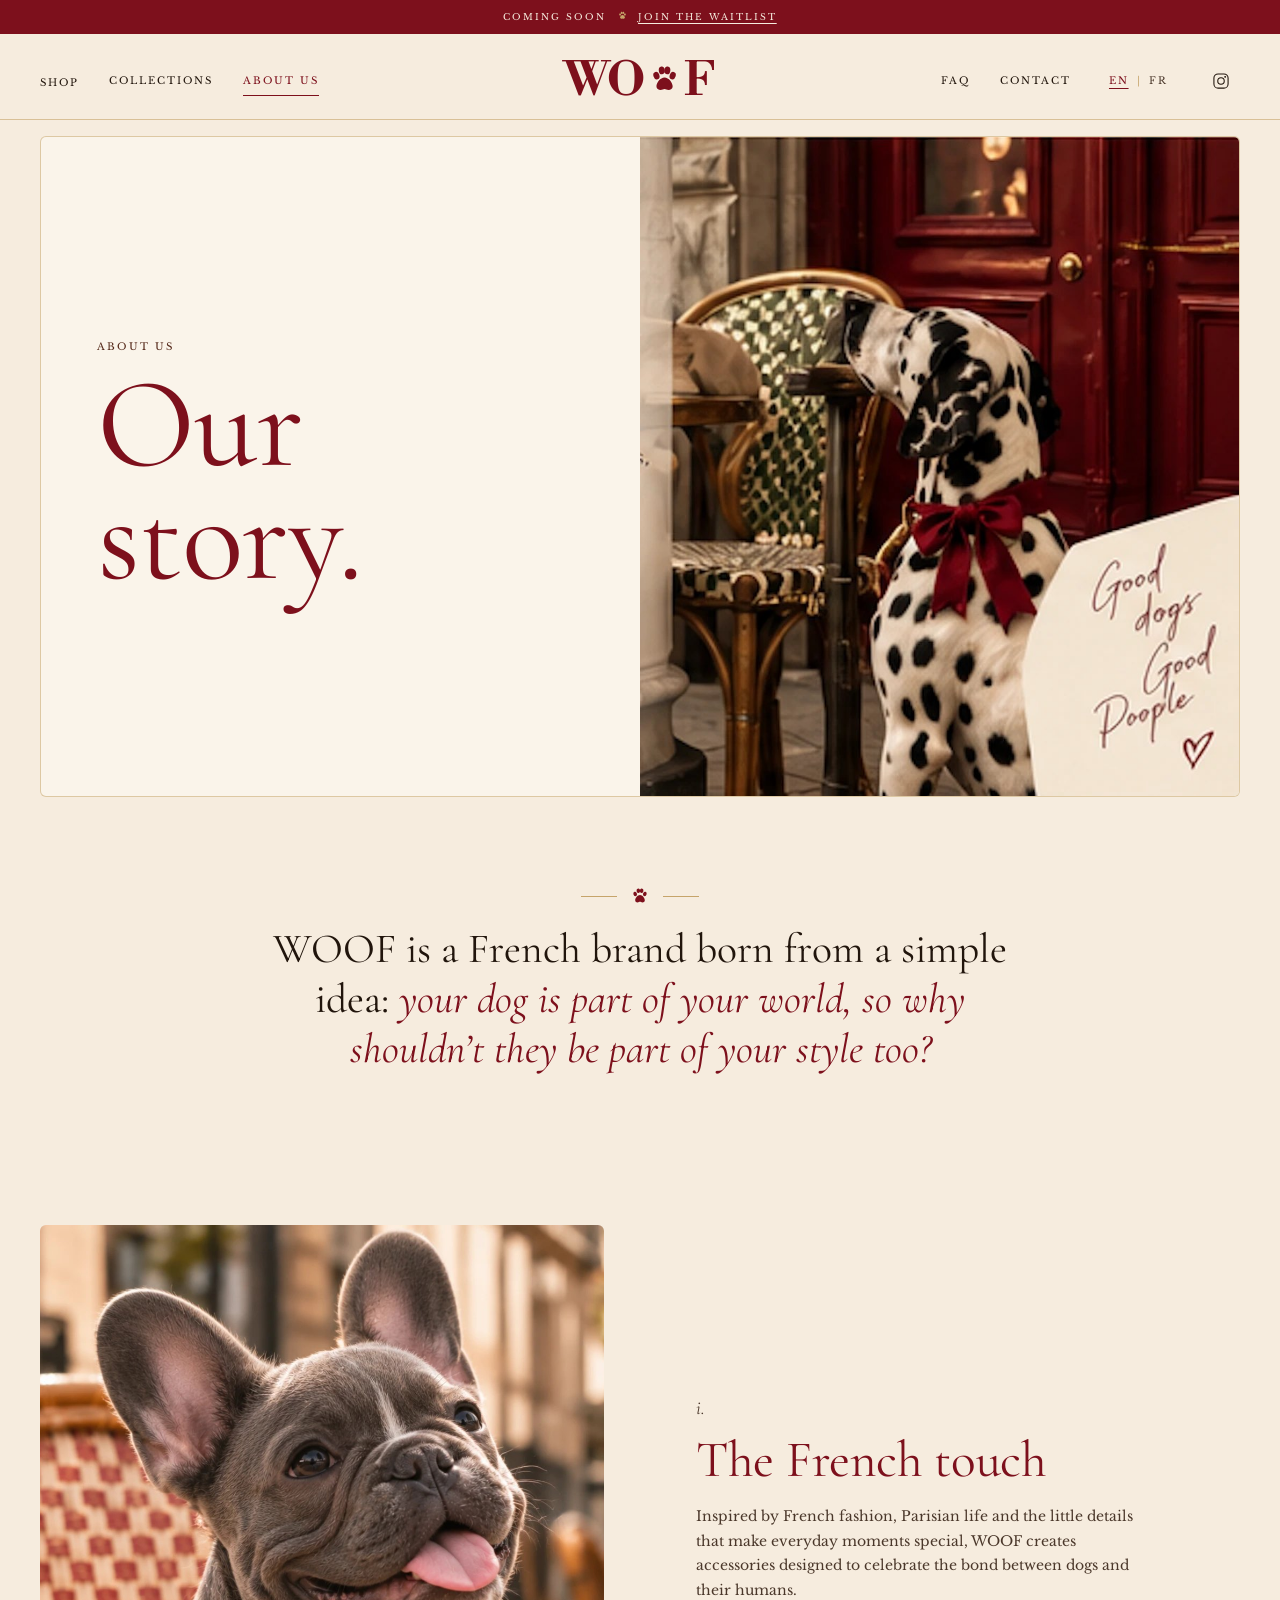
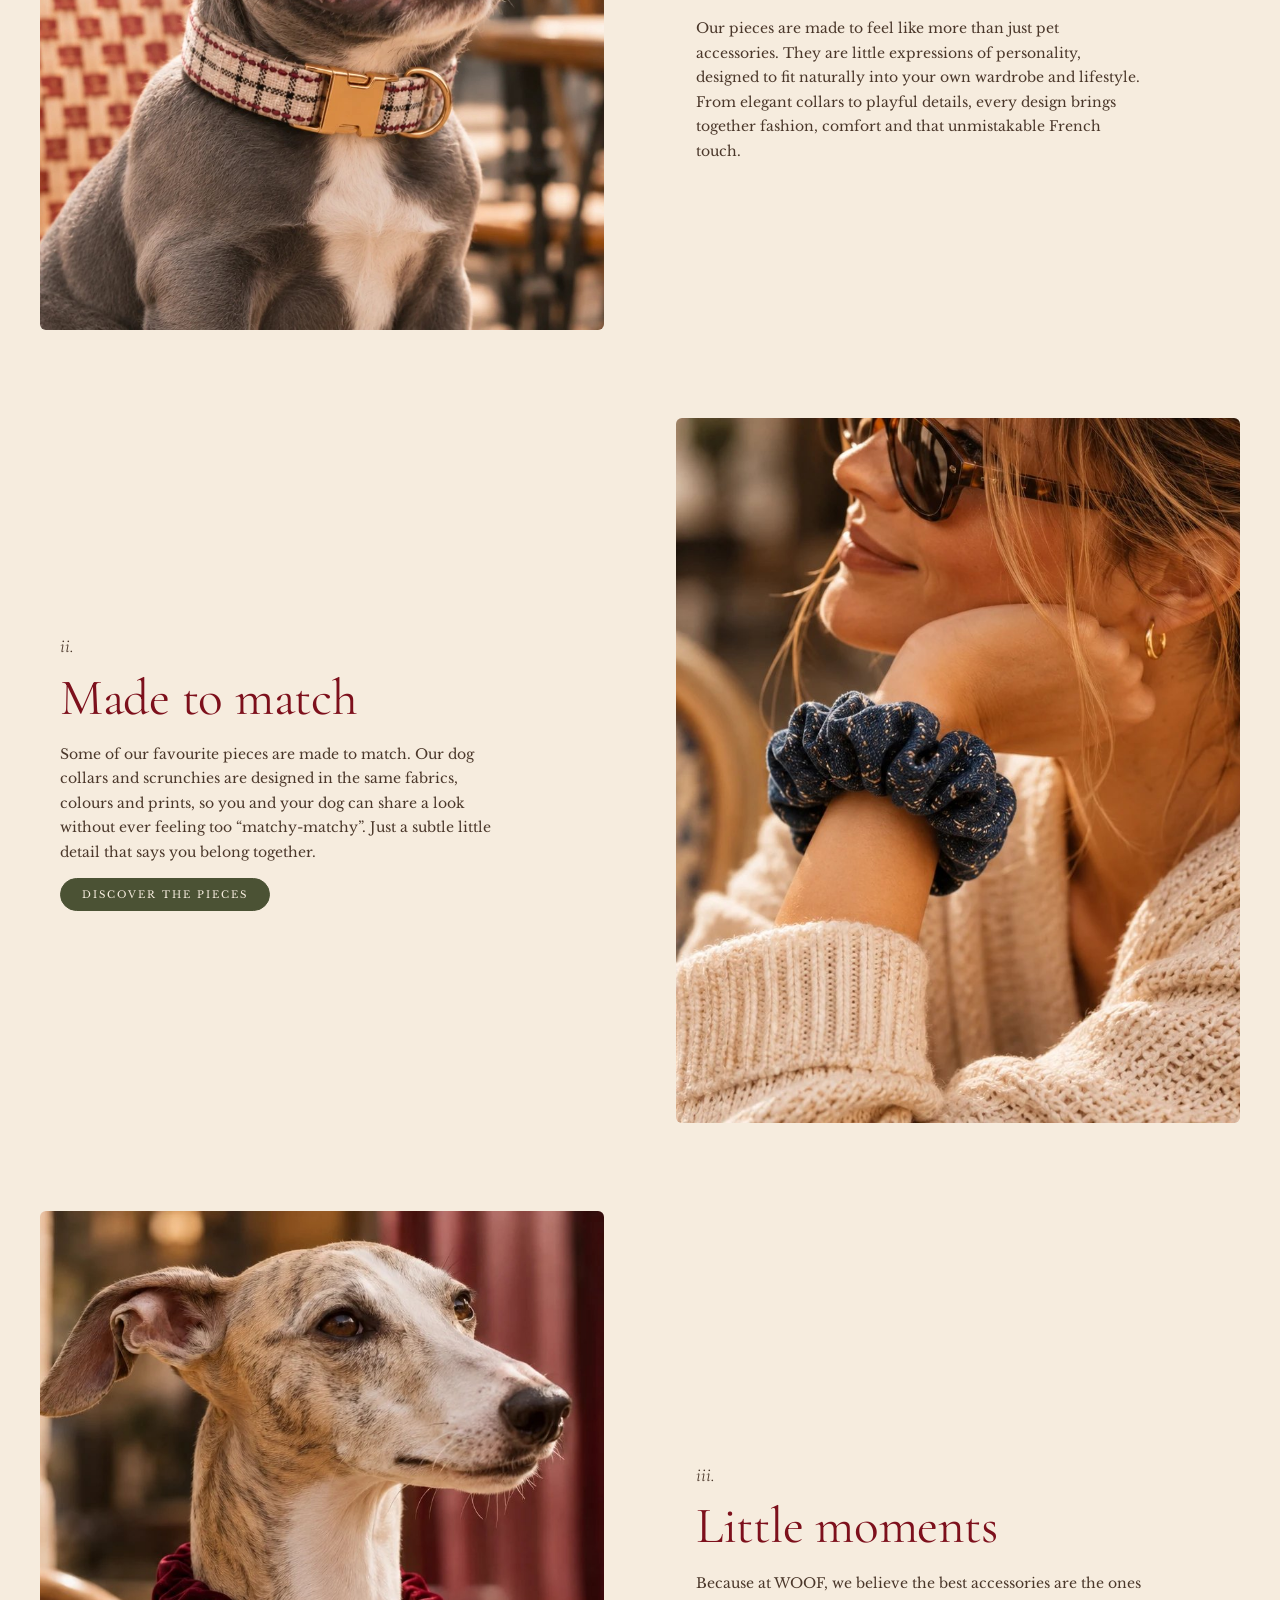
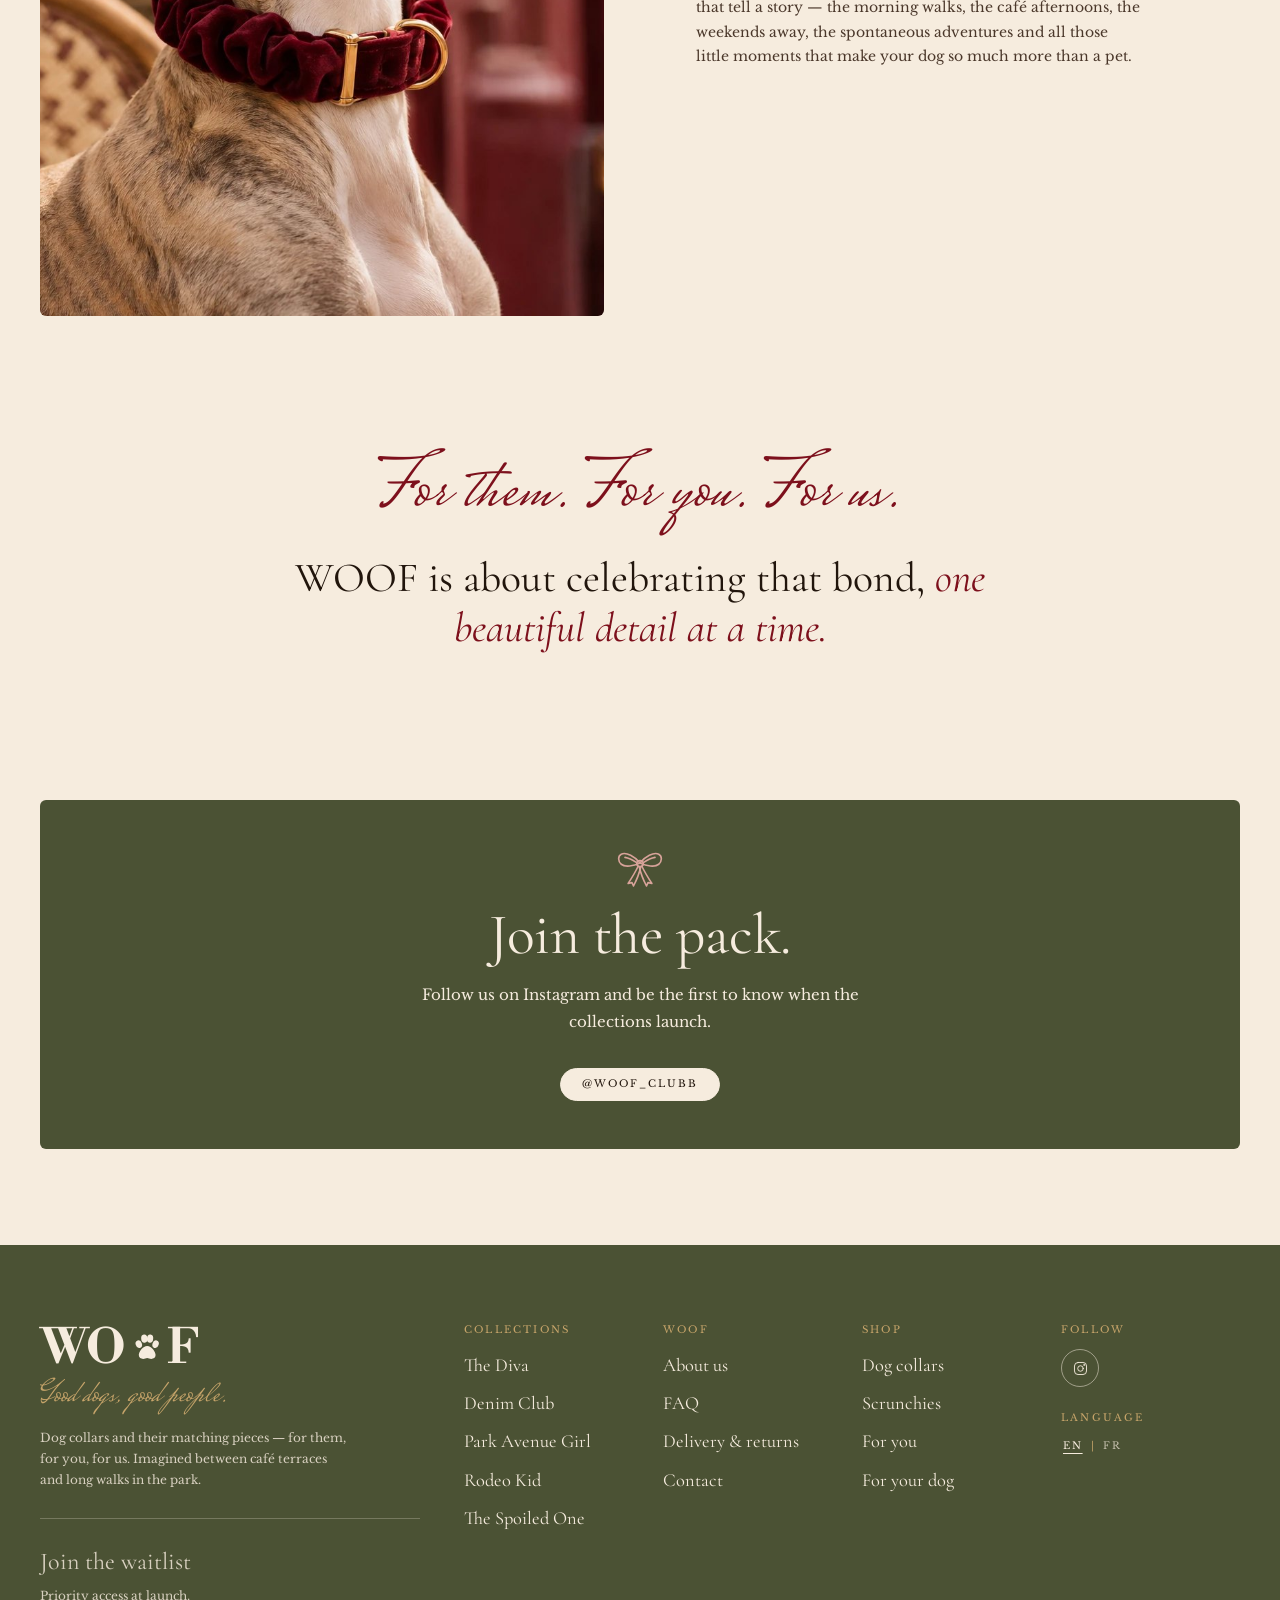
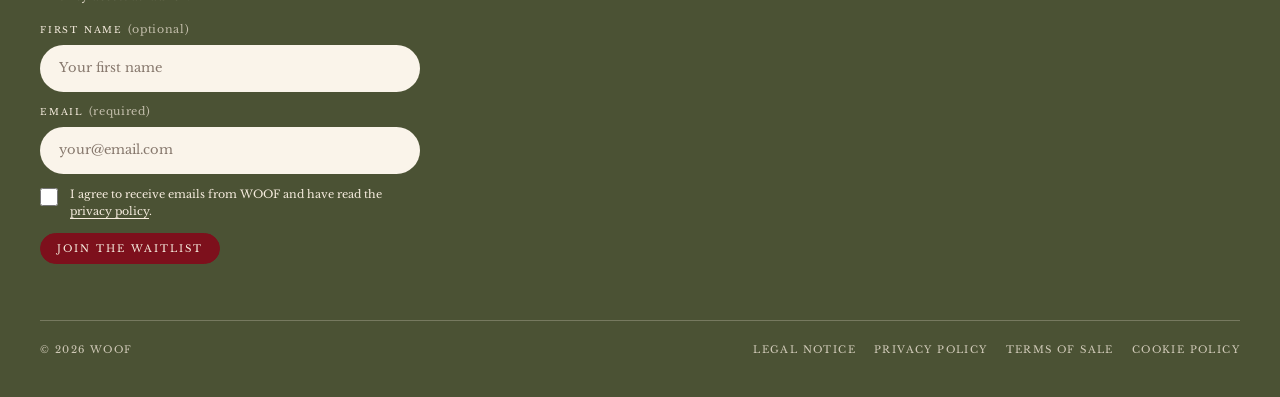
==== commit 914ef743: "New palette with olive accents, new hero and Diva cover, bows, olive footer - Colours: cream #F6ECDE" ====
--- a/about.html
+++ b/about.html
@@ -5,7 +5,7 @@
   <meta name="viewport" content="width=device-width, initial-scale=1">
   <title data-i18n="page.about.title">About us — WOOF</title>
   <meta name="description" content="WOOF is a French brand born from a simple idea: your dog is part of your world, so why shouldn&#x27;t they be part of your style too?" data-i18n-attr="content:page.about.desc">
-  <meta name="theme-color" content="#F4E9D8">
+  <meta name="theme-color" content="#F6ECDE">
   <!-- ===== APERÇU DE PARTAGE (WhatsApp, Instagram, Facebook, iMessage, X…) =====
        Les adresses doivent être COMPLÈTES (https://…) : les réseaux sociaux ne comprennent pas
        les chemins relatifs. Image : images/og-partage.jpg (1536 × 1024, JPEG). -->
@@ -129,7 +129,7 @@
     </ul>
     <!-- Illustration du menu : images/menu-dalmatien.png -->
     <div class="mobile-menu__art">
-      <img src="images/menu-dalmatien.png" alt="" width="487" height="473">
+      <img src="images/menu-dalmatien.png" alt="" width="885" height="966">
     </div>
     <div class="mobile-menu__foot">
       <a href="index.html#waitlist" data-i18n="nav.waitlist">Join the waitlist</a>
@@ -172,7 +172,7 @@
           <p class="chapter__num">ii.</p>
           <h2>Made to match</h2>
           <p>Some of our favourite pieces are made to match. Our dog collars and scrunchies are designed in the same fabrics, colours and prints, so you and your dog can share a look without ever feeling too “matchy-matchy”. Just a subtle little detail that says you belong together.</p>
-          <a class="btn btn--outline" href="shop.html">Discover the pieces</a>
+          <a class="btn btn--olive" href="shop.html">Discover the pieces</a>
         </div>
       </article>
 
--- a/css/style.css
+++ b/css/style.css
@@ -7,14 +7,17 @@
 
 :root {
   /* ---- Couleurs de la marque ---- */
-  --ivory: #F4E9D8;        /* Ivoire chaud : fond principal */
-  --ivory-deep: #ECDDC5;   /* Ivoire un peu plus foncé : blocs, pied de page */
-  --ivory-light: #F8F0E4;  /* Ivoire clair : cartes (jamais de blanc pur) */
+  /* Répartition visée : 60–65 % crème, 20–25 % bordeaux, 7–10 % olive, le reste espresso / or / châtaigne */
+  --ivory: #F6ECDE;        /* Crème / Warm Ivory : fond principal */
+  --ivory-deep: #EEDFC9;   /* Crème un peu plus foncé : blocs */
+  --ivory-light: #FAF4EA;  /* Crème clair : cartes (jamais de blanc pur) */
   --bordeaux: #7D101C;     /* Couleur signature : logo, titres, boutons */
   --bordeaux-dark: #5F0C16;/* Bordeaux au survol des boutons */
-  --espresso: #241810;     /* Texte et contours */
-  --espresso-soft: #4B3A2D;/* Texte secondaire */
-  --olive: #4F5738;        /* Menu mobile, accents nature */
+  --espresso: #21150C;     /* Texte et contours */
+  --espresso-soft: #4A372A;/* Texte secondaire */
+  --olive: #4B5234;        /* Couleur secondaire : pied de page, bande, quelques boutons */
+  --olive-dark: #3A4027;   /* Olive au survol des boutons */
+  --chestnut: #542819;     /* Châtaigne : petits titres, accents chaleureux */
   --gold: #C6A46A;         /* Petits détails, filets */
   --rose: #D8A39A;         /* Très rare : petits détails décoratifs */
   --camel: #9A7558;        /* Éléments secondaires */
@@ -175,7 +178,7 @@
   border-bottom: 1px solid rgba(198, 164, 106, .6);
   transition: box-shadow .4s var(--ease);
 }
-.site-header.is-scrolled { box-shadow: 0 10px 24px -20px rgba(36, 24, 16, .55); }
+.site-header.is-scrolled { box-shadow: 0 10px 24px -20px rgba(33, 21, 12, .55); }
 .header-inner {
   display: grid; grid-template-columns: 1fr auto 1fr; align-items: center;
   height: var(--header-h); max-width: var(--max); margin: 0 auto; padding: 0 var(--gutter);
@@ -289,7 +292,7 @@
 @keyframes heroZoom { from { transform: scale(1.06); } to { transform: scale(1); } }
 .hero::after {
   content: ""; position: absolute; inset: 0;
-  background: linear-gradient(180deg, rgba(36, 24, 16, 0) 35%, rgba(36, 24, 16, .5) 100%);
+  background: linear-gradient(180deg, rgba(33, 21, 12, 0) 35%, rgba(33, 21, 12, .5) 100%);
 }
 .hero__content { position: relative; z-index: 1; padding: 0 22px 34px; width: 100%; }
 .hero__title {
@@ -311,7 +314,7 @@
 .hero__badge .icon { font-size: 22px; }
 @media (min-width: 768px) {
   .hero { align-items: center; }
-  .hero::after { background: linear-gradient(90deg, rgba(36, 24, 16, .5) 0%, rgba(36, 24, 16, 0) 60%); }
+  .hero::after { background: linear-gradient(90deg, rgba(33, 21, 12, .5) 0%, rgba(33, 21, 12, 0) 60%); }
   .hero__content { padding: 0 56px; }
   .hero__badge { left: 56px; right: auto; bottom: 40px; }
 }
@@ -364,7 +367,7 @@
 }
 .tile > img { position: absolute; inset: 0; width: 100%; height: 100%; object-fit: cover; transition: transform 1.2s var(--ease); }
 .tile:hover > img { transform: scale(1.03); }
-.tile::after { content: ""; position: absolute; inset: 0; background: linear-gradient(180deg, rgba(36, 24, 16, 0) 40%, rgba(36, 24, 16, .55) 100%); }
+.tile::after { content: ""; position: absolute; inset: 0; background: linear-gradient(180deg, rgba(33, 21, 12, 0) 40%, rgba(33, 21, 12, .55) 100%); }
 .tile__content { position: relative; z-index: 1; padding: 26px 22px 28px; }
 .tile__title { color: var(--ivory); font-size: clamp(2.8rem, 11vw, 4.6rem); line-height: .92; margin-bottom: 22px; }
 .tile__title em { font-style: italic; display: block; }
@@ -436,7 +439,7 @@
   border: 1px solid rgba(198, 164, 106, .6);
   border-radius: 4px;
   transform: rotate(-4deg);
-  box-shadow: 0 16px 30px -18px rgba(36, 24, 16, .6);
+  box-shadow: 0 16px 30px -18px rgba(33, 21, 12, .6);
 }
 .note-card .script { font-size: 2.1rem; line-height: .95; display: block; }
 .note-card .icon { color: var(--rose); font-size: 16px; margin-top: 6px; }
@@ -482,7 +485,7 @@
 @media (min-width: 768px) { .duo { grid-template-columns: 1fr 1fr; } .duo__tile { min-height: 560px; } }
 
 /* Grille des 4 collections */
-.cat-card__label small { display: block; font-size: .5625rem; color: var(--camel); letter-spacing: .2em; margin-top: 2px; }
+.cat-card__label small { display: block; font-size: .5625rem; color: var(--chestnut); letter-spacing: .2em; margin-top: 2px; }
 @media (min-width: 768px) { .cat-grid--4 { grid-template-columns: repeat(4, 1fr); } .cat-grid--5 { grid-template-columns: repeat(5, 1fr); } }
 .cat-grid--5 .cat-card .media { aspect-ratio: 3 / 4; }
 .cat-card .media .product-card__tag { background: var(--bordeaux); color: var(--ivory); }
@@ -494,7 +497,7 @@
   position: relative; margin: 0; overflow: hidden;
   border-radius: var(--radius); background: var(--ivory-deep);
   aspect-ratio: 3 / 4;
-  box-shadow: 0 24px 40px -30px rgba(36, 24, 16, .55);
+  box-shadow: 0 24px 40px -30px rgba(33, 21, 12, .55);
 }
 .coll__cover img { width: 100%; height: 100%; object-fit: cover; transition: transform 1.2s var(--ease); }
 .coll__cover:hover img { transform: scale(1.02); }
@@ -507,7 +510,7 @@
 .coll__cover .coll__status { position: absolute; left: 14px; bottom: 14px; margin: 0; background: var(--bordeaux); color: var(--ivory); }
 .coll__side { display: flex; flex-direction: column; gap: 18px; }
 .coll__head { padding: 10px 2px 0; border-top: 1px solid rgba(198, 164, 106, .6); }
-.coll__head .eyebrow { color: var(--camel); margin: 12px 0 6px; }
+.coll__head .eyebrow { color: var(--chestnut); margin: 12px 0 6px; }
 .coll__name { font-size: clamp(2.4rem, 8vw, 3.6rem); }
 .coll__tagline { font-family: var(--font-title); font-style: italic; font-size: 1.25rem; margin: 6px 0 0; color: var(--espresso-soft); }
 .coll__products { display: grid; grid-template-columns: 1fr 1fr; gap: var(--gap); align-content: start; }
@@ -526,7 +529,7 @@
 /* ---------- Filtres de la boutique ---------- */
 .filters { display: flex; flex-wrap: wrap; gap: 8px; }
 .filter {
-  border: 1px solid rgba(36, 24, 16, .35); border-radius: 999px;
+  border: 1px solid rgba(33, 21, 12, .35); border-radius: 999px;
   padding: .85em 1.4em; font-size: .5625rem; letter-spacing: .2em; text-transform: uppercase;
   transition: background-color .3s, color .3s, border-color .3s;
 }
@@ -535,7 +538,7 @@
 
 /* ---------- Produits ---------- */
 .shop-head { display: flex; align-items: flex-end; justify-content: space-between; gap: 20px; margin-bottom: 26px; flex-wrap: wrap; }
-.shop-head .eyebrow { color: var(--camel); margin-bottom: 8px; }
+.shop-head .eyebrow { color: var(--chestnut); margin-bottom: 8px; }
 .product-grid { display: grid; grid-template-columns: repeat(2, 1fr); gap: 26px var(--gap); }
 @media (min-width: 900px) { .product-grid { grid-template-columns: repeat(3, 1fr); gap: 44px var(--gap); } }
 
@@ -617,7 +620,7 @@
 .footer-col a { font-family: var(--font-title); font-size: 1.15rem; transition: color .3s; }
 .footer-col a:hover { color: var(--bordeaux); }
 .socials { display: flex; gap: 10px; margin-top: 4px; }
-.socials a { width: 38px; height: 38px; border: 1px solid rgba(36, 24, 16, .4); border-radius: 50%; display: grid; place-items: center; transition: background-color .3s, color .3s, border-color .3s; }
+.socials a { width: 38px; height: 38px; border: 1px solid rgba(33, 21, 12, .4); border-radius: 50%; display: grid; place-items: center; transition: background-color .3s, color .3s, border-color .3s; }
 .socials a:hover { background: var(--bordeaux); border-color: var(--bordeaux); color: var(--ivory); }
 .socials .icon { font-size: 17px; }
 .footer-bottom {
@@ -637,7 +640,7 @@
    Panier (factice)
    ========================================================================== */
 .cart-overlay {
-  position: fixed; inset: 0; z-index: 90; background: rgba(36, 24, 16, .35);
+  position: fixed; inset: 0; z-index: 90; background: rgba(33, 21, 12, .35);
   opacity: 0; visibility: hidden; transition: opacity .4s var(--ease), visibility 0s .4s;
 }
 .cart-overlay.is-open { opacity: 1; visibility: visible; transition-delay: 0s; }
@@ -661,7 +664,7 @@
 .cart-item img { width: 76px; aspect-ratio: 1; object-fit: cover; border-radius: 4px; background: var(--ivory-deep); }
 .cart-item h3 { font-size: 1.2rem; color: var(--espresso); }
 .cart-item__variant { font-size: .6875rem; color: var(--espresso-soft); margin: 2px 0 8px; }
-.qty { display: inline-flex; align-items: center; border: 1px solid rgba(36, 24, 16, .35); border-radius: 999px; }
+.qty { display: inline-flex; align-items: center; border: 1px solid rgba(33, 21, 12, .35); border-radius: 999px; }
 .qty button { width: 28px; height: 28px; display: grid; place-items: center; }
 .qty span { min-width: 18px; text-align: center; font-size: .75rem; }
 .cart-item__side { text-align: right; display: flex; flex-direction: column; justify-content: space-between; align-items: flex-end; font-size: .8125rem; }
@@ -708,10 +711,10 @@
 .option legend span { text-transform: none; letter-spacing: 0; color: var(--espresso-soft); }
 .swatches, .sizes { display: flex; flex-wrap: wrap; gap: 10px; }
 .swatch input, .size input { position: absolute; opacity: 0; pointer-events: none; }
-.swatch span { display: block; width: 32px; height: 32px; border-radius: 50%; border: 1px solid rgba(36, 24, 16, .25); box-shadow: 0 0 0 3px var(--ivory); cursor: pointer; transition: box-shadow .3s; }
+.swatch span { display: block; width: 32px; height: 32px; border-radius: 50%; border: 1px solid rgba(33, 21, 12, .25); box-shadow: 0 0 0 3px var(--ivory); cursor: pointer; transition: box-shadow .3s; }
 .swatch input:checked + span { box-shadow: 0 0 0 3px var(--ivory), 0 0 0 4px var(--bordeaux); }
 .swatch input:focus-visible + span { outline: 1.5px solid var(--bordeaux); outline-offset: 5px; }
-.size span { display: grid; place-items: center; min-width: 54px; height: 40px; padding: 0 14px; border: 1px solid rgba(36, 24, 16, .35); border-radius: 4px; font-size: .75rem; cursor: pointer; transition: all .3s; }
+.size span { display: grid; place-items: center; min-width: 54px; height: 40px; padding: 0 14px; border: 1px solid rgba(33, 21, 12, .35); border-radius: 4px; font-size: .75rem; cursor: pointer; transition: all .3s; }
 .size span:hover { border-color: var(--bordeaux); }
 .size input:checked + span { background: var(--bordeaux); color: var(--ivory); border-color: var(--bordeaux); }
 .size input:focus-visible + span { outline: 1.5px solid var(--bordeaux); outline-offset: 3px; }
@@ -772,7 +775,7 @@
    ========================================================================== */
 .page-hero { position: relative; margin: var(--gap) var(--gutter) 0; border-radius: var(--radius); overflow: hidden; min-height: 62svh; display: flex; align-items: flex-end; color: var(--ivory); }
 .page-hero > img { position: absolute; inset: 0; width: 100%; height: 100%; object-fit: cover; }
-.page-hero::after { content: ""; position: absolute; inset: 0; background: linear-gradient(180deg, rgba(36, 24, 16, 0) 35%, rgba(36, 24, 16, .5) 100%); }
+.page-hero::after { content: ""; position: absolute; inset: 0; background: linear-gradient(180deg, rgba(33, 21, 12, 0) 35%, rgba(33, 21, 12, .5) 100%); }
 .page-hero__content { position: relative; z-index: 1; padding: 0 22px 34px; }
 .page-hero h1 { color: var(--ivory); font-size: clamp(3.6rem, 15vw, 8rem); line-height: .88; }
 .page-hero .eyebrow { margin-bottom: 14px; }
@@ -785,7 +788,7 @@
 
 .chapter { display: grid; gap: 24px; align-items: center; padding: 26px 0; }
 .chapter .media { aspect-ratio: 4 / 5; }
-.chapter__num { font-family: var(--font-title); font-style: italic; color: var(--camel); font-size: 1.2rem; margin-bottom: 8px; }
+.chapter__num { font-family: var(--font-title); font-style: italic; color: var(--chestnut); font-size: 1.2rem; margin-bottom: 8px; }
 .chapter h2 { font-size: clamp(2.2rem, 7vw, 3.2rem); margin-bottom: 18px; }
 .chapter p { color: var(--espresso-soft); max-width: 32em; }
 @media (min-width: 900px) {
@@ -811,7 +814,7 @@
 .soon__card { display: flex; flex-direction: column; align-items: center; justify-content: center; text-align: center; padding: 56px 24px; gap: 16px; }
 .soon__card .icon--bow { width: 74px; height: 50px; color: var(--bordeaux); }
 .soon__card h1 { font-size: clamp(3rem, 12vw, 5.4rem); line-height: .92; }
-.soon__card .eyebrow { color: var(--camel); }
+.soon__card .eyebrow { color: var(--chestnut); }
 .soon__card .script { font-size: 2.4rem; }
 .soon .media { min-height: 380px; }
 @media (min-width: 900px) { .soon { grid-template-columns: 7fr 5fr; min-height: calc(100svh - var(--header-h) - 140px); } }
@@ -832,14 +835,14 @@
    ========================================================================== */
 .hero--art { display: block; min-height: 0; color: var(--espresso); background: var(--ivory-deep); }
 .hero--art::after { display: none; }
-.hero--art .hero__img { position: relative; inset: auto; height: auto; aspect-ratio: 3 / 2; animation: none; }
+.hero--art .hero__img { position: relative; inset: auto; height: auto; aspect-ratio: 1272 / 724; animation: none; }
 .hero__card {
   position: relative; z-index: 1;
   background: var(--ivory-light);
   padding: 26px 22px 28px;
   border-top: 1px solid rgba(198, 164, 106, .6);
 }
-.hero__card .eyebrow { color: var(--camel); margin-bottom: 10px; }
+.hero__card .eyebrow { color: var(--chestnut); margin-bottom: 10px; }
 .hero--art .hero__title { color: var(--bordeaux); font-size: clamp(3.2rem, 13vw, 6.2rem); line-height: .9; margin-bottom: 14px; }
 .hero__text { color: var(--espresso-soft); margin-bottom: 20px; }
 .hero__actions { display: flex; flex-wrap: wrap; align-items: center; gap: 14px 24px; }
@@ -865,13 +868,13 @@
   background: var(--ivory-light);
   border: 1px solid rgba(198, 164, 106, .7); border-radius: var(--radius);
   padding: 26px 30px;
-  box-shadow: 0 24px 40px -28px rgba(36, 24, 16, .55);
+  box-shadow: 0 24px 40px -28px rgba(33, 21, 12, .55);
   opacity: 0; visibility: hidden; transform: translateY(6px);
   transition: opacity .3s var(--ease), transform .3s var(--ease), visibility 0s .3s;
 }
 .nav-drop__panel::before { content: ""; position: absolute; left: 0; right: 0; top: -20px; height: 20px; }
 .nav-drop:hover .nav-drop__panel, .nav-drop:focus-within .nav-drop__panel { opacity: 1; visibility: visible; transform: none; transition-delay: 0s; }
-.nav-drop__title { font-size: .5625rem; letter-spacing: .22em; text-transform: uppercase; color: var(--camel); margin-bottom: 10px; }
+.nav-drop__title { font-size: .5625rem; letter-spacing: .22em; text-transform: uppercase; color: var(--chestnut); margin-bottom: 10px; }
 .nav-drop__panel li { margin-bottom: 4px; }
 .nav-drop__panel a { font-family: var(--font-title); font-size: 1.2rem; white-space: nowrap; transition: color .3s; }
 .nav-drop__panel a:hover { color: var(--bordeaux); }
@@ -889,17 +892,17 @@
 .mm-sub[open] summary .icon { transform: rotate(90deg); }
 .mm-sub__body { display: flex; flex-direction: column; padding: 0 0 12px 14px; border-left: 1px solid var(--gold); margin-bottom: 6px; }
 .mobile-menu .mm-sub__body a { font-family: var(--font-title); font-size: 1.2rem; padding: 6px 0; opacity: 1; transform: none; text-transform: none; letter-spacing: 0; }
-.mm-sub__body p { font-size: .5625rem; letter-spacing: .22em; text-transform: uppercase; color: var(--camel); margin: 10px 0 2px; }
+.mm-sub__body p { font-size: .5625rem; letter-spacing: .22em; text-transform: uppercase; color: var(--chestnut); margin: 10px 0 2px; }
 
 /* ==========================================================================
    Page Boutique
    ========================================================================== */
 .shop-hero { padding: 40px 0 22px; text-align: center; }
-.shop-hero .eyebrow { color: var(--camel); margin-bottom: 8px; }
+.shop-hero .eyebrow { color: var(--chestnut); margin-bottom: 8px; }
 .shop-hero .section-title { font-size: clamp(2.8rem, 10vw, 4.8rem); margin-bottom: 10px; }
 .shop-hero .lede { margin: 0 auto; }
 .shop-nav { display: grid; gap: 16px; padding: 20px 0; border-top: 1px solid rgba(198, 164, 106, .6); border-bottom: 1px solid rgba(198, 164, 106, .6); margin-bottom: 18px; }
-.shop-nav__label { font-size: .5625rem; letter-spacing: .22em; text-transform: uppercase; color: var(--camel); margin-bottom: 8px; }
+.shop-nav__label { font-size: .5625rem; letter-spacing: .22em; text-transform: uppercase; color: var(--chestnut); margin-bottom: 8px; }
 .filter[aria-current="true"] { background: var(--bordeaux); border-color: var(--bordeaux); color: var(--ivory); }
 .shop-count { font-size: .6875rem; letter-spacing: .14em; text-transform: uppercase; color: var(--espresso-soft); margin-bottom: 16px; }
 @media (min-width: 900px) {
@@ -912,7 +915,7 @@
 .page-hero--split > img { position: static; aspect-ratio: 848 / 934; height: auto; }
 .page-hero--split .page-hero__content { padding: 30px 24px 34px; align-self: center; }
 .page-hero--split h1 { color: var(--bordeaux); }
-.page-hero--split .eyebrow { color: var(--camel); }
+.page-hero--split .eyebrow { color: var(--chestnut); }
 .page-hero--split .script { display: block; font-size: 2.6rem; margin-top: 14px; }
 @media (min-width: 900px) {
   .page-hero--split { grid-template-columns: 1fr 1fr; max-height: 760px; }
@@ -952,9 +955,9 @@
 @media (max-width: 767px) { .home-collections .cat-grid { grid-auto-columns: 62%; } }
 @media (min-width: 900px) {
   /* Illustration entière à gauche, titre à droite : tout tient sur un écran */
-  .hero--art { display: grid; grid-template-columns: minmax(0, min(66%, calc((100vh - 190px) * 1.5))) 1fr; align-items: stretch; }
+  .hero--art { display: grid; grid-template-columns: minmax(0, min(68%, calc((100vh - 190px) * 1.757))) 1fr; align-items: stretch; }
   .hero--art .hero__card > * { align-self: flex-start; text-align: left; grid-column: auto; grid-row: auto; }
-  .hero--art .hero__img { width: 100%; height: auto; aspect-ratio: 3 / 2; }
+  .hero--art .hero__img { width: 100%; height: auto; aspect-ratio: 1272 / 724; }
   .hero--art .hero__card {
     display: flex; flex-direction: column; justify-content: center; gap: 0;
     border-top: 0; border-left: 1px solid rgba(198, 164, 106, .6);
@@ -971,7 +974,7 @@
    ========================================================================== */
 .talk { padding: 72px 0 84px; border-top: 1px solid rgba(198, 164, 106, .55); margin-top: 32px; }
 .talk__head { text-align: center; max-width: 640px; margin: 0 auto 44px; }
-.talk__head .eyebrow { color: var(--camel); margin-bottom: 14px; }
+.talk__head .eyebrow { color: var(--chestnut); margin-bottom: 14px; }
 .talk__title { font-size: clamp(2.4rem, 8vw, 4rem); line-height: 1; }
 .talk__title em { display: block; font-style: italic; }
 .talk__rating { margin-top: 22px; display: flex; flex-direction: column; align-items: center; gap: 4px; }
@@ -1008,12 +1011,12 @@
    Page FAQ
    ========================================================================== */
 .faq-hero { text-align: center; padding: 56px 0 34px; }
-.faq-hero .eyebrow { color: var(--camel); margin-bottom: 10px; }
+.faq-hero .eyebrow { color: var(--chestnut); margin-bottom: 10px; }
 .faq-hero__title { font-size: clamp(4rem, 16vw, 7.5rem); line-height: .9; }
 .faq-hero__lede { font-family: var(--font-title); font-style: italic; font-size: clamp(1.3rem, 4vw, 1.7rem); color: var(--espresso-soft); margin: 14px 0 0; }
 .faq-toc { display: flex; flex-wrap: wrap; justify-content: center; gap: 8px; margin: 30px auto 0; max-width: 860px; }
 .faq-toc a {
-  border: 1px solid rgba(36, 24, 16, .3); border-radius: 999px;
+  border: 1px solid rgba(33, 21, 12, .3); border-radius: 999px;
   padding: .8em 1.3em; font-size: .5625rem; letter-spacing: .18em; text-transform: uppercase;
   transition: background-color .3s, color .3s, border-color .3s;
 }
@@ -1021,7 +1024,7 @@
 .faq { max-width: 860px; }
 .faq-cat { padding: 34px 0 10px; scroll-margin-top: calc(var(--header-h) + 16px); }
 .faq-cat__title { font-size: clamp(1.9rem, 6vw, 2.6rem); padding-bottom: 14px; border-bottom: 1px solid var(--gold); }
-.faq-cat__title span { font-style: italic; color: var(--camel); font-size: .6em; margin-right: 8px; }
+.faq-cat__title span { font-style: italic; color: var(--chestnut); font-size: .6em; margin-right: 8px; }
 .faq-item { border-bottom: 1px solid rgba(198, 164, 106, .5); scroll-margin-top: calc(var(--header-h) + 16px); }
 .faq-item h3 { margin: 0; font-size: inherit; line-height: inherit; }
 .faq-q {
@@ -1052,7 +1055,7 @@
 .faq-list li::before { content: ""; position: absolute; left: 0; top: .9em; width: 9px; height: 1px; background: var(--gold); }
 .faq-table { width: 100%; max-width: 480px; border-collapse: collapse; font-size: .8125rem; margin-bottom: 12px; }
 .faq-table th, .faq-table td { text-align: left; padding: 8px 0; border-bottom: 1px solid rgba(198, 164, 106, .4); }
-.faq-table th { font-size: .5625rem; letter-spacing: .18em; text-transform: uppercase; color: var(--camel); font-weight: 400; }
+.faq-table th { font-size: .5625rem; letter-spacing: .18em; text-transform: uppercase; color: var(--chestnut); font-weight: 400; }
 .faq-pending { font-style: italic; }
 .faq-cta {
   background: var(--olive); color: var(--ivory); border-radius: var(--radius);
@@ -1094,7 +1097,7 @@
 .wl-label small { letter-spacing: .06em; text-transform: none; font-size: .6875rem; color: var(--espresso-soft); }
 .wl-field input {
   width: 100%; font: inherit; font-size: .9375rem; color: var(--espresso);
-  background: var(--ivory-light); border: 1px solid rgba(36, 24, 16, .35); border-radius: 999px;
+  background: var(--ivory-light); border: 1px solid rgba(33, 21, 12, .35); border-radius: 999px;
   padding: 13px 20px; outline: none; transition: border-color .3s, box-shadow .3s;
 }
 .wl-field input::placeholder { color: var(--espresso-soft); opacity: .65; }
@@ -1141,7 +1144,7 @@
 }
 .waitlist__box::before { content: ""; position: absolute; inset: 8px; border: 1px solid rgba(198, 164, 106, .3); border-radius: 4px; pointer-events: none; }
 .waitlist__intro { position: relative; }
-.waitlist__intro .eyebrow { color: var(--camel); margin-bottom: 10px; }
+.waitlist__intro .eyebrow { color: var(--chestnut); margin-bottom: 10px; }
 .waitlist__title { font-size: clamp(3rem, 11vw, 5rem); line-height: .95; margin-bottom: 18px; }
 .waitlist__text { color: var(--espresso-soft); max-width: 30em; margin: 0; }
 .waitlist__text strong { color: var(--bordeaux); font-weight: 400; font-style: italic; }
@@ -1183,7 +1186,7 @@
    ========================================================================== */
 .insta-strip { padding: 8px 0 64px; }
 .insta-strip__head { display: flex; align-items: baseline; gap: 6px 16px; flex-wrap: wrap; margin-bottom: 16px; }
-.insta-strip__head .eyebrow { color: var(--camel); width: 100%; }
+.insta-strip__head .eyebrow { color: var(--chestnut); width: 100%; }
 .insta-strip__title { font-size: clamp(1.6rem, 5vw, 2.1rem); }
 .insta-strip__title a:hover { opacity: .8; }
 .insta-strip__head .link-arrow { margin-left: auto; }
@@ -1241,7 +1244,7 @@
   aspect-ratio: 4 / 3; color: var(--ivory);
 }
 .shop-coll__banner img { position: absolute; inset: 0; width: 100%; height: 100%; object-fit: cover; transition: transform 1.4s var(--ease); }
-.shop-coll__banner::after { content: ""; position: absolute; inset: 0; background: linear-gradient(0deg, rgba(36, 24, 16, .62) 0%, rgba(36, 24, 16, .12) 55%, rgba(36, 24, 16, 0) 100%); }
+.shop-coll__banner::after { content: ""; position: absolute; inset: 0; background: linear-gradient(0deg, rgba(33, 21, 12, .62) 0%, rgba(33, 21, 12, .12) 55%, rgba(33, 21, 12, 0) 100%); }
 .shop-coll__banner.is-link:hover img { transform: scale(1.03); }
 .shop-coll__text { position: absolute; left: 22px; right: 22px; bottom: 22px; z-index: 1; display: flex; flex-direction: column; gap: 6px; }
 .shop-coll__eyebrow { font-size: .5625rem; letter-spacing: .24em; text-transform: uppercase; opacity: .9; }
@@ -1262,7 +1265,7 @@
 .spc__img { display: block; aspect-ratio: 1; overflow: hidden; border-radius: 4px; background: var(--ivory-deep); }
 .spc__img img { width: 100%; height: 100%; object-fit: cover; transition: transform 1s var(--ease); }
 .spc:hover .spc__img img { transform: scale(1.05); }
-.spc__type { font-size: .5625rem; letter-spacing: .22em; text-transform: uppercase; color: var(--camel); margin: 0 0 2px; }
+.spc__type { font-size: .5625rem; letter-spacing: .22em; text-transform: uppercase; color: var(--chestnut); margin: 0 0 2px; }
 .spc__name { font-size: 1.35rem; line-height: 1.1; color: var(--espresso); margin-bottom: 4px; }
 .spc__name a:hover { color: var(--bordeaux); }
 .spc__short { display: none; font-size: .75rem; color: var(--espresso-soft); margin: 0 0 8px; }
@@ -1281,3 +1284,73 @@
 @media (min-width: 1100px) { .spc { grid-template-columns: 200px 1fr; } .shop-colls { gap: 88px; } }
 /* Boutons des cartes produit : le texte peut passer à la ligne (libellés plus longs en français) */
 .product-card .btn, .spc .btn { white-space: normal; text-align: center; line-height: 1.35; }
+
+
+/* ==========================================================================
+   Palette 2 : olive, nœuds, pied de page
+   ========================================================================== */
+/* Boutons olive (CTA secondaires) — les CTA principaux restent bordeaux */
+.btn--olive { background: var(--olive); border-color: var(--olive); color: var(--ivory); }
+.btn--olive:hover { background: var(--olive-dark); border-color: var(--olive-dark); }
+.home-collections__cta { text-align: center; margin: 18px 0 0; }
+.shop-coll__cta.btn { border-bottom: 0; padding: .9em 1.4em; margin-top: 12px; }
+.shop-coll__banner.is-link:hover .shop-coll__cta.btn { background: var(--olive-dark); }
+
+/* Bande olive « For them. For you. For us. » */
+.band-olive { background: var(--olive); color: var(--ivory); margin: 40px 0 0; padding: 26px var(--gutter); overflow: hidden; }
+.band-olive__text { margin: 0; display: flex; align-items: center; justify-content: center; gap: 18px; text-align: center;
+  font-family: var(--font-title); font-style: italic; font-size: clamp(1.35rem, 4.5vw, 2.2rem); line-height: 1.2; letter-spacing: .01em; }
+.band-olive__bow { width: 34px; height: auto; flex: none; transform: rotate(-12deg); }
+.band-olive__bow--r { transform: scaleX(-1) rotate(-12deg); }
+@media (min-width: 768px) { .band-olive { padding: 34px var(--gutter); } .band-olive__bow { width: 46px; } }
+
+/* Petits nœuds bordeaux de part et d'autre de certains titres (discrets) */
+.bows { position: relative; }
+.bows::before, .bows::after {
+  content: ""; display: inline-block; width: .62em; height: .54em; vertical-align: .08em;
+  background: url("../images/noeud-bordeaux.png") center / contain no-repeat;
+  opacity: .9;
+}
+.bows::before { margin-right: .35em; transform: rotate(-14deg); }
+.bows::after { margin-left: .35em; transform: scaleX(-1) rotate(-14deg); }
+.talk__title.bows::before, .talk__title.bows::after { display: none; }
+.talk__head { position: relative; }
+.talk__head::before, .talk__head::after {
+  content: ""; position: absolute; top: 46px; width: 38px; height: 33px;
+  background: url("../images/noeud-bordeaux.png") center / contain no-repeat; opacity: .85;
+}
+.talk__head::before { left: 0; transform: rotate(-16deg); }
+.talk__head::after { right: 0; transform: scaleX(-1) rotate(-16deg); }
+@media (max-width: 600px) { .talk__head::before, .talk__head::after { top: 4px; width: 28px; height: 24px; } }
+.faq-hero__title.bows::before, .faq-hero__title.bows::after { width: .4em; height: .35em; vertical-align: .25em; }
+.section-head .bows::before { display: none; }
+
+/* Menu mobile : nouveau dalmatien posé sur la courbe olive */
+.mobile-menu__art img { width: 150px; margin-bottom: -10px; }
+.mobile-menu__foot { border-radius: 64px 0 0 0; padding-top: 32px; }
+
+/* Pied de page olive (texte crème) */
+.site-footer { background: var(--olive); color: var(--ivory); border-top: 0; }
+.site-footer .logo { color: var(--ivory); }
+.site-footer .footer-brand .script { color: var(--gold); }
+.site-footer .footer-brand p, .footer-brand .footer-wl__text { color: rgba(246, 236, 222, .82); }
+.footer-brand .footer-wl__title { color: var(--ivory); }
+.footer-wl { border-top-color: rgba(246, 236, 222, .25); }
+.site-footer .footer-col h3, .site-footer .footer-lang { color: var(--gold); }
+.site-footer .footer-col a:hover, .site-footer .footer-bottom a:hover { color: var(--gold); }
+.site-footer .socials a { border-color: rgba(246, 236, 222, .5); }
+.site-footer .socials a:hover { background: var(--ivory); border-color: var(--ivory); color: var(--olive); }
+.site-footer .footer-bottom { border-top-color: rgba(246, 236, 222, .25); color: rgba(246, 236, 222, .78); }
+.site-footer .lang-switch button { color: rgba(246, 236, 222, .7); }
+.site-footer .lang-switch button[aria-pressed="true"], .site-footer .lang-switch button:hover { color: var(--ivory); }
+.site-footer .wl-label, .site-footer .wl-consent { color: var(--ivory); }
+.site-footer .wl-label small { color: rgba(246, 236, 222, .7); }
+.site-footer .wl-consent a { color: var(--ivory); }
+.site-footer .wl-field input { background: var(--ivory-light); border-color: transparent; }
+.site-footer .wl-msg.is-error { color: #F2C4BD; }
+.site-footer .wl-msg.is-test { color: rgba(246, 236, 222, .75); }
+.site-footer .wl-success__title { color: var(--ivory); }
+.site-footer .wl-success__text { color: rgba(246, 236, 222, .82); }
+.site-footer .wl-success .icon--bow { color: var(--gold); }
+.site-footer :focus-visible { outline-color: var(--ivory); }
+@media (max-width: 600px) { .section-head .bows::after { display: none; } }
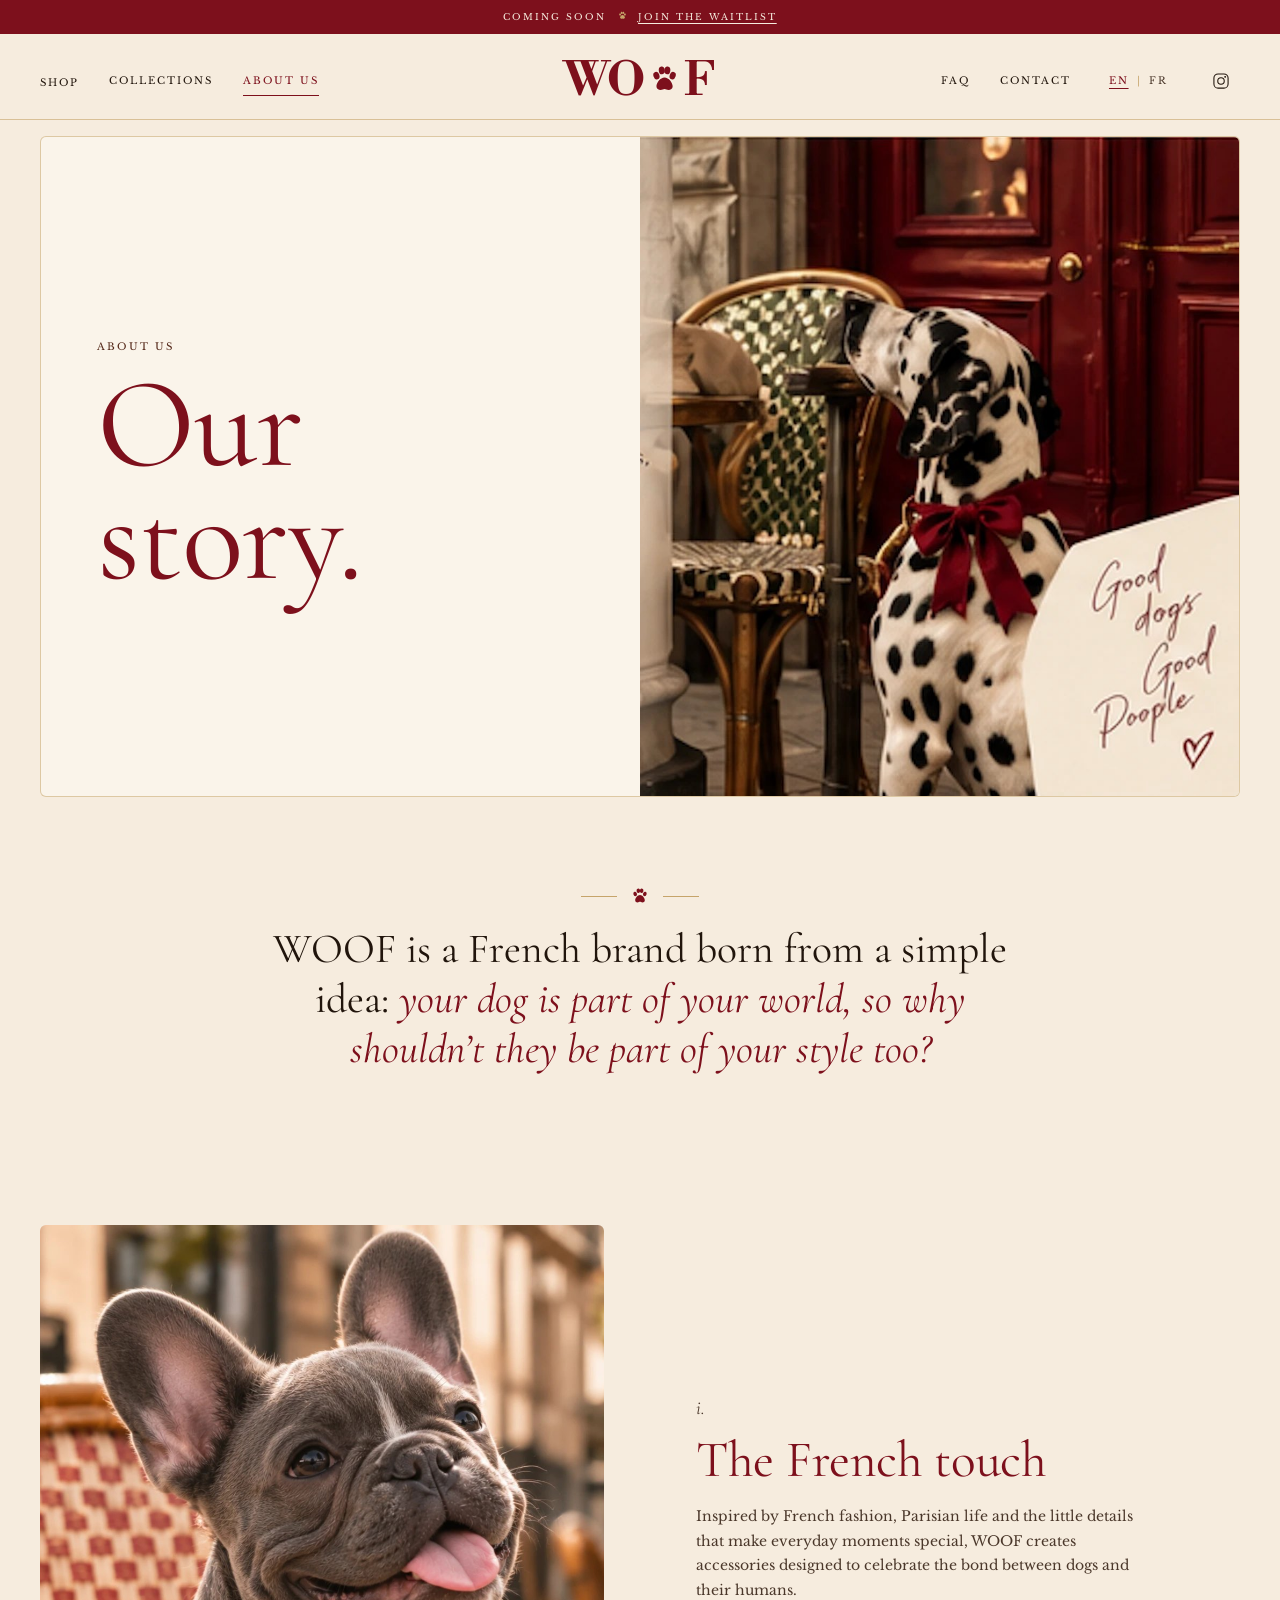
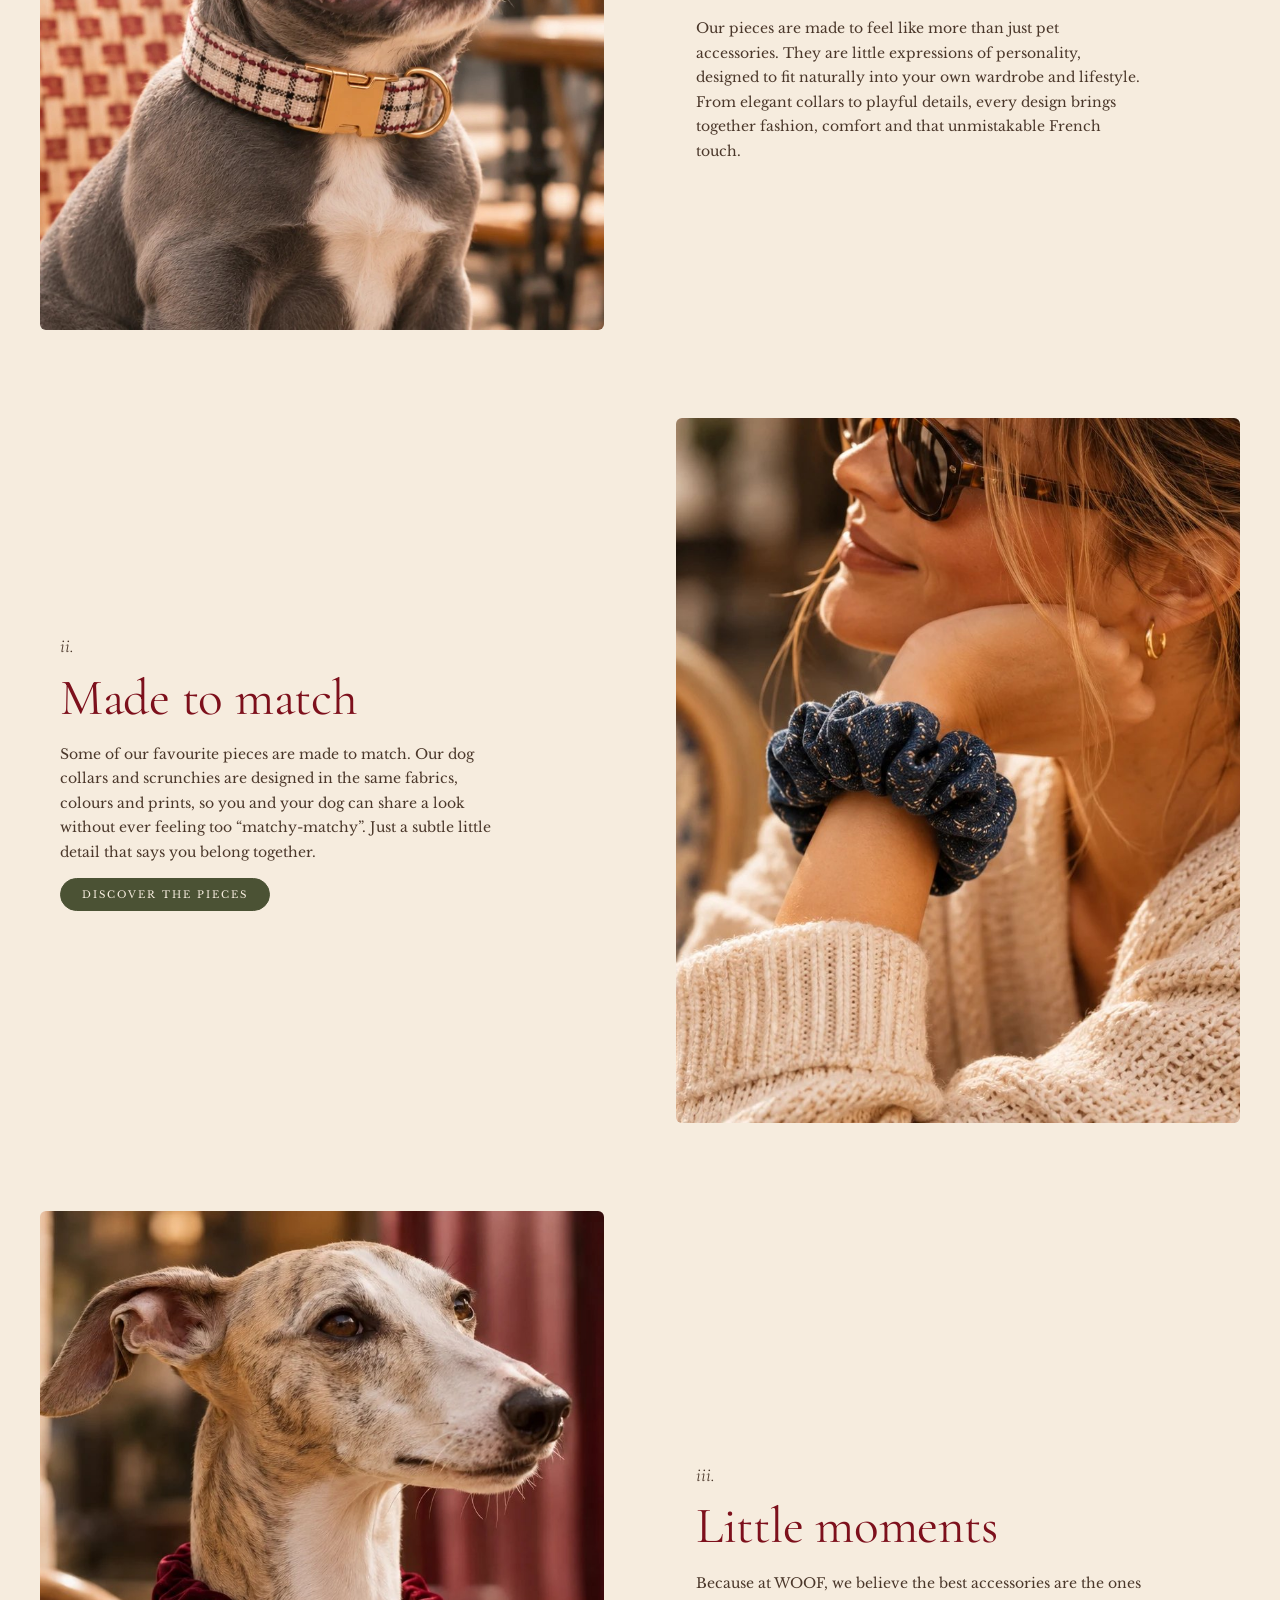
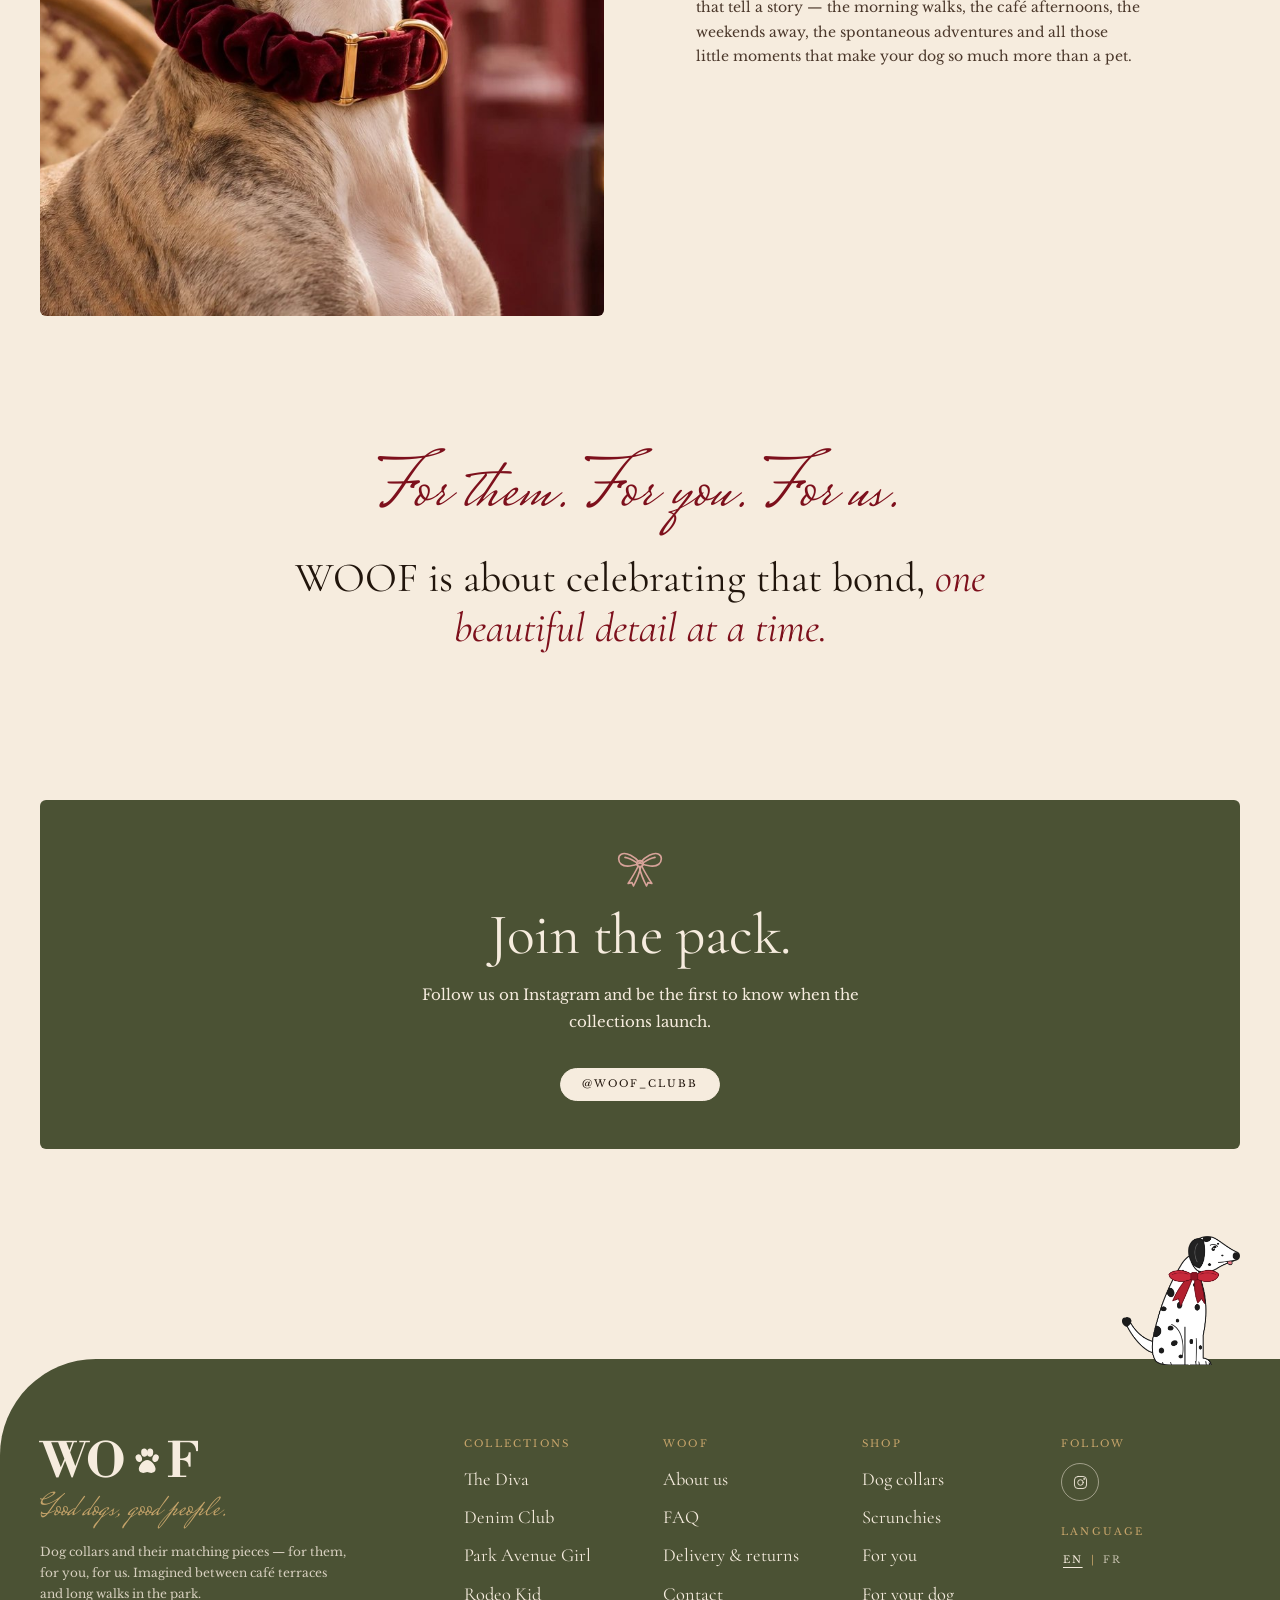
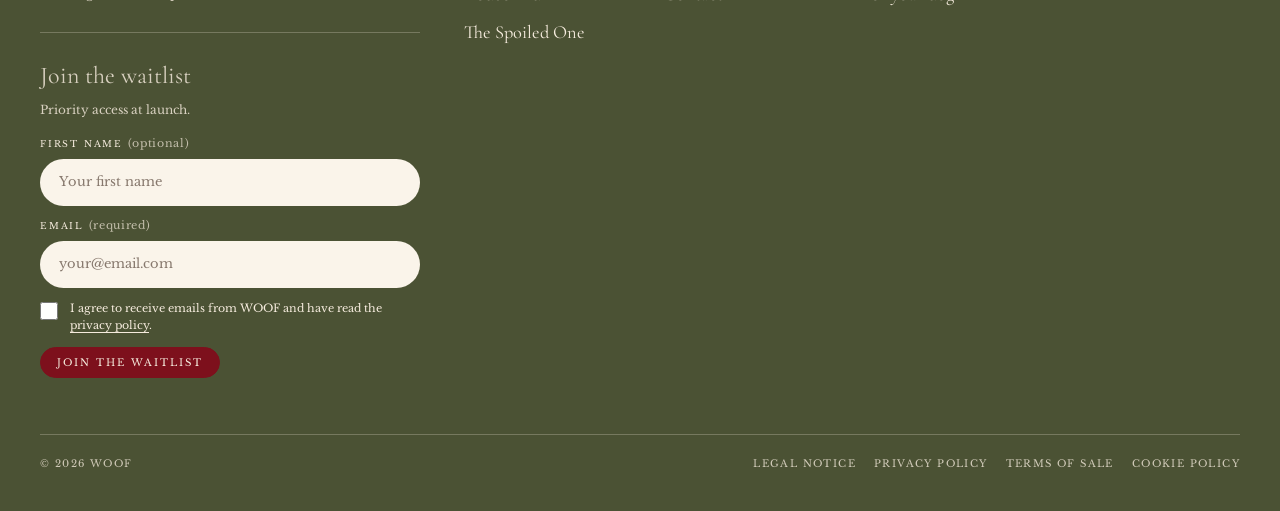
==== commit 1c87a2f8: "Home hero video with mobile scroll zoom-out intro, footer Dalmatian on desktop - Animated park illus" ====
--- a/about.html
+++ b/about.html
@@ -207,6 +207,8 @@
 
   <!-- ================= PIED DE PAGE ================= -->
   <footer class="site-footer">
+    <!-- Petit dalmatien posé sur le pied de page (ordinateur et tablette) : images/menu-dalmatien.png -->
+    <img class="footer-dog" src="images/menu-dalmatien.png" alt="" width="885" height="966" loading="lazy">
     <div class="container">
       <div class="footer-top">
         <div class="footer-brand">
--- a/css/style.css
+++ b/css/style.css
@@ -36,6 +36,14 @@
   --max: 1440px;
   --header-h: 64px;
   --ease: cubic-bezier(.22, .61, .36, 1);
+
+  /* ---- Effet d'ouverture de l'accueil (téléphone uniquement) ----
+     La vidéo commence zoomée sur la femme et ses chiens, puis se dézoome au défilement. */
+  --intro-zoom: 2.4;          /* zoom de départ MAXIMUM (1 = pas de zoom). Au-delà de ~2,5 la vidéo (1280 px de large) devient floue sur téléphone. */
+  --intro-focus-x: 40%;       /* point focal du zoom, de gauche (0%) à droite (100%) : ici la femme */
+  --intro-focus-y: 40%;       /* point focal du zoom, de haut (0%) à bas (100%) : ici la femme et les chiens */
+  --intro-length: 1.6;        /* longueur de l'effet, en hauteurs d'écran de défilement (conseillé : 1,5 à 2) */
+  --intro-ease: in-out;       /* courbe : in-out (douce au début et à la fin), out (rapide puis douce) ou linear */
 }
 
 @media (min-width: 768px) {
@@ -835,7 +843,13 @@
    ========================================================================== */
 .hero--art { display: block; min-height: 0; color: var(--espresso); background: var(--ivory-deep); }
 .hero--art::after { display: none; }
-.hero--art .hero__img { position: relative; inset: auto; height: auto; aspect-ratio: 1272 / 724; animation: none; }
+.hero--art .hero__img { position: relative; inset: auto; height: auto; aspect-ratio: 16 / 9; animation: none; }
+.hero__stage { display: contents; }
+.hero__media { position: relative; overflow: hidden; }
+.hero__media .hero__img { display: block; width: 100%; }
+.hero__video { position: absolute; inset: 0; width: 100%; height: 100%; object-fit: cover; display: block; }
+.hero__cue { display: none; }
+@media (prefers-reduced-motion: reduce) { .hero__video { display: none; } }
 .hero__card {
   position: relative; z-index: 1;
   background: var(--ivory-light);
@@ -955,9 +969,9 @@
 @media (max-width: 767px) { .home-collections .cat-grid { grid-auto-columns: 62%; } }
 @media (min-width: 900px) {
   /* Illustration entière à gauche, titre à droite : tout tient sur un écran */
-  .hero--art { display: grid; grid-template-columns: minmax(0, min(68%, calc((100vh - 190px) * 1.757))) 1fr; align-items: stretch; }
+  .hero--art { display: grid; grid-template-columns: minmax(0, min(68%, calc((100vh - 190px) * 1.778))) 1fr; align-items: stretch; }
   .hero--art .hero__card > * { align-self: flex-start; text-align: left; grid-column: auto; grid-row: auto; }
-  .hero--art .hero__img { width: 100%; height: auto; aspect-ratio: 1272 / 724; }
+  .hero--art .hero__img { width: 100%; height: auto; aspect-ratio: 16 / 9; }
   .hero--art .hero__card {
     display: flex; flex-direction: column; justify-content: center; gap: 0;
     border-top: 0; border-left: 1px solid rgba(198, 164, 106, .6);
@@ -1354,3 +1368,60 @@
 .site-footer .wl-success .icon--bow { color: var(--gold); }
 .site-footer :focus-visible { outline-color: var(--ivory); }
 @media (max-width: 600px) { .section-head .bows::after { display: none; } }
+
+
+/* ==========================================================================
+   Effet d'ouverture de l'accueil (téléphone) — activé par js/main.js (classe .is-intro)
+   Sans JavaScript, sur ordinateur ou avec « réduire les animations » : hero normal.
+   Réglages : variables --intro-* en haut de ce fichier.
+   ========================================================================== */
+.hero.is-intro {
+  --p: 0; --intro-top: 0px; --intro-h: 56.25vw; --intro-ty: 0px; --intro-s0: 1; --intro-card: 0;
+  display: block; margin: 0; max-width: none; border-radius: 0; overflow: visible; background: transparent;
+  height: calc(100vh - var(--header-h) + var(--intro-length) * 100vh);
+  height: calc(100svh - var(--header-h) + var(--intro-length) * 100svh);
+}
+.is-intro .hero__stage {
+  display: block; position: -webkit-sticky; position: sticky; top: var(--header-h);
+  height: calc(100vh - var(--header-h)); height: calc(100svh - var(--header-h));
+  overflow: hidden; background: var(--ivory);
+}
+.is-intro .hero__media {
+  position: absolute; left: 0; right: 0; top: var(--intro-top);
+  transform-origin: var(--intro-focus-x) var(--intro-focus-y);
+  transform: translate3d(0, calc(var(--intro-ty) * (1 - var(--p))), 0) scale(calc(var(--intro-s0) + (1 - var(--intro-s0)) * var(--p)));
+  will-change: transform;
+}
+.is-intro .hero__card {
+  position: absolute; left: 0; right: 0; top: calc(var(--intro-top) + var(--intro-h));
+  border-top: 0; background: transparent;
+  opacity: var(--intro-card);
+  transform: translate3d(0, calc((1 - var(--intro-card)) * 18px), 0);
+}
+.is-intro:not(.is-revealed) .hero__card { pointer-events: none; }
+.is-intro .hero__card:focus-within { opacity: 1; transform: none; }
+.is-intro .hero__cue {
+  display: grid; place-items: center; position: absolute; left: 50%; bottom: 18px; margin-left: -20px;
+  width: 40px; height: 40px; border-radius: 50%; border: 1px solid rgba(125, 16, 28, .35); color: var(--bordeaux);
+  opacity: calc(1 - var(--p) * 5);
+}
+.is-intro .hero__cue .icon { font-size: 18px; animation: cue 2.2s var(--ease) infinite; }
+@keyframes cue { 0%, 100% { transform: translateY(-2px); } 50% { transform: translateY(3px); } }
+/* Menu qui apparaît autour du logo pendant le dézoom */
+html.intro-nav .site-header .burger,
+html.intro-nav .site-header .nav--right { opacity: var(--intro-nav, 1); }
+html.intro-nav .site-header .burger:focus-visible,
+html.intro-nav .site-header .nav--right:focus-within { opacity: 1; }
+
+/* ==========================================================================
+   Petit dalmatien posé sur le pied de page (ordinateur et tablette)
+   ========================================================================== */
+.footer-dog { display: none; }
+@media (min-width: 768px) {
+  .site-footer { position: relative; margin-top: 170px; border-top-left-radius: 96px; }
+  .footer-dog {
+    display: block; position: absolute; bottom: calc(100% - 6px);
+    right: max(var(--gutter), calc((100% - var(--max)) / 2 + var(--gutter)));
+    width: 118px; height: auto; pointer-events: none;
+  }
+}
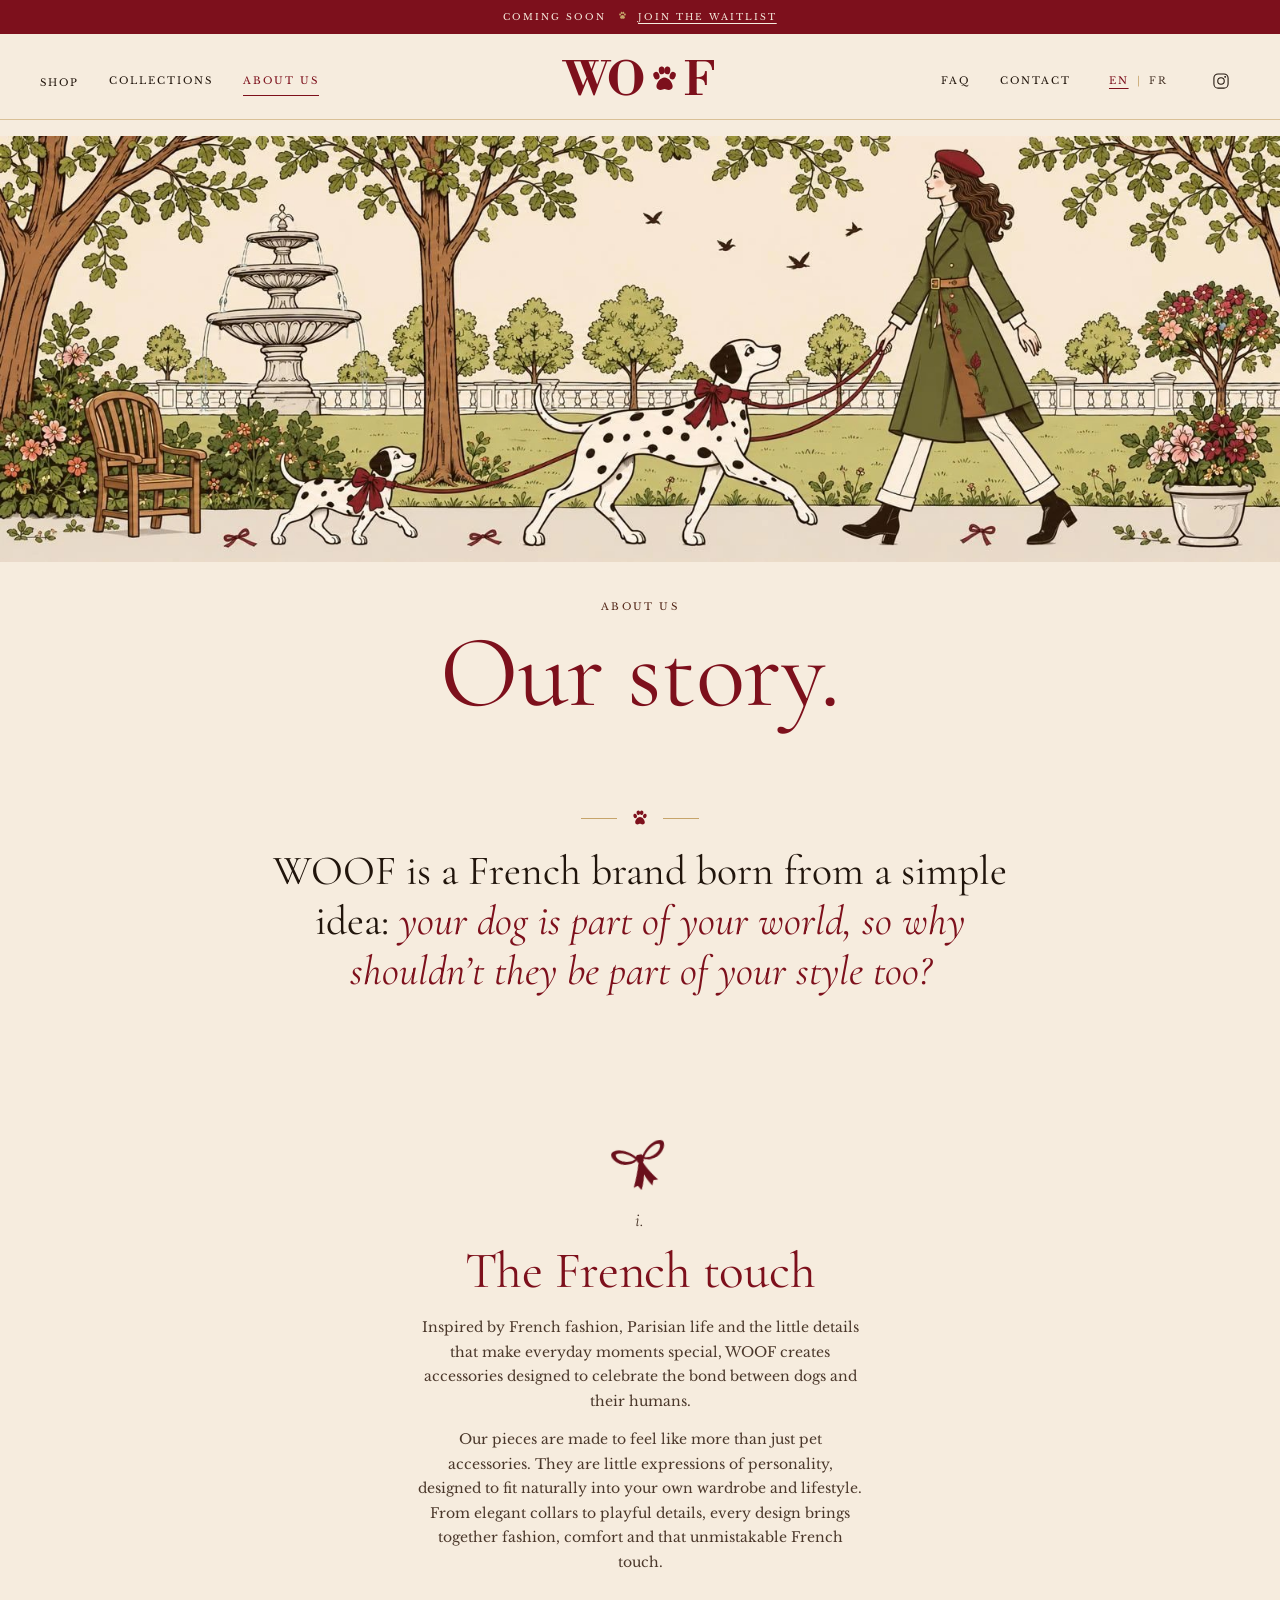
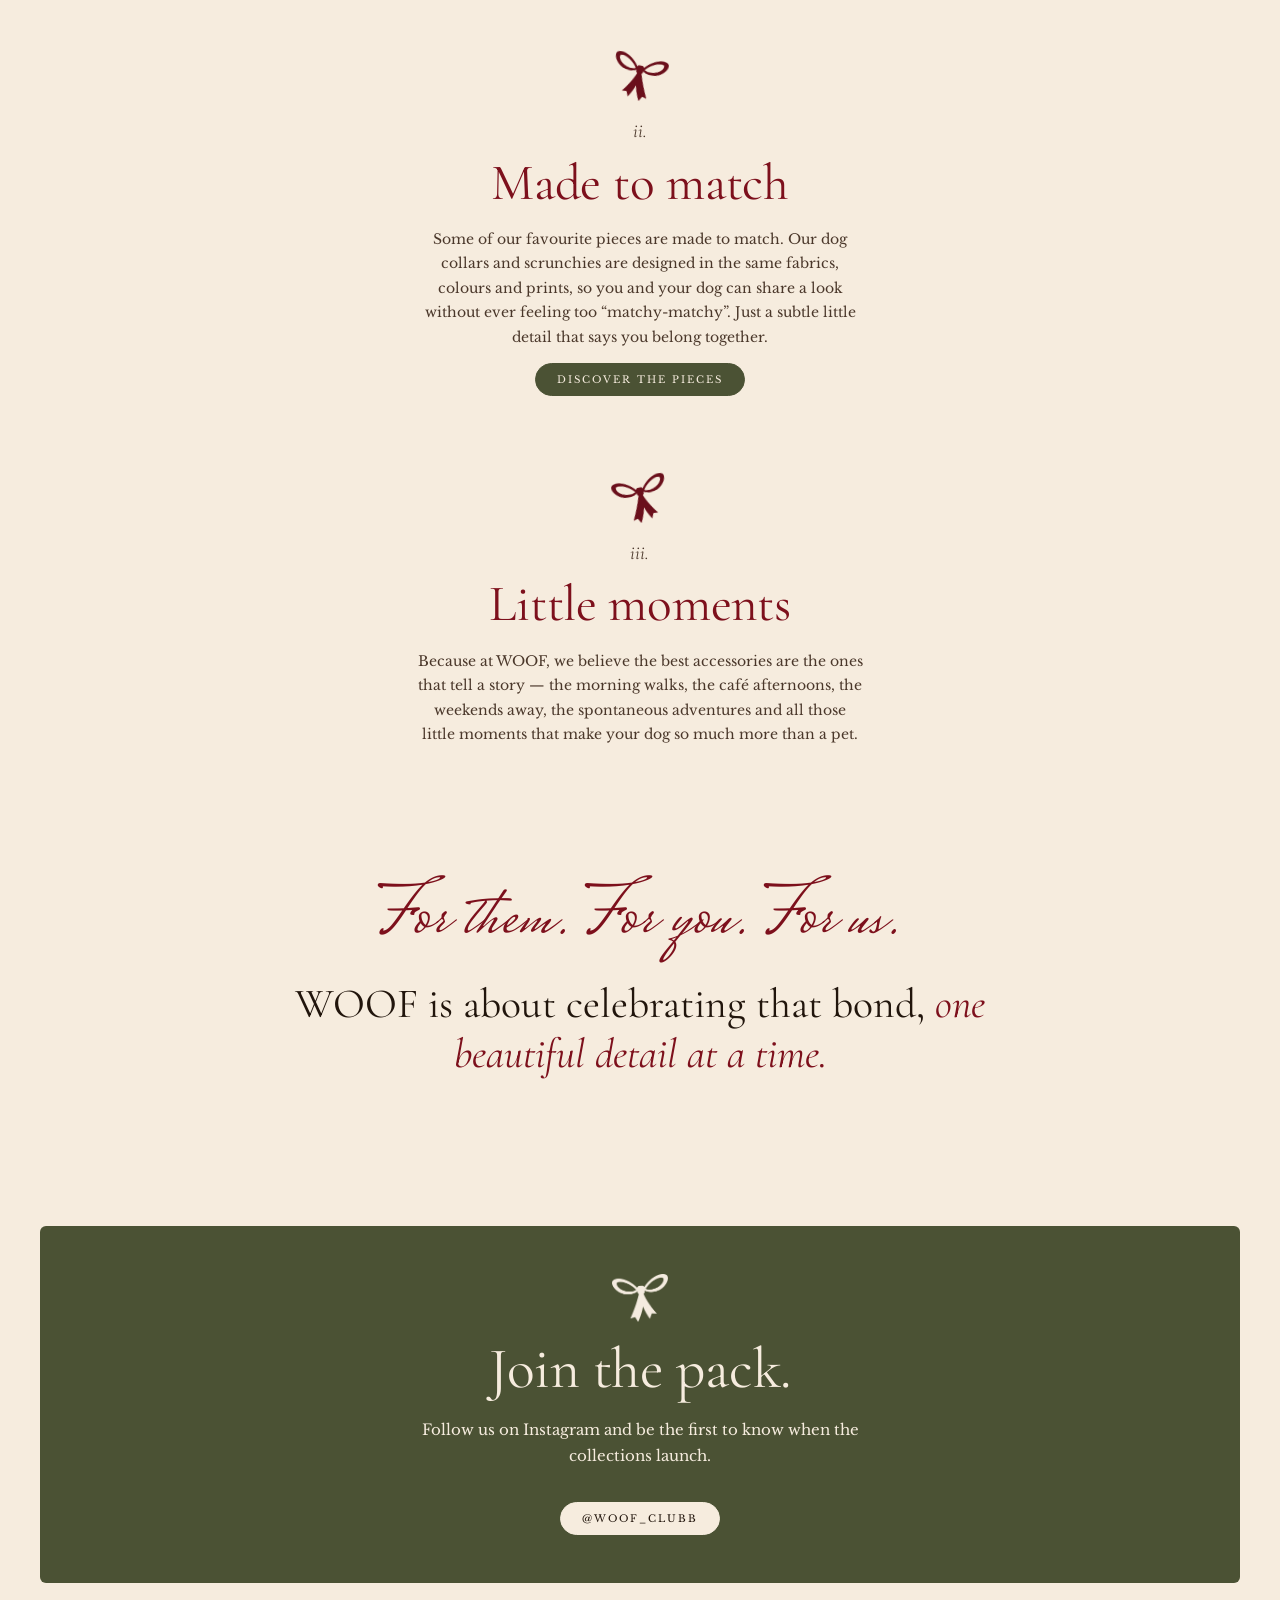
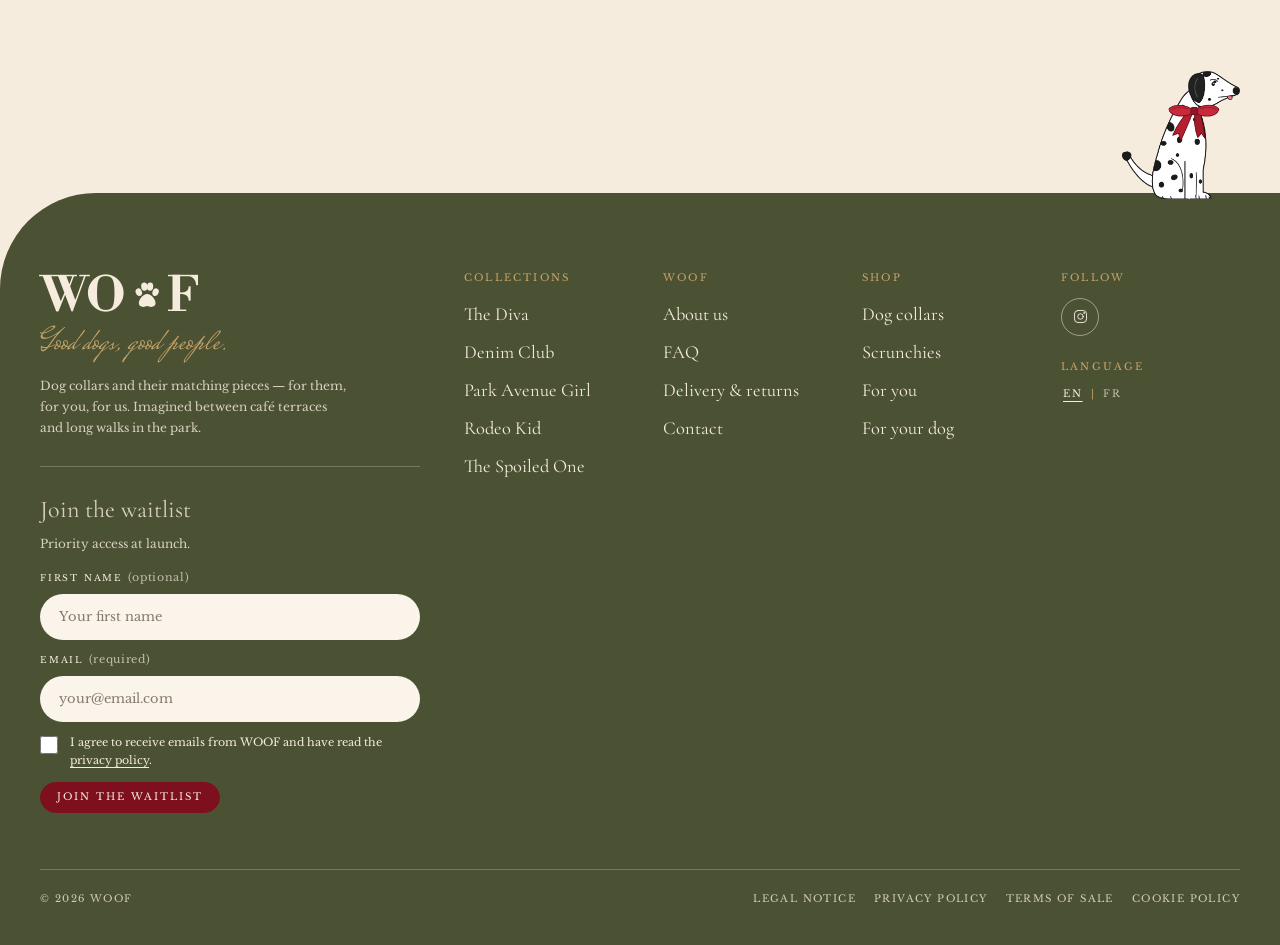
==== commit a6c582f7: "About us: park walk illustration as header, bows instead of chapter photos - New wide header image (" ====
--- a/about.html
+++ b/about.html
@@ -139,9 +139,10 @@
   </div>
 
   <main id="main">
-    <section class="page-hero page-hero--split" aria-labelledby="about-title">
-      <img src="images/histoire-dalmatien-porte-rouge.jpg" alt="Dalmatian with a burgundy bow in front of a red Parisian door, next to a card reading Good dogs, Good people" fetchpriority="high" width="848" height="934">
-      <div class="page-hero__content">
+    <!-- Image d'en-tête : images/apropos-balade-parc.jpg (format large 3:1) -->
+    <section class="about-hero" aria-labelledby="about-title">
+      <img class="about-hero__img" src="images/apropos-balade-parc.jpg" alt="Illustration of a woman in a green coat and burgundy beret walking two Dalmatians with red bows in a Parisian park" fetchpriority="high" width="1600" height="533">
+      <div class="container about-hero__text">
         <p class="eyebrow">About us</p>
         <h1 id="about-title">Our story.</h1>
       </div>
@@ -156,8 +157,8 @@
     </section>
 
     <div class="container">
-      <article class="chapter reveal">
-        <div class="media"><img src="images/park-avenue-girl-collier-3.jpg" alt="French bulldog wearing the Park Avenue Girl tweed collar on a café terrace" loading="lazy"></div>
+      <article class="chapter chapter--plain reveal">
+        <img class="chapter__bow" src="images/noeud-bordeaux.png" alt="" width="240" height="207" loading="lazy">
         <div class="chapter__text">
           <p class="chapter__num">i.</p>
           <h2>The French touch</h2>
@@ -166,8 +167,8 @@
         </div>
       </article>
 
-      <article class="chapter chapter--reverse reveal">
-        <div class="media"><img src="images/denim-club-scrunchie-2.jpg" alt="Woman on a café terrace wearing the Denim Club scrunchie on her wrist" loading="lazy"></div>
+      <article class="chapter chapter--plain reveal">
+        <img class="chapter__bow" src="images/noeud-bordeaux.png" alt="" width="240" height="207" loading="lazy">
         <div class="chapter__text">
           <p class="chapter__num">ii.</p>
           <h2>Made to match</h2>
@@ -176,8 +177,8 @@
         </div>
       </article>
 
-      <article class="chapter reveal">
-        <div class="media"><img src="images/the-diva-collier-3.jpg" alt="Whippet wearing The Diva burgundy velvet collar on a café terrace" loading="lazy"></div>
+      <article class="chapter chapter--plain reveal">
+        <img class="chapter__bow" src="images/noeud-bordeaux.png" alt="" width="240" height="207" loading="lazy">
         <div class="chapter__text">
           <p class="chapter__num">iii.</p>
           <h2>Little moments</h2>
@@ -196,7 +197,7 @@
     <section class="section section--tight">
       <div class="container">
         <div class="cta-band reveal">
-          <svg class="icon icon--bow" aria-hidden="true"><use href="#i-bow"/></svg>
+          <img class="cta-band__bow" src="images/noeud-creme.png" alt="" width="240" height="206" loading="lazy">
           <h2>Join the pack.</h2>
           <p class="lede" style="color:var(--ivory)">Follow us on Instagram and be the first to know when the collections launch.</p>
           <a class="btn btn--light" href="https://www.instagram.com/woof_clubb/" target="_blank" rel="noopener">@woof_clubb</a>
--- a/css/style.css
+++ b/css/style.css
@@ -37,13 +37,13 @@
   --header-h: 64px;
   --ease: cubic-bezier(.22, .61, .36, 1);
 
-  /* ---- Effet d'ouverture de l'accueil (téléphone uniquement) ----
-     La vidéo commence zoomée sur la femme et ses chiens, puis se dézoome au défilement. */
-  --intro-zoom: 2.4;          /* zoom de départ MAXIMUM (1 = pas de zoom). Au-delà de ~2,5 la vidéo (1280 px de large) devient floue sur téléphone. */
-  --intro-focus-x: 40%;       /* point focal du zoom, de gauche (0%) à droite (100%) : ici la femme */
-  --intro-focus-y: 40%;       /* point focal du zoom, de haut (0%) à bas (100%) : ici la femme et les chiens */
-  --intro-length: 1.6;        /* longueur de l'effet, en hauteurs d'écran de défilement (conseillé : 1,5 à 2) */
-  --intro-ease: in-out;       /* courbe : in-out (douce au début et à la fin), out (rapide puis douce) ou linear */
+  /* ---- Vidéo plein écran de l'accueil ----
+     À l'arrivée, la vidéo remplit l'écran sous le logo, part d'un léger zoom et se dézoome toute seule. */
+  --hero-zoom-start: 1.3;     /* zoom de départ (1 = pas de zoom). Au-delà de ~1,4 l'image devient floue sur téléphone. */
+  --hero-dezoom-duration: 3.2s; /* durée du dézoom automatique */
+  --hero-dezoom-ease: cubic-bezier(.22, .61, .36, 1); /* courbe douce : rapide au début, très lente à la fin */
+  --hero-focus-x: 40%;        /* partie de la vidéo gardée visible (et centre du zoom), de gauche (0%) à droite (100%) : la femme */
+  --hero-focus-y: 50%;        /* de haut (0%) à bas (100%) */
 }
 
 @media (min-width: 768px) {
@@ -1371,47 +1371,45 @@
 
 
 /* ==========================================================================
-   Effet d'ouverture de l'accueil (téléphone) — activé par js/main.js (classe .is-intro)
-   Sans JavaScript, sur ordinateur ou avec « réduire les animations » : hero normal.
-   Réglages : variables --intro-* en haut de ce fichier.
-   ========================================================================== */
-.hero.is-intro {
-  --p: 0; --intro-top: 0px; --intro-h: 56.25vw; --intro-ty: 0px; --intro-s0: 1; --intro-card: 0;
-  display: block; margin: 0; max-width: none; border-radius: 0; overflow: visible; background: transparent;
-  height: calc(100vh - var(--header-h) + var(--intro-length) * 100vh);
-  height: calc(100svh - var(--header-h) + var(--intro-length) * 100svh);
-}
-.is-intro .hero__stage {
-  display: block; position: -webkit-sticky; position: sticky; top: var(--header-h);
-  height: calc(100vh - var(--header-h)); height: calc(100svh - var(--header-h));
-  overflow: hidden; background: var(--ivory);
-}
-.is-intro .hero__media {
-  position: absolute; left: 0; right: 0; top: var(--intro-top);
-  transform-origin: var(--intro-focus-x) var(--intro-focus-y);
-  transform: translate3d(0, calc(var(--intro-ty) * (1 - var(--p))), 0) scale(calc(var(--intro-s0) + (1 - var(--intro-s0)) * var(--p)));
+   Accueil : vidéo plein écran (téléphone, tablette, ordinateur)
+   Réglages : variables --hero-* en haut de ce fichier.
+   ========================================================================== */
+.hero-full {
+  position: relative; overflow: hidden; background: var(--ivory-deep);
+  /* hauteur de l'écran moins l'en-tête et le bandeau du haut (--announce-h, mesuré par js/main.js) */
+  height: calc(100vh - var(--header-h) - var(--announce-h, 0px));
+  height: calc(100svh - var(--header-h) - var(--announce-h, 0px));
+  min-height: 420px;
+}
+.hero-full__link { position: absolute; inset: 0; display: block; cursor: pointer; }
+.hero-full__img, .hero-full__video {
+  position: absolute; inset: 0; width: 100%; height: 100%;
+  object-fit: cover; object-position: var(--hero-focus-x) var(--hero-focus-y);
+  transform-origin: var(--hero-focus-x) var(--hero-focus-y);
+  animation: hero-dezoom var(--hero-dezoom-duration) var(--hero-dezoom-ease) both;
   will-change: transform;
 }
-.is-intro .hero__card {
-  position: absolute; left: 0; right: 0; top: calc(var(--intro-top) + var(--intro-h));
-  border-top: 0; background: transparent;
-  opacity: var(--intro-card);
-  transform: translate3d(0, calc((1 - var(--intro-card)) * 18px), 0);
-}
-.is-intro:not(.is-revealed) .hero__card { pointer-events: none; }
-.is-intro .hero__card:focus-within { opacity: 1; transform: none; }
-.is-intro .hero__cue {
-  display: grid; place-items: center; position: absolute; left: 50%; bottom: 18px; margin-left: -20px;
-  width: 40px; height: 40px; border-radius: 50%; border: 1px solid rgba(125, 16, 28, .35); color: var(--bordeaux);
-  opacity: calc(1 - var(--p) * 5);
-}
-.is-intro .hero__cue .icon { font-size: 18px; animation: cue 2.2s var(--ease) infinite; }
+@keyframes hero-dezoom { from { transform: scale(var(--hero-zoom-start)); } to { transform: scale(1); } }
+.hero-full__cue {
+  position: absolute; left: 50%; bottom: 22px; z-index: 1; margin-left: -23px;
+  width: 46px; height: 46px; border-radius: 50%; display: grid; place-items: center;
+  background: rgba(246, 236, 222, .88); color: var(--bordeaux);
+  box-shadow: 0 10px 24px -14px rgba(33, 21, 12, .6);
+  animation: cue-in .8s var(--ease) 2.2s both;
+}
+.hero-full__cue .icon { font-size: 20px; animation: cue 2.2s var(--ease) 3s infinite; }
+@keyframes cue-in { from { opacity: 0; transform: translateY(8px); } to { opacity: 1; transform: none; } }
 @keyframes cue { 0%, 100% { transform: translateY(-2px); } 50% { transform: translateY(3px); } }
-/* Menu qui apparaît autour du logo pendant le dézoom */
-html.intro-nav .site-header .burger,
-html.intro-nav .site-header .nav--right { opacity: var(--intro-nav, 1); }
-html.intro-nav .site-header .burger:focus-visible,
-html.intro-nav .site-header .nav--right:focus-within { opacity: 1; }
+.hero-full__link:focus-visible { outline-offset: -6px; outline-color: var(--ivory); }
+@media (prefers-reduced-motion: reduce) { .hero-full__video { display: none; } }
+
+/* Infos sous la vidéo (titre, accroche, boutons) */
+.hero-info { text-align: center; padding: 48px 0 40px; scroll-margin-top: -12px; }
+.hero-info .eyebrow { color: var(--chestnut); margin-bottom: 12px; }
+.hero-info__title { font-size: clamp(3.2rem, 13vw, 6rem); line-height: .92; margin-bottom: 14px; }
+.hero-info__text { color: var(--espresso-soft); margin: 0 auto 24px; max-width: 30em; }
+.hero-info .hero__actions { justify-content: center; }
+@media (min-width: 768px) { .hero-info { padding: 72px 0 48px; } }
 
 /* ==========================================================================
    Petit dalmatien posé sur le pied de page (ordinateur et tablette)
@@ -1425,3 +1423,24 @@
     width: 118px; height: auto; pointer-events: none;
   }
 }
+
+/* ==========================================================================
+   About us : image large en en-tête + chapitres sans photo, avec un nœud
+   ========================================================================== */
+.about-hero { margin: var(--gap) 0 0; }
+.about-hero__img {
+  display: block; width: 100%; height: auto;
+  aspect-ratio: 2 / 1; object-fit: cover; object-position: 60% 50%;   /* téléphone : cadré sur la femme et les chiens */
+}
+.about-hero__text { text-align: center; padding-top: 36px; }
+.about-hero__text .eyebrow { color: var(--chestnut); margin-bottom: 10px; }
+.about-hero__text h1 { font-size: clamp(3.4rem, 13vw, 6.4rem); line-height: .92; }
+@media (min-width: 700px) {
+  .about-hero__img { aspect-ratio: 1600 / 533; max-width: var(--max); margin: 0 auto; }
+}
+.chapter--plain { display: block; max-width: 680px; margin: 0 auto; text-align: center; padding: 30px 0; }
+.chapter--plain p { margin-left: auto; margin-right: auto; }
+.chapter__bow { width: 54px; height: auto; margin: 0 auto 14px; transform: rotate(-8deg); }
+.chapter--plain:nth-of-type(even) .chapter__bow { transform: scaleX(-1) rotate(-8deg); }
+@media (min-width: 900px) { .chapter--plain { padding: 40px 0; } .chapter--plain .chapter__text { padding: 0; } }
+.cta-band__bow { width: 56px; height: auto; }
